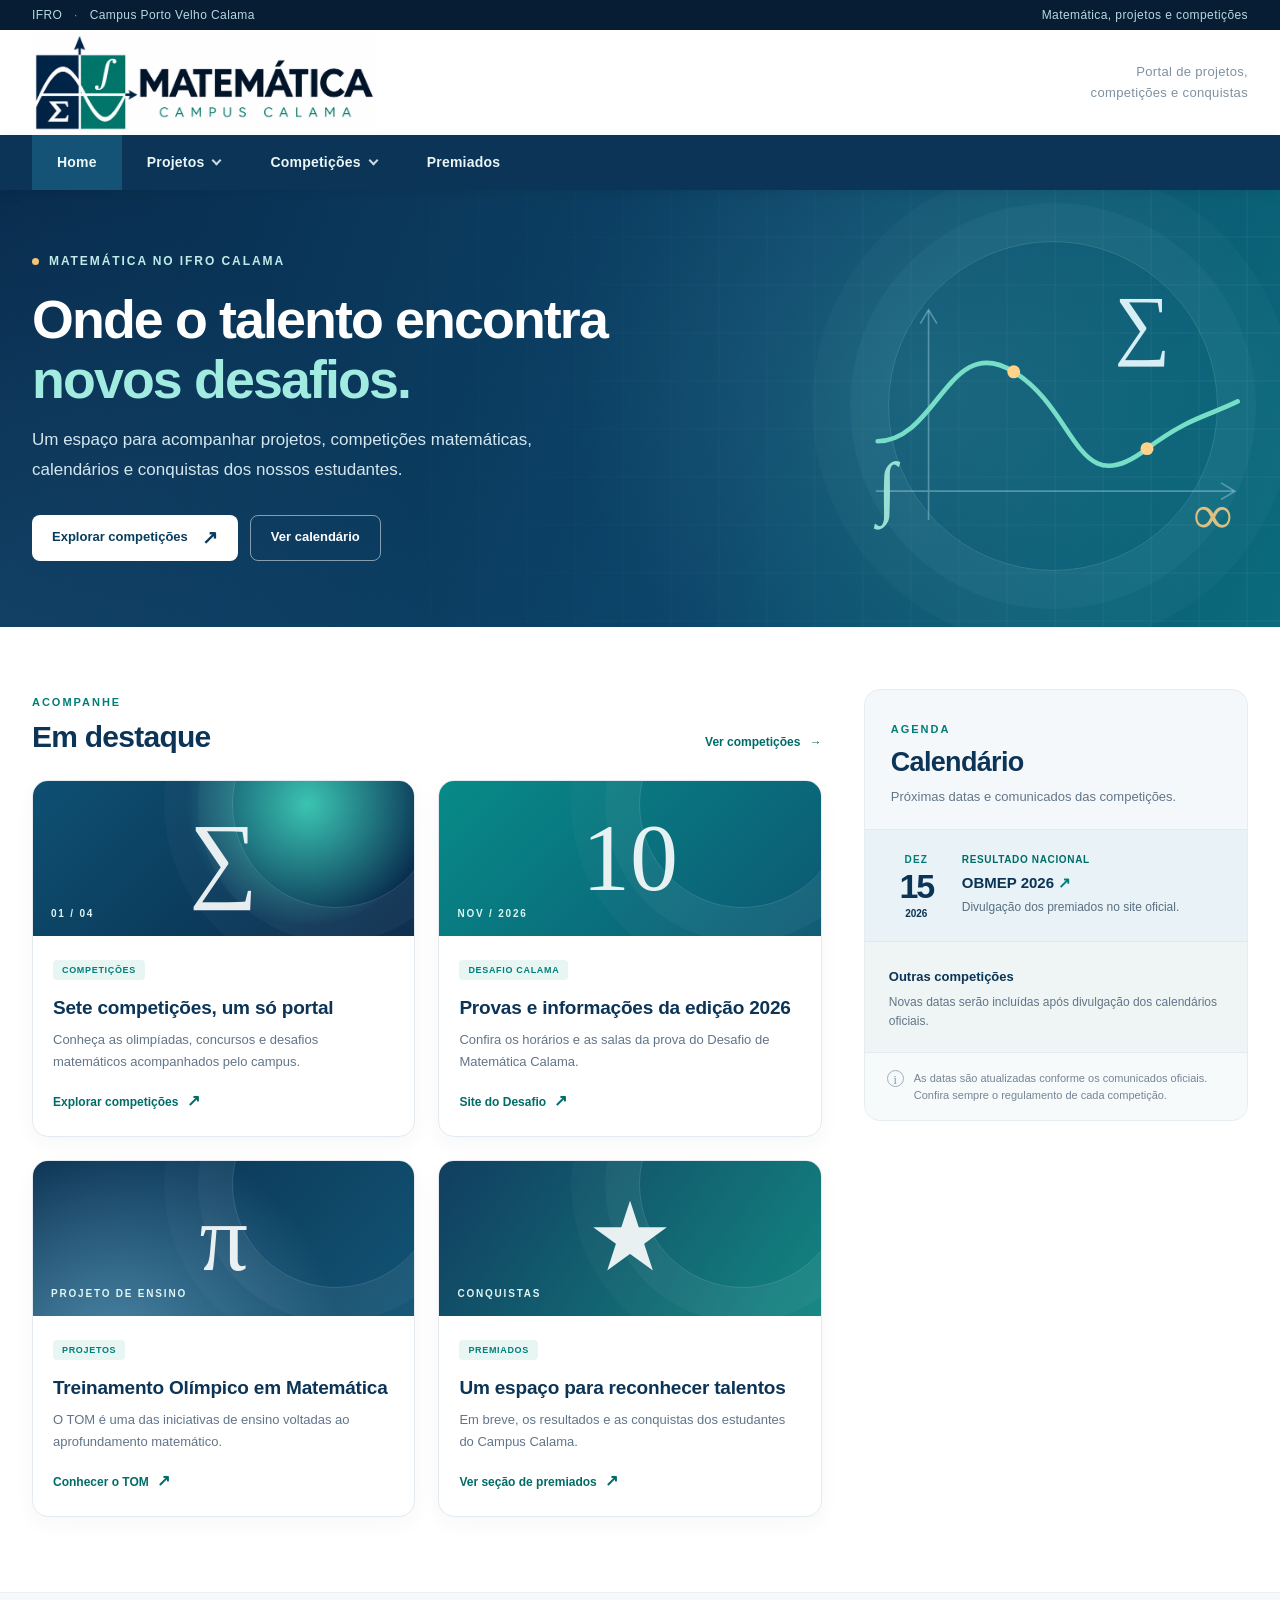
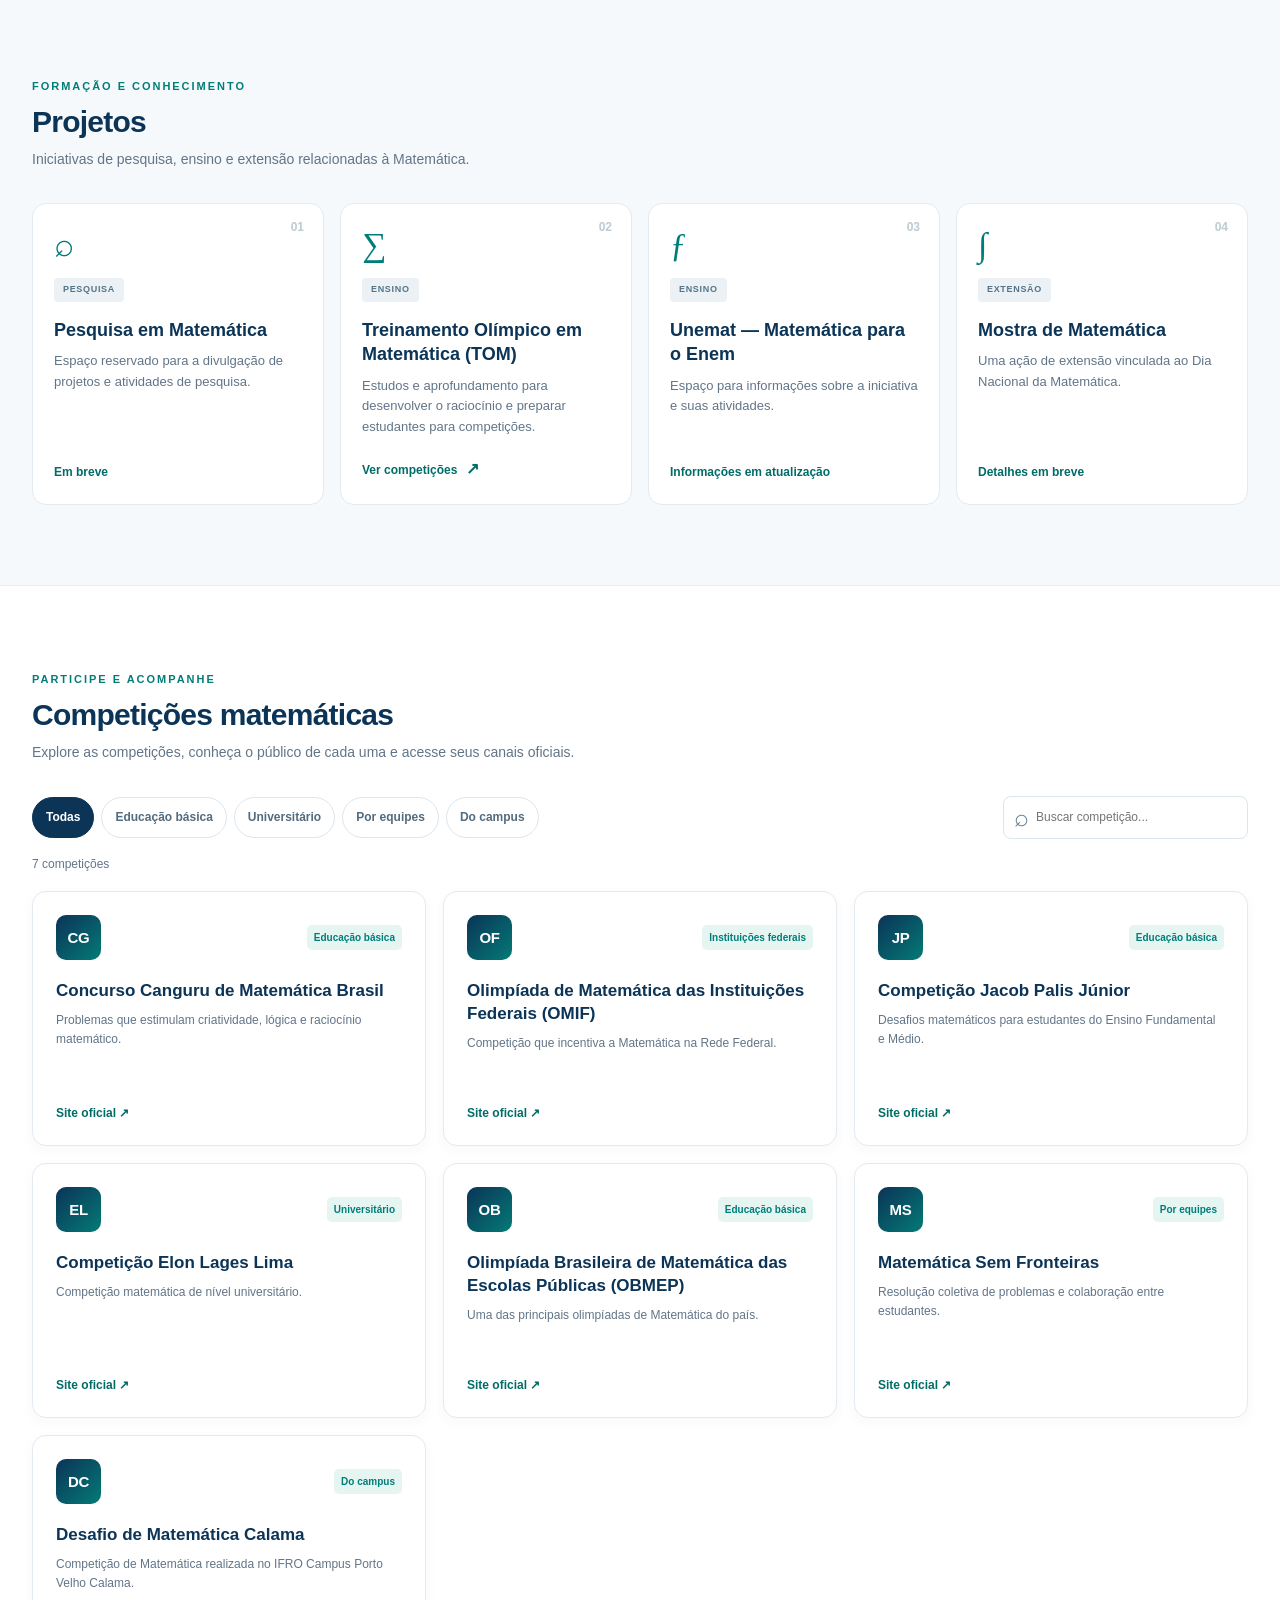
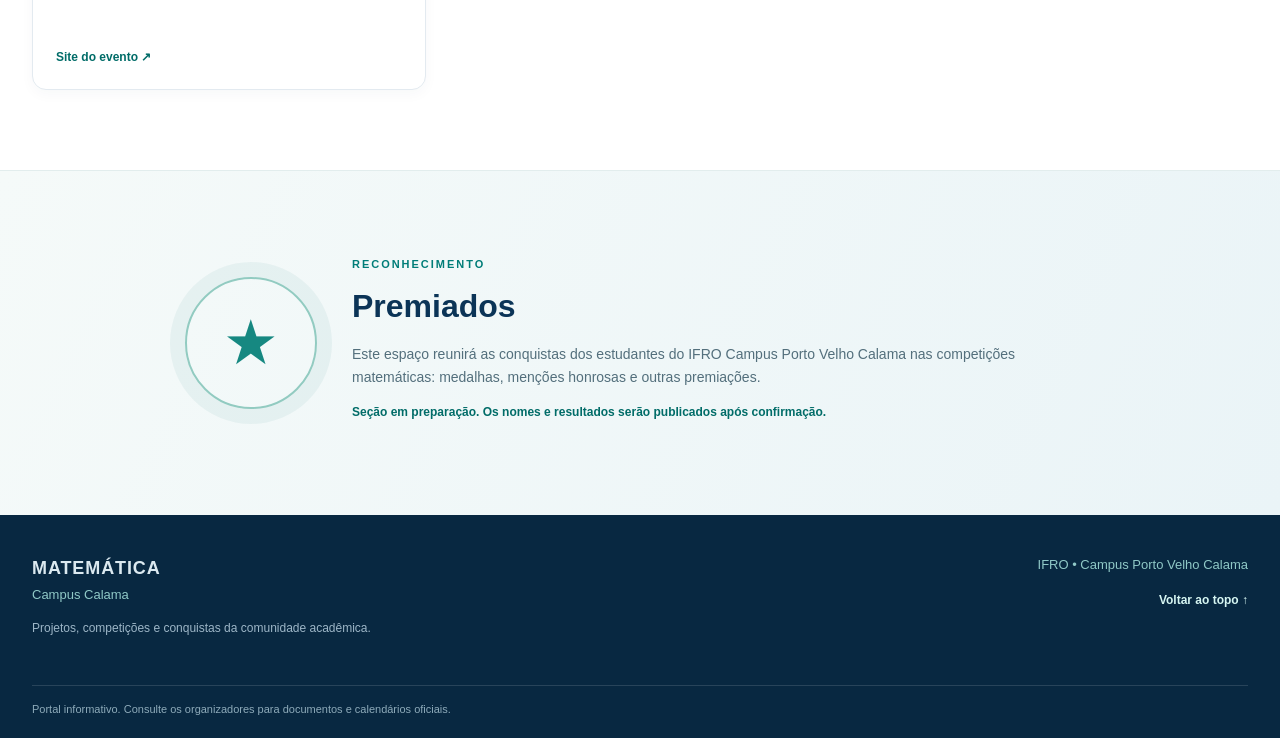
==== index.html @ 05fb0ebd "Versao inicial do site Matematica Campus Calama" ====
<!DOCTYPE html>
<html lang="pt-BR">
<head>
  <meta charset="UTF-8">
  <meta name="viewport" content="width=device-width, initial-scale=1">
  <meta name="theme-color" content="#0b3457">
  <meta name="description" content="Matemática Campus Calama: competições, projetos, calendário e premiados do IFRO Campus Porto Velho Calama.">
  <title>Matemática Campus Calama | IFRO</title>
  <link rel="stylesheet" href="style.css">
</head>
<body>
  <a href="#conteudo" class="skip-link">Pular para o conteúdo</a>
  <div class="top-strip">
    <div class="container top-strip-inner">
      <span>IFRO <span aria-hidden="true">·</span> Campus Porto Velho Calama</span>
      <span>Matemática, projetos e competições</span>
    </div>
  </div>

  <header class="site-header" id="inicio">
    <div class="container header-main">
      <a class="brand" href="#inicio" aria-label="Matemática Campus Calama — página inicial">
        <img src="[data-uri]" alt="Matemática Campus Calama" width="420" height="120">
      </a>
      <p class="header-tagline">Portal de projetos,<br>competições e conquistas</p>
      <button class="mobile-toggle" type="button" aria-label="Abrir menu" aria-expanded="false" aria-controls="site-nav">
        <span></span><span></span><span></span>
      </button>
    </div>
    <nav class="site-nav" id="site-nav" aria-label="Navegação principal">
      <div class="container">
        <ul class="nav-list">
          <li class="nav-item"><a class="nav-link nav-home" href="#inicio" aria-current="page">Home</a></li>
          <li class="nav-item has-dropdown">
            <button class="nav-link nav-trigger" type="button" aria-expanded="false" aria-controls="menu-projetos" data-menu-toggle>Projetos <span class="chevron" aria-hidden="true"></span></button>
            <div class="dropdown-panel projects-menu" id="menu-projetos">
              <a class="dropdown-heading" href="#projetos">Conheça todos os projetos <span aria-hidden="true">↗</span></a>
              <details class="dropdown-group"><summary>Pesquisa</summary><a href="#pesquisa">Em breve</a></details>
              <details class="dropdown-group"><summary>Ensino</summary><a href="#tom">Treinamento Olímpico em Matemática (TOM)</a><a href="#unemat">Unemat — Matemática para o Enem</a></details>
              <details class="dropdown-group"><summary>Extensão</summary><a href="#mostra">Mostra de Matemática (Dia Nacional da Matemática)</a></details>
            </div>
          </li>
          <li class="nav-item has-dropdown">
            <button class="nav-link nav-trigger" type="button" aria-expanded="false" aria-controls="menu-competicoes" data-menu-toggle>Competições <span class="chevron" aria-hidden="true"></span></button>
            <div class="dropdown-panel competitions-menu" id="menu-competicoes">
              <a class="dropdown-heading" href="#competicoes">Todas as competições <span aria-hidden="true">↗</span></a>
              <a href="#canguru">Concurso Canguru de Matemática Brasil</a>
              <a href="#omif">Olimpíada de Matemática das Instituições Federais (OMIF)</a>
              <a href="#jacob">Competição Jacob Palis Júnior</a>
              <a href="#elon">Competição Elon Lages Lima (Universitário)</a>
              <a href="#obmep">Olimpíada Brasileira de Matemática das Escolas Públicas (OBMEP)</a>
              <a href="#msf">Matemática Sem Fronteiras (por equipes)</a>
              <a href="#desafio">Desafio de Matemática Calama</a>
            </div>
          </li>
          <li class="nav-item"><a class="nav-link" href="#premiados">Premiados</a></li>
        </ul>
      </div>
    </nav>
  </header>

  <main id="conteudo">
    <section class="hero" aria-labelledby="hero-title">
      <div class="hero-grid" aria-hidden="true"></div>
      <div class="container hero-inner">
        <div class="hero-copy">
          <div class="eyebrow"><span class="eyebrow-dot"></span> MATEMÁTICA NO IFRO CALAMA</div>
          <h1 id="hero-title">Onde o talento encontra <em>novos desafios.</em></h1>
          <p>Um espaço para acompanhar projetos, competições matemáticas, calendários e conquistas dos nossos estudantes.</p>
          <div class="hero-actions">
            <a href="#competicoes" class="btn btn-primary">Explorar competições <span aria-hidden="true">↗</span></a>
            <a href="#calendario" class="btn btn-outline">Ver calendário</a>
          </div>
        </div>
        <div class="hero-art" aria-hidden="true">
          <div class="math-halo"></div>
          <span class="math-symbol sym-sigma">∑</span>
          <span class="math-symbol sym-integral">∫</span>
          <span class="math-symbol sym-infty">∞</span>
          <svg class="function-art" viewBox="0 0 430 260" fill="none" xmlns="http://www.w3.org/2000/svg">
            <path d="M24 212H411M81 243V17" stroke="#a8d8e6" stroke-opacity=".42" stroke-width="1.8"/>
            <path d="M26 158 C91 157 103 39 173 83 C243 126 240 226 317 166 C363 132 380 132 415 115" stroke="#77dfc7" stroke-width="5" stroke-linecap="round"/>
            <circle cx="173" cy="83" r="7" fill="#ffd38a"/>
            <circle cx="317" cy="166" r="7" fill="#ffd38a"/>
            <path d="M397 203L412 212L397 221M72 31L81 16L90 31" stroke="#a8d8e6" stroke-opacity=".42" stroke-width="1.8"/>
          </svg>
        </div>
      </div>
    </section>

    <div class="container content-layout">
      <section class="highlights" aria-labelledby="highlights-title">
        <div class="section-heading">
          <div><span class="section-kicker">ACOMPANHE</span><h2 id="highlights-title">Em destaque</h2></div>
          <a class="text-link" href="#competicoes">Ver competições <span aria-hidden="true">→</span></a>
        </div>
        <div class="highlight-grid">
          <article class="highlight-card">
            <div class="highlight-visual visual-competitions"><span class="visual-glyph">∑</span><span class="visual-outline">01 / 04</span></div>
            <div class="highlight-body"><span class="pill">COMPETIÇÕES</span><h3>Sete competições, um só portal</h3><p>Conheça as olimpíadas, concursos e desafios matemáticos acompanhados pelo campus.</p><a href="#competicoes" class="card-link">Explorar competições <span aria-hidden="true">↗</span></a></div>
          </article>
          <article class="highlight-card">
            <div class="highlight-visual visual-calendar"><span class="visual-glyph">10</span><span class="visual-outline">NOV / 2026</span></div>
            <div class="highlight-body"><span class="pill">DESAFIO CALAMA</span><h3>Provas e informações da edição 2026</h3><p>Confira os horários e as salas da prova do Desafio de Matemática Calama.</p><a href="https://desafiomatematicacalama.netlify.app/" target="_blank" rel="noopener noreferrer" class="card-link">Site do Desafio <span aria-hidden="true">↗</span></a></div>
          </article>
          <article class="highlight-card">
            <div class="highlight-visual visual-tom"><span class="visual-glyph">π</span><span class="visual-outline">PROJETO DE ENSINO</span></div>
            <div class="highlight-body"><span class="pill">PROJETOS</span><h3>Treinamento Olímpico em Matemática</h3><p>O TOM é uma das iniciativas de ensino voltadas ao aprofundamento matemático.</p><a href="#tom" class="card-link">Conhecer o TOM <span aria-hidden="true">↗</span></a></div>
          </article>
          <article class="highlight-card">
            <div class="highlight-visual visual-awards"><span class="visual-glyph">★</span><span class="visual-outline">CONQUISTAS</span></div>
            <div class="highlight-body"><span class="pill">PREMIADOS</span><h3>Um espaço para reconhecer talentos</h3><p>Em breve, os resultados e as conquistas dos estudantes do Campus Calama.</p><a href="#premiados" class="card-link">Ver seção de premiados <span aria-hidden="true">↗</span></a></div>
          </article>
        </div>
      </section>

      <aside class="calendar" id="calendario" aria-labelledby="calendar-title">
        <div class="calendar-heading"><span class="section-kicker">AGENDA</span><h2 id="calendar-title">Calendário</h2><p>Próximas datas e comunicados das competições.</p></div>
        <div class="calendar-list" id="calendar-list" aria-live="polite"></div>
        <div class="calendar-note"><span class="info-icon" aria-hidden="true">i</span><p>As datas são atualizadas conforme os comunicados oficiais. Confira sempre o regulamento de cada competição.</p></div>
      </aside>
    </div>

    <section class="section-block projects-section" id="projetos" aria-labelledby="projects-title">
      <div class="container">
        <div class="section-heading wide-heading"><div><span class="section-kicker">FORMAÇÃO E CONHECIMENTO</span><h2 id="projects-title">Projetos</h2><p>Iniciativas de pesquisa, ensino e extensão relacionadas à Matemática.</p></div></div>
        <div class="projects-grid">
          <article class="project-card" id="pesquisa"><span class="project-no">01</span><span class="project-icon" aria-hidden="true">⌕</span><span class="pill muted-pill">PESQUISA</span><h3>Pesquisa em Matemática</h3><p>Espaço reservado para a divulgação de projetos e atividades de pesquisa.</p><span class="project-soon">Em breve</span></article>
          <article class="project-card" id="tom"><span class="project-no">02</span><span class="project-icon" aria-hidden="true">∑</span><span class="pill muted-pill">ENSINO</span><h3>Treinamento Olímpico em Matemática (TOM)</h3><p>Estudos e aprofundamento para desenvolver o raciocínio e preparar estudantes para competições.</p><a href="#competicoes" class="card-link">Ver competições <span aria-hidden="true">↗</span></a></article>
          <article class="project-card" id="unemat"><span class="project-no">03</span><span class="project-icon" aria-hidden="true">ƒ</span><span class="pill muted-pill">ENSINO</span><h3>Unemat — Matemática para o Enem</h3><p>Espaço para informações sobre a iniciativa e suas atividades.</p><span class="project-soon">Informações em atualização</span></article>
          <article class="project-card" id="mostra"><span class="project-no">04</span><span class="project-icon" aria-hidden="true">∫</span><span class="pill muted-pill">EXTENSÃO</span><h3>Mostra de Matemática</h3><p>Uma ação de extensão vinculada ao Dia Nacional da Matemática.</p><span class="project-soon">Detalhes em breve</span></article>
        </div>
      </div>
    </section>

    <section class="section-block competitions-section" id="competicoes" aria-labelledby="competitions-title">
      <div class="container">
        <div class="section-heading wide-heading"><div><span class="section-kicker">PARTICIPE E ACOMPANHE</span><h2 id="competitions-title">Competições matemáticas</h2><p>Explore as competições, conheça o público de cada uma e acesse seus canais oficiais.</p></div></div>
        <div class="competition-tools">
          <div class="filter-buttons" role="group" aria-label="Filtrar competições">
            <button class="filter-button active" type="button" data-filter="todas" aria-pressed="true">Todas</button>
            <button class="filter-button" type="button" data-filter="basica" aria-pressed="false">Educação básica</button>
            <button class="filter-button" type="button" data-filter="superior" aria-pressed="false">Universitário</button>
            <button class="filter-button" type="button" data-filter="equipe" aria-pressed="false">Por equipes</button>
            <button class="filter-button" type="button" data-filter="campus" aria-pressed="false">Do campus</button>
          </div>
          <label class="search-box"><span aria-hidden="true">⌕</span><span class="sr-only">Buscar competição</span><input type="search" id="competition-search" placeholder="Buscar competição..." autocomplete="off"></label>
        </div>
        <p class="result-count" id="competition-result-count" aria-live="polite">7 competições</p>
        <div class="competition-grid" id="competition-grid">
          <article class="competition-card" id="canguru" data-category="basica" data-search="concurso canguru de matematica brasil">
            <div class="competition-top"><span class="competition-initial">CG</span><span class="competition-category">Educação básica</span></div><h3>Concurso Canguru de Matemática Brasil</h3><p>Problemas que estimulam criatividade, lógica e raciocínio matemático.</p><a href="https://www.cangurudematematicabrasil.com.br/" target="_blank" rel="noopener noreferrer">Site oficial <span aria-hidden="true">↗</span></a>
          </article>
          <article class="competition-card" id="omif" data-category="basica" data-search="olimpiada matematica instituicoes federais omif">
            <div class="competition-top"><span class="competition-initial">OF</span><span class="competition-category">Instituições federais</span></div><h3>Olimpíada de Matemática das Instituições Federais (OMIF)</h3><p>Competição que incentiva a Matemática na Rede Federal.</p><a href="https://omif.com.br/" target="_blank" rel="noopener noreferrer">Site oficial <span aria-hidden="true">↗</span></a>
          </article>
          <article class="competition-card" id="jacob" data-category="basica" data-search="competicao jacob palis junior">
            <div class="competition-top"><span class="competition-initial">JP</span><span class="competition-category">Educação básica</span></div><h3>Competição Jacob Palis Júnior</h3><p>Desafios matemáticos para estudantes do Ensino Fundamental e Médio.</p><a href="https://www.obm.org.br/competicao-jacob-palis-junior-de-matematica/" target="_blank" rel="noopener noreferrer">Site oficial <span aria-hidden="true">↗</span></a>
          </article>
          <article class="competition-card" id="elon" data-category="superior" data-search="competicao elon lages lima universitario">
            <div class="competition-top"><span class="competition-initial">EL</span><span class="competition-category">Universitário</span></div><h3>Competição Elon Lages Lima</h3><p>Competição matemática de nível universitário.</p><a href="https://www.obm.org.br/competicao-elon-lages-lima-de-matematica/" target="_blank" rel="noopener noreferrer">Site oficial <span aria-hidden="true">↗</span></a>
          </article>
          <article class="competition-card" id="obmep" data-category="basica" data-search="olimpiada brasileira matematica escolas publicas obmep">
            <div class="competition-top"><span class="competition-initial">OB</span><span class="competition-category">Educação básica</span></div><h3>Olimpíada Brasileira de Matemática das Escolas Públicas (OBMEP)</h3><p>Uma das principais olimpíadas de Matemática do país.</p><a href="https://www.obmep.org.br/" target="_blank" rel="noopener noreferrer">Site oficial <span aria-hidden="true">↗</span></a>
          </article>
          <article class="competition-card" id="msf" data-category="equipe" data-search="matematica sem fronteiras equipes grupo">
            <div class="competition-top"><span class="competition-initial">MS</span><span class="competition-category">Por equipes</span></div><h3>Matemática Sem Fronteiras</h3><p>Resolução coletiva de problemas e colaboração entre estudantes.</p><a href="https://matematicasemfronteiras.org/" target="_blank" rel="noopener noreferrer">Site oficial <span aria-hidden="true">↗</span></a>
          </article>
          <article class="competition-card" id="desafio" data-category="campus" data-search="desafio matematica calama">
            <div class="competition-top"><span class="competition-initial">DC</span><span class="competition-category">Do campus</span></div><h3>Desafio de Matemática Calama</h3><p>Competição de Matemática realizada no IFRO Campus Porto Velho Calama.</p><a href="https://desafiomatematicacalama.netlify.app/" target="_blank" rel="noopener noreferrer">Site do evento <span aria-hidden="true">↗</span></a>
          </article>
        </div>
        <div class="empty-results" id="empty-results" hidden>Nenhuma competição encontrada. Tente outro termo ou filtro.</div>
      </div>
    </section>

    <section class="section-block awarded-section" id="premiados" aria-labelledby="awarded-title">
      <div class="container awarded-inner">
        <div class="awarded-icon" aria-hidden="true">★</div>
        <div class="awarded-copy"><span class="section-kicker">RECONHECIMENTO</span><h2 id="awarded-title">Premiados</h2><p>Este espaço reunirá as conquistas dos estudantes do IFRO Campus Porto Velho Calama nas competições matemáticas: medalhas, menções honrosas e outras premiações.</p><p class="awarded-note">Seção em preparação. Os nomes e resultados serão publicados após confirmação.</p></div>
      </div>
    </section>
  </main>

  <footer class="footer"><div class="container footer-inner"><div><strong>MATEMÁTICA</strong><span>Campus Calama</span><p>Projetos, competições e conquistas da comunidade acadêmica.</p></div><div class="footer-right"><span>IFRO • Campus Porto Velho Calama</span><a href="#inicio">Voltar ao topo ↑</a></div></div><div class="container footer-bottom">Portal informativo. Consulte os organizadores para documentos e calendários oficiais.</div></footer>

  <script>
    // Todo o JavaScript está neste arquivo, como solicitado.
    const mobileToggle = document.querySelector('.mobile-toggle');
    const nav = document.getElementById('site-nav');
    const dropdownButtons = [...document.querySelectorAll('[data-menu-toggle]')];

    function closeDropdowns(except = null) {
      dropdownButtons.forEach(button => {
        if (button !== except) {
          button.setAttribute('aria-expanded', 'false');
          button.closest('.has-dropdown').classList.remove('is-open');
        }
      });
    }

    mobileToggle.addEventListener('click', () => {
      const willOpen = mobileToggle.getAttribute('aria-expanded') !== 'true';
      mobileToggle.setAttribute('aria-expanded', String(willOpen));
      mobileToggle.setAttribute('aria-label', willOpen ? 'Fechar menu' : 'Abrir menu');
      nav.classList.toggle('nav-open', willOpen);
      if (!willOpen) closeDropdowns();
    });

    dropdownButtons.forEach(button => {
      button.addEventListener('click', () => {
        const open = button.getAttribute('aria-expanded') === 'true';
        closeDropdowns(button);
        button.setAttribute('aria-expanded', String(!open));
        button.closest('.has-dropdown').classList.toggle('is-open', !open);
      });
    });

    document.addEventListener('click', event => {
      if (!event.target.closest('.site-nav')) closeDropdowns();
    });
    document.addEventListener('keydown', event => {
      if (event.key === 'Escape') {
        closeDropdowns();
        if (nav.classList.contains('nav-open')) mobileToggle.click();
      }
    });
    nav.querySelectorAll('a').forEach(link => {
      link.addEventListener('click', () => {
        closeDropdowns();
        if (nav.classList.contains('nav-open')) mobileToggle.click();
      });
    });

    // Altere ou acrescente eventos nesta lista ao atualizar o calendário.
    // Não são inseridas datas não confirmadas.
    const eventos = [
      { dia: '10', mes: 'NOV', ano: '2026', titulo: 'Desafio de Matemática Calama', detalhe: 'Provas: 8h (sala 17), 14h30 (sala 10) e 19h (sala 03).', categoria: 'Evento do campus', url: 'https://desafiomatematicacalama.netlify.app/', data: '2026-11-10' },
      { dia: '15', mes: 'DEZ', ano: '2026', titulo: 'OBMEP 2026', detalhe: 'Divulgação dos premiados no site oficial.', categoria: 'Resultado nacional', url: 'https://www.obmep.org.br/', data: '2026-12-15' }
    ];

    const calendarList = document.getElementById('calendar-list');
    const hoje = new Date(); hoje.setHours(0, 0, 0, 0);
    const futuros = eventos.filter(e => new Date(`${e.data}T00:00:00`) >= hoje).sort((a,b) => a.data.localeCompare(b.data));
    const mostrados = futuros.length ? futuros : eventos.slice().sort((a,b) => b.data.localeCompare(a.data));
    calendarList.innerHTML = mostrados.map(evento => `
      <article class="calendar-event">
        <div class="calendar-date"><span>${evento.mes}</span><strong>${evento.dia}</strong><small>${evento.ano}</small></div>
        <div class="calendar-info"><span class="calendar-type">${evento.categoria}</span><h3><a href="${evento.url}" target="_blank" rel="noopener noreferrer">${evento.titulo} <span aria-hidden="true">↗</span></a></h3><p>${evento.detalhe}</p></div>
      </article>`).join('');
    if (!futuros.length) {
      calendarList.insertAdjacentHTML('afterbegin', '<p class="calendar-past-label">Sem novas datas confirmadas. Últimos registros:</p>');
    }
    calendarList.insertAdjacentHTML('beforeend', '<div class="calendar-pending"><strong>Outras competições</strong><p>Novas datas serão incluídas após divulgação dos calendários oficiais.</p></div>');

    const filters = [...document.querySelectorAll('[data-filter]')];
    const searchInput = document.getElementById('competition-search');
    const competitionCards = [...document.querySelectorAll('.competition-card')];
    let selectedFilter = 'todas';
    const normalize = text => text.toLowerCase().normalize('NFD').replace(/[\u0300-\u036f]/g, '');
    function applyCompetitionFilters() {
      const query = normalize(searchInput.value.trim());
      let visible = 0;
      competitionCards.forEach(card => {
        const matchFilter = selectedFilter === 'todas' || card.dataset.category === selectedFilter;
        const matchText = normalize(card.textContent + ' ' + card.dataset.search).includes(query);
        const show = matchFilter && matchText;
        card.hidden = !show;
        if (show) visible++;
      });
      document.getElementById('competition-result-count').textContent = `${visible} ${visible === 1 ? 'competição' : 'competições'}`;
      document.getElementById('empty-results').hidden = visible !== 0;
    }
    filters.forEach(button => button.addEventListener('click', () => {
      selectedFilter = button.dataset.filter;
      filters.forEach(b => { b.classList.toggle('active', b === button); b.setAttribute('aria-pressed', String(b === button)); });
      applyCompetitionFilters();
    }));
    searchInput.addEventListener('input', applyCompetitionFilters);

    // Ao abrir um link do menu para uma competição oculta por filtros, mostre-a.
    document.querySelectorAll('a[href^="#"]').forEach(a => a.addEventListener('click', () => {
      const id = a.getAttribute('href').slice(1);
      const target = document.getElementById(id);
      if (target?.classList.contains('competition-card') && target.hidden) {
        selectedFilter = 'todas'; searchInput.value = '';
        filters.forEach(b => { const active = b.dataset.filter === 'todas'; b.classList.toggle('active',active); b.setAttribute('aria-pressed',String(active)); });
        applyCompetitionFilters();
      }
    }));
  </script>
</body>
</html>
---- style.css ----
/* ============================================================
   MATEMÁTICA CAMPUS CALAMA — Estilos principais
   Arquivos necessários: index.html + style.css
   Paleta: azul-marinho #0b3457 | verde #007d78
   ============================================================ */
:root {
  --navy: #0b3457;
  --navy-dark: #072743;
  --navy-deep: #061d33;
  --teal: #007d78;
  --teal-dark: #006c68;
  --teal-light: #d8f1ec;
  --ink: #153249;
  --muted: #627588;
  --paper: #ffffff;
  --cream: #f6f9fb;
  --line: #e3eaf0;
  --gold: #f2c675;
  --shadow: 0 18px 48px rgba(12,45,73,.08);
  --radius: 16px;
}
* { box-sizing: border-box; }
html { scroll-behavior: smooth; scroll-padding-top: 100px; }
body { margin: 0; font-family: 'Segoe UI', Arial, Helvetica, sans-serif; color: var(--ink); background: #fff; line-height: 1.55; }
body, button, input { font-size: 16px; }
a { color: inherit; text-decoration: none; }
button, input { font: inherit; }
button { cursor: pointer; }
a:focus-visible, button:focus-visible, input:focus-visible, summary:focus-visible { outline: 3px solid #fbcc64; outline-offset: 3px; }
img { max-width: 100%; }
.container { max-width: 1216px; width: min(calc(100% - 48px), 1216px); margin: 0 auto; }
.sr-only { position:absolute!important; width:1px; height:1px; padding:0; margin:-1px; overflow:hidden; clip:rect(0,0,0,0); white-space:nowrap; border:0; }
.skip-link { position:absolute; z-index:100; top:-100px; left:20px; background:#fff; padding:12px 18px; border:2px solid var(--teal); border-radius:8px; }
.skip-link:focus { top:14px; }
[hidden] { display:none!important; }

.top-strip { background: var(--navy-deep); color:#b8d8df; font-size: 12px; letter-spacing:.035em; }
.top-strip-inner { display:flex; justify-content:space-between; align-items:center; min-height:30px; gap:12px; }
.top-strip-inner span span { padding:0 8px; color:#60a4a9; }
.site-header { position:relative; z-index:20; background:#fff; }
.header-main { min-height:105px; display:flex; align-items:center; justify-content:space-between; gap:20px; }
.brand { display:inline-flex; align-items:center; min-width:0; }
.brand img { width:345px; height:auto; display:block; }
.header-tagline { margin:0; color:#7f91a0; text-align:right; font-size:13px; letter-spacing:.025em; line-height:1.6; }
.mobile-toggle { display:none; width:45px; height:43px; align-items:center; justify-content:center; flex-direction:column; gap:5px; border:1px solid var(--line); background:#fff; border-radius:9px; padding:9px; }
.mobile-toggle span { display:block; width:20px; height:2px; background:var(--navy); border-radius:8px; }
.site-nav { background:var(--navy); color:white; box-shadow:0 3px 12px rgba(0,0,0,.08); }
.nav-list { display:flex; gap:0; padding:0; margin:0; list-style:none; }
.nav-item { position:relative; }
.nav-link { border:0; background:transparent; font-weight:650; color:#eaf6f7; min-height:55px; display:inline-flex; align-items:center; gap:9px; padding:0 25px; font-size:14px; letter-spacing:.015em; transition:background .2s; }
.nav-link:hover, .nav-link:focus-visible, .nav-item.is-open>.nav-link { background:#145376; color:#fff; }
.nav-home { background:#145376; }
.chevron { width:7px; height:7px; border-right:2px solid currentColor; border-bottom:2px solid currentColor; transform:translateY(-2px) rotate(45deg); opacity:.85; }
.dropdown-panel { position:absolute; top:calc(100% + 1px); left:0; min-width:340px; max-width:min(420px, 90vw); max-height:72vh; overflow-y:auto; padding:9px; color:var(--ink); border:1px solid var(--line); border-radius:0 0 12px 12px; box-shadow:0 15px 35px rgba(2,33,54,.19); background:white; opacity:0; visibility:hidden; transform:translateY(-6px); pointer-events:none; transition:opacity .16s,transform .16s,visibility .16s; }
.has-dropdown:hover>.dropdown-panel, .has-dropdown:focus-within>.dropdown-panel, .has-dropdown.is-open>.dropdown-panel { opacity:1; visibility:visible; transform:translateY(0); pointer-events:auto; }
.dropdown-panel>a, .dropdown-group>a, .dropdown-group>summary { display:block; padding:10px 12px; font-size:13px; line-height:1.4; border-radius:7px; color:#314e64; }
.dropdown-panel>a:hover, .dropdown-group>a:hover, .dropdown-group>summary:hover { color:var(--teal-dark); background:#eef7f6; }
.dropdown-panel .dropdown-heading { font-weight:700; color:var(--navy); border-bottom:1px solid var(--line); border-radius:0; padding:11px 12px 14px; margin-bottom:7px; }
.dropdown-heading span { float:right; }
.dropdown-group { border-bottom:1px solid #edf1f4; }
.dropdown-group:last-child { border:0; }
.dropdown-group>summary { list-style:none; font-weight:700; cursor:pointer; display:flex; justify-content:space-between; align-items:center; }
.dropdown-group>summary::-webkit-details-marker { display:none; }
.dropdown-group>summary:after { content:'+'; font-size:18px; font-weight:400; }
.dropdown-group[open]>summary:after { content:'−'; }
.dropdown-group>a { margin-left:9px; border-left:2px solid var(--teal-light); padding-left:17px; }
.competitions-menu { min-width:390px; }

.hero { overflow:hidden; background:linear-gradient(110deg, #082b4c 0%, #0c456a 58%, #097c84 118%); position:relative; color:#fff; }
.hero:before { content:''; position:absolute; inset:0; background:radial-gradient(circle at 72% 44%,rgba(109,219,209,.16),transparent 37%),radial-gradient(circle at -7% 115%,rgba(64,146,201,.2),transparent 37%); pointer-events:none; }
.hero-grid { position:absolute; inset:0; opacity:.18; background-image:linear-gradient(90deg,transparent 95%,rgba(255,255,255,.16) 96%),linear-gradient(transparent 95%,rgba(255,255,255,.16) 96%); background-size:48px 48px; mask-image:linear-gradient(90deg,transparent 20%,#000 100%); }
.hero-inner { display:flex; align-items:center; justify-content:space-between; gap:60px; min-height:386px; padding:62px 0 66px; position:relative; }
.hero-copy { max-width:650px; z-index:1; }
.eyebrow { color:#c2eae8; font-weight:700; font-size:12px; letter-spacing:.16em; display:flex; gap:10px; align-items:center; }
.eyebrow-dot { display:inline-block; border-radius:50%; width:7px; height:7px; background:var(--gold); }
.hero h1 { font-size:clamp(36px,4.2vw,57px); line-height:1.12; letter-spacing:-.035em; margin:18px 0 16px; font-weight:800; }
.hero h1 em { color:#a1ebe1; font-style:normal; }
.hero-copy>p { color:#d4e7ed; margin:0; font-size:17px; max-width:535px; line-height:1.75; }
.hero-actions { display:flex; align-items:center; flex-wrap:wrap; gap:12px; margin-top:30px; }
.btn { display:inline-flex; align-items:center; justify-content:center; border-radius:8px; min-height:46px; padding:0 20px; font-size:13px; font-weight:700; transition:transform .2s,background .2s; }
.btn:hover { transform:translateY(-2px); }
.btn-primary { background:#fff; color:#093d5d; }
.btn-primary:hover { background:#dff8f2; }
.btn-outline { color:#fff; border:1px solid rgba(255,255,255,.5); }
.btn-outline:hover { background:rgba(255,255,255,.1); }
.btn span { margin-left:14px; font-size:19px; }
.hero-art { position:relative; align-self:stretch; flex:0 0 390px; max-width:40%; }
.math-halo { position:absolute; height:330px; width:330px; border:1px solid rgba(204,244,238,.17); border-radius:50%; top:50%; left:50%; transform:translate(-50%,-50%); box-shadow:0 0 0 38px rgba(204,244,238,.035),0 0 0 76px rgba(204,244,238,.025); }
.function-art { position:absolute; inset:14% -4% 8%; width:108%; height:78%; }
.math-symbol { position:absolute; font-family:Georgia,serif; color:#e8faff; opacity:.92; }
.sym-sigma { font-size:78px; top:4%; right:20%; }
.sym-integral { font-size:70px; left:5%; bottom:6%; color:#a4eadb; }
.sym-infty { font-size:55px; right:4%; bottom:1%; color:#eec782; }

.content-layout { display:grid; grid-template-columns:minmax(0,1.85fr) minmax(290px,.9fr); align-items:start; gap:42px; padding-top:62px; padding-bottom:75px; }
.section-heading { display:flex; align-items:end; justify-content:space-between; gap:18px; margin-bottom:25px; }
.section-heading h2, .calendar-heading h2 { font-size:30px; line-height:1.15; margin:7px 0 0; color:var(--navy); letter-spacing:-.025em; }
.section-kicker { color:var(--teal); font-size:11px; font-weight:800; letter-spacing:.18em; }
.text-link { color:var(--teal-dark); font-size:12px; white-space:nowrap; font-weight:750; padding-bottom:3px; }
.text-link:hover { text-decoration:underline; }
.text-link span { margin-left:6px; }
.highlight-grid { display:grid; grid-template-columns:1fr 1fr; gap:23px; }
.highlight-card { background:#fff; border:1px solid var(--line); box-shadow:0 7px 20px rgba(11,52,87,.04); border-radius:var(--radius); overflow:hidden; transition:transform .2s,box-shadow .2s; min-width:0; }
.highlight-card:hover { transform:translateY(-3px); box-shadow:var(--shadow); }
.highlight-visual { height:155px; position:relative; overflow:hidden; display:flex; align-items:center; justify-content:center; }
.visual-competitions { background:radial-gradient(circle at 72% 15%,#3bc4b1 0%,transparent 40%),linear-gradient(135deg,#0e5072,#092a4b); }
.visual-calendar { background:linear-gradient(135deg,#078b88,#0c5873); }
.visual-tom { background:radial-gradient(circle at 20% 130%,#4f89a9,transparent 64%),linear-gradient(130deg,#092d4d,#125475); }
.visual-awards { background:linear-gradient(125deg,#113e60,#138581); }
.visual-competitions:after,.visual-calendar:after,.visual-tom:after,.visual-awards:after { content:''; position:absolute; border:1px solid rgba(255,255,255,.15); width:205px; height:205px; border-radius:50%; right:-25px; top:-80px; box-shadow:0 0 0 34px rgba(255,255,255,.035),0 0 0 68px rgba(255,255,255,.025); }
.visual-glyph { color:white; font-family:Georgia,serif; font-size:96px; line-height:1; opacity:.9; z-index:1; font-weight:400; }
.visual-outline { position:absolute; font-size:10px; letter-spacing:.18em; font-weight:750; color:#dff4f3; bottom:14px; left:18px; }
.highlight-body { padding:20px 20px 22px; }
.pill { color:#007f7c; background:#e8f6f3; padding:5px 9px; border-radius:4px; letter-spacing:.075em; font-weight:800; font-size:9px; white-space:nowrap; }
.highlight-body h3 { font-size:19px; line-height:1.35; color:var(--navy); letter-spacing:-.01em; margin:14px 0 9px; }
.highlight-body p { font-size:13px; line-height:1.65; color:var(--muted); margin:0 0 17px; }
.card-link { font-size:12px; font-weight:800; color:var(--teal-dark); }
.card-link:hover { text-decoration:underline; }
.card-link span { margin-left:5px; font-size:16px; }

.calendar { background:#f5f8fa; border:1px solid #e6edf0; border-radius:var(--radius); overflow:hidden; scroll-margin-top:85px; }
.calendar-heading { padding:26px 26px 22px; }
.calendar-heading h2 { font-size:27px; }
.calendar-heading p { margin:9px 0 0; color:var(--muted); font-size:13px; }
.calendar-event { display:grid; grid-template-columns:63px 1fr; border-top:1px solid #dfebee; padding:22px 22px 22px 20px; gap:14px; background:#fff; transition:background .2s; }
.calendar-event:nth-of-type(odd) { background:#e8f2f7; }
.calendar-event:hover { background:#d9ecf2; }
.calendar-date { display:flex; flex-direction:column; align-items:center; color:var(--navy); padding-top:2px; line-height:1.1; }
.calendar-date>span { font-size:10px; font-weight:850; color:var(--teal); letter-spacing:.12em; }
.calendar-date strong { font-size:34px; line-height:1; letter-spacing:-.06em; margin:4px 0 5px; }
.calendar-date small { font-size:10px; font-weight:600; }
.calendar-type { display:block; color:var(--teal-dark); font-size:10px; letter-spacing:.065em; font-weight:800; text-transform:uppercase; }
.calendar-info h3 { font-size:15px; line-height:1.35; margin:5px 0; color:var(--navy); }
.calendar-info h3 a:hover { color:var(--teal); text-decoration:underline; }
.calendar-info h3 span { color:var(--teal); }
.calendar-info p { font-size:12px; color:#596f80; margin:0; line-height:1.55; }
.calendar-pending { padding:22px 24px; background:#eff5f5; border-top:1px solid #deebec; }
.calendar-pending strong { color:var(--navy); font-size:13px; }
.calendar-pending p { color:var(--muted); font-size:12px; margin:4px 0 0; }
.calendar-past-label { color:var(--muted); padding:13px 20px; margin:0; font-size:12px; }
.calendar-note { display:flex; align-items:start; padding:17px 22px; gap:10px; background:#f7fafb; border-top:1px solid var(--line); }
.calendar-note p { margin:0; color:#758596; font-size:11px; line-height:1.5; }
.info-icon { flex:0 0 17px; width:17px; height:17px; display:grid; place-items:center; border-radius:50%; border:1px solid #9cb0bd; font-size:12px; color:#8194a3; font-family:Georgia,serif; }

.section-block { padding:80px 0; scroll-margin-top:70px; }
.wide-heading { margin-bottom:32px; }
.wide-heading p { font-size:14px; color:var(--muted); margin:10px 0 0; }
.projects-section { background:var(--cream); border-top:1px solid #edf0f4; border-bottom:1px solid #e8edf2; }
.projects-grid { display:grid; grid-template-columns:repeat(4,1fr); gap:16px; }
.project-card { padding:24px 21px 22px; min-width:0; border-radius:14px; background:#fff; border:1px solid var(--line); position:relative; display:flex; align-items:start; flex-direction:column; min-height:302px; scroll-margin-top:85px; }
.project-card:hover { border-color:#a6ceca; box-shadow:var(--shadow); }
.project-no { position:absolute; right:19px; top:14px; font-size:12px; color:#bdcbd2; font-weight:750; }
.project-icon { font-family:Georgia,serif; font-size:34px; color:var(--teal); margin-bottom:16px; line-height:1; }
.muted-pill { background:#ecf1f5; color:#537489; }
.project-card h3 { margin:16px 0 9px; color:var(--navy); font-size:18px; line-height:1.35; }
.project-card p { font-size:13px; color:var(--muted); line-height:1.6; margin:0 0 16px; }
.project-card>.card-link, .project-soon { margin-top:auto; }
.project-soon { font-size:12px; font-weight:700; color:var(--teal-dark); }

.competitions-section { background:white; }
.competition-tools { display:flex; gap:16px; align-items:center; justify-content:space-between; margin-bottom:16px; }
.filter-buttons { display:flex; gap:7px; flex-wrap:wrap; }
.filter-button { border:1px solid #dce6eb; border-radius:100px; background:white; color:#526b7f; padding:10px 13px; font-size:12px; font-weight:650; transition:background .16s,color .16s; }
.filter-button:hover { border-color:#8abdb9; }
.filter-button.active { background:var(--navy); border-color:var(--navy); color:#fff; }
.search-box { display:flex; align-items:center; min-width:230px; width:245px; border:1px solid #dce6eb; border-radius:8px; background:#fff; color:#6a8192; padding:0 10px; }
.search-box span { font-size:25px; margin-right:5px; line-height:1; }
.search-box input { width:100%; padding:11px 2px; border:0; outline:none; background:transparent; font-size:12px; }
.search-box:focus-within { outline:2px solid #80b5b4; outline-offset:2px; }
.result-count { font-size:12px; color:var(--muted); margin:0 0 18px; }
.competition-grid { display:grid; grid-template-columns:repeat(3,minmax(0,1fr)); gap:17px; }
.competition-card { background:#fff; border:1px solid var(--line); border-radius:14px; padding:23px; min-height:255px; display:flex; flex-direction:column; box-shadow:0 4px 14px rgba(10,51,81,.035); scroll-margin-top:90px; transition:transform .2s,border-color .2s; }
.competition-card:hover { transform:translateY(-3px); border-color:#7fbab9; }
.competition-top { display:flex; justify-content:space-between; align-items:center; gap:8px; }
.competition-initial { display:grid; place-items:center; width:45px; height:45px; background:linear-gradient(135deg,#0b3457,#047a76); color:#fff; font-weight:800; border-radius:10px; font-size:15px; letter-spacing:-.02em; }
.competition-category { text-align:right; font-size:10px; color:var(--teal); background:#e5f6f2; padding:5px 7px; border-radius:5px; font-weight:750; }
.competition-card h3 { font-size:17px; line-height:1.35; margin:20px 0 8px; color:var(--navy); }
.competition-card p { font-size:12px; color:var(--muted); line-height:1.6; margin:0 0 22px; }
.competition-card>a { color:var(--teal-dark); margin-top:auto; font-size:12px; font-weight:800; }
.competition-card>a:hover { text-decoration:underline; }
.empty-results { border:1px dashed #adc7ce; padding:27px; text-align:center; color:var(--muted); border-radius:12px; }

.awarded-section { background:linear-gradient(115deg,#f5faf9,#eaf4f7); border-top:1px solid #e2eded; }
.awarded-inner { display:flex; gap:35px; align-items:center; max-width:910px; }
.awarded-icon { width:132px; height:132px; flex:0 0 132px; display:grid; place-items:center; border:2px solid #92cbc1; border-radius:50%; font-size:62px; color:#168881; box-shadow:0 0 0 15px rgba(0,125,120,.06); }
.awarded-copy h2 { font-size:32px; color:var(--navy); margin:6px 0 11px; }
.awarded-copy p { color:#536f7c; margin:0 0 12px; font-size:14px; line-height:1.7; }
.awarded-note { font-weight:700; color:var(--teal-dark)!important; font-size:12px!important; }
.footer { background:#082841; color:#dbe9f0; padding:40px 0 20px; }
.footer-inner { display:flex; justify-content:space-between; align-items:start; gap:25px; }
.footer strong { display:block; font-size:18px; letter-spacing:.05em; }
.footer-inner span { color:#90c9c7; font-size:13px; }
.footer-inner p { color:#9db6c7; font-size:12px; max-width:340px; }
.footer-right { display:flex; flex-direction:column; text-align:right; gap:16px; }
.footer-right a { color:#d6f6f2; font-weight:700; font-size:12px; }
.footer-right a:hover { text-decoration:underline; }
.footer-bottom { margin-top:35px; padding-top:15px; border-top:1px solid rgba(255,255,255,.13); color:#8eabba; font-size:11px; }

@media (max-width: 1030px) {
  .content-layout { grid-template-columns:minmax(0,1.5fr) minmax(270px,1fr); gap:23px; }
  .projects-grid { grid-template-columns:repeat(2,minmax(0,1fr)); }
  .competition-grid { grid-template-columns:repeat(2,minmax(0,1fr)); }
  .hero-art { flex-basis:310px; }
  .nav-link { padding:0 20px; }
}
@media (max-width: 760px) {
  html { scroll-padding-top:65px; }
  .container { width:min(calc(100% - 32px),1216px); }
  .top-strip-inner { font-size:10px; }
  .top-strip-inner>span:last-child { display:none; }
  .header-main { min-height:81px; }
  .brand img { width:240px; }
  .header-tagline { display:none; }
  .mobile-toggle { display:flex; }
  .site-nav { display:none; }
  .site-nav.nav-open { display:block; }
  .site-nav .container { width:100%; }
  .nav-list { flex-direction:column; padding:8px 14px 13px; }
  .nav-item, .nav-link { width:100%; }
  .nav-link { justify-content:space-between; min-height:48px; padding:0 14px; }
  .dropdown-panel { position:static; display:none; min-width:0; max-width:none; width:100%; max-height:none; box-shadow:none; padding:5px; border-radius:8px; transform:none; margin:1px 0 9px; opacity:1; visibility:visible; pointer-events:auto; }
  .has-dropdown:hover>.dropdown-panel, .has-dropdown:focus-within>.dropdown-panel { display:none; }
  .has-dropdown.is-open>.dropdown-panel { display:block; }
  .hero-inner { min-height:0; padding:54px 0 57px; }
  .hero-copy { max-width:560px; }
  .hero-art { display:none; }
  .hero h1 { font-size:clamp(32px,7.3vw,46px); }
  .hero-copy>p { font-size:15px; }
  .content-layout { grid-template-columns:1fr; padding-top:46px; padding-bottom:58px; }
  .calendar { margin-top:10px; }
  .calendar-heading { padding:23px; }
  .section-block { padding:58px 0; }
  .competition-tools { flex-wrap:wrap; }
  .search-box { width:100%; }
}
@media (max-width: 520px) {
  .brand img { width:210px; }
  .hero h1 { font-size:34px; }
  .highlight-grid, .competition-grid, .projects-grid { grid-template-columns:1fr; }
  .highlight-visual { height:150px; }
  .section-heading h2 { font-size:26px; }
  .section-heading { align-items:start; }
  .section-heading .text-link { margin-top:12px; }
  .calendar-event { grid-template-columns:58px 1fr; }
  .awarded-inner { flex-direction:column; align-items:start; gap:28px; }
  .awarded-icon { width:93px; height:93px; flex-basis:93px; font-size:43px; }
  .footer-inner { flex-direction:column; }
  .footer-right { text-align:left; }
}
@media (prefers-reduced-motion: reduce) {
  html { scroll-behavior:auto; }
  *,*::before,*::after { transition:none!important; animation:none!important; }
}
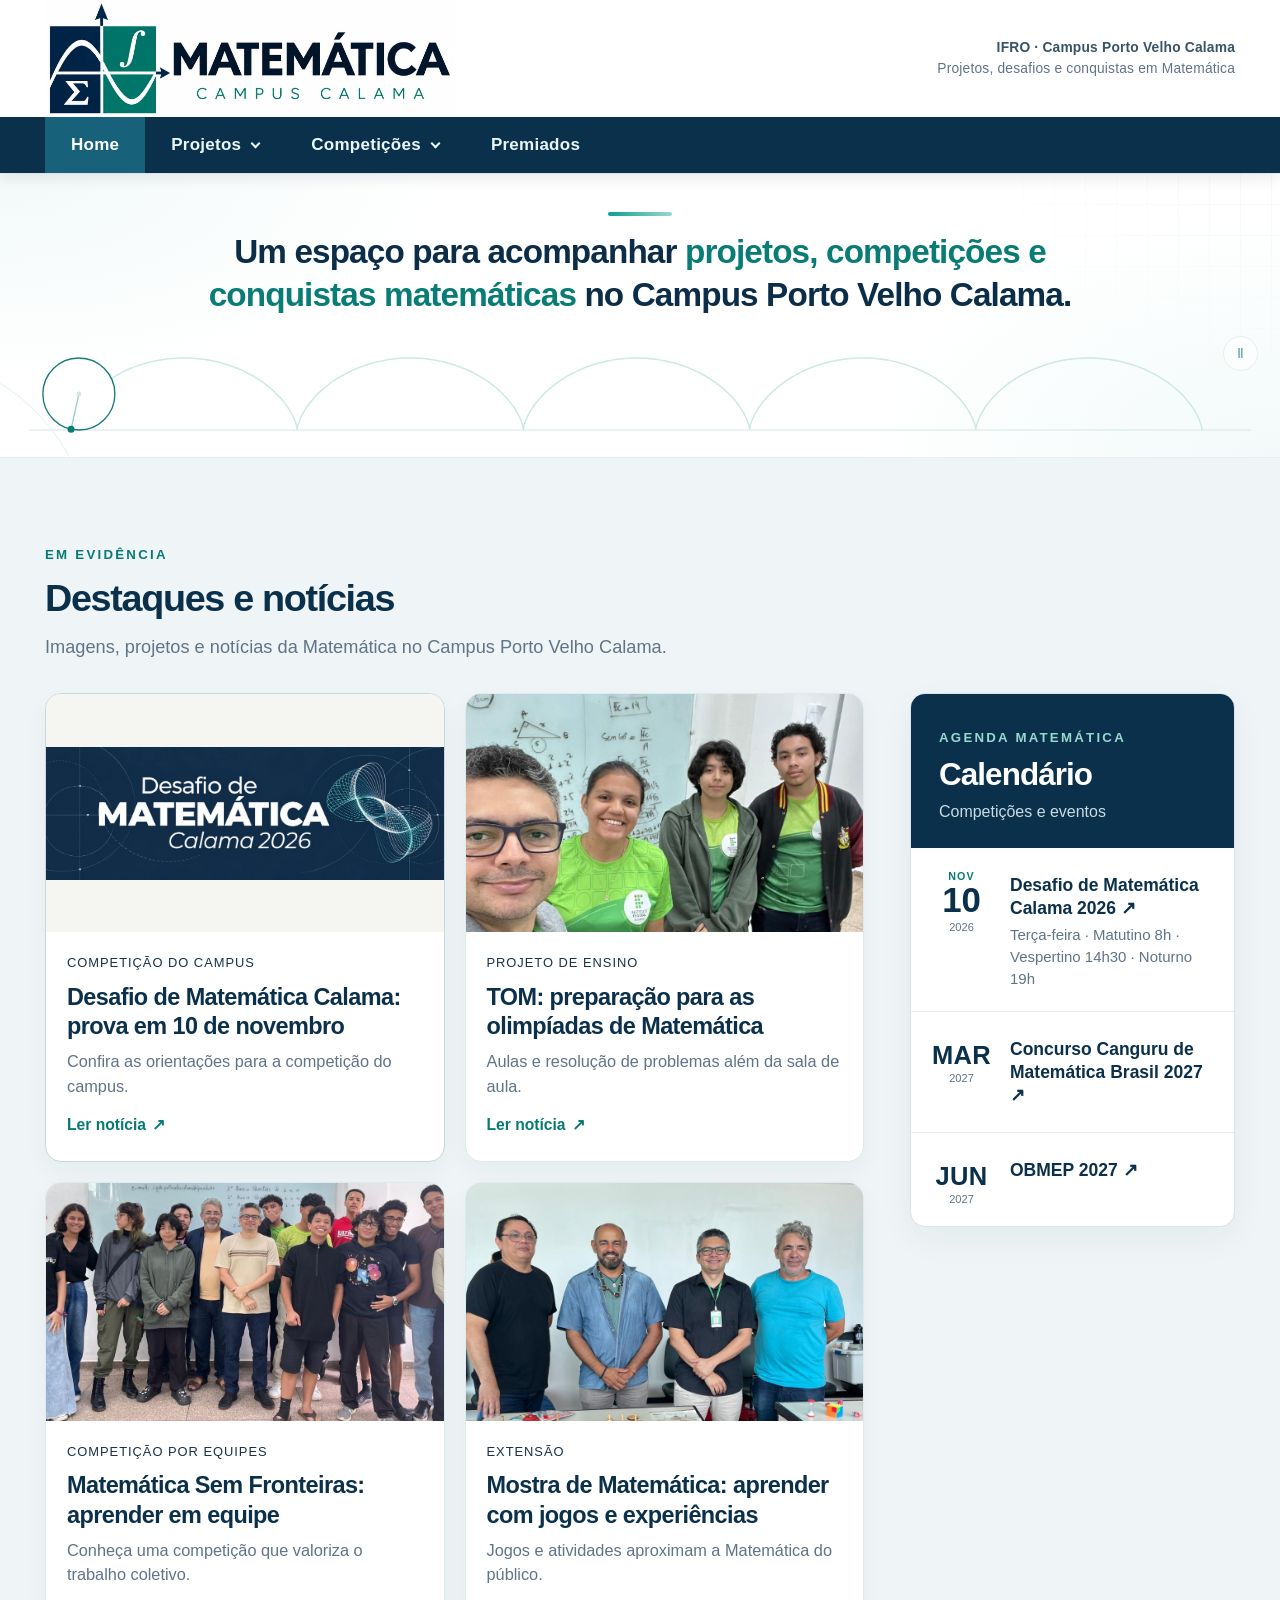
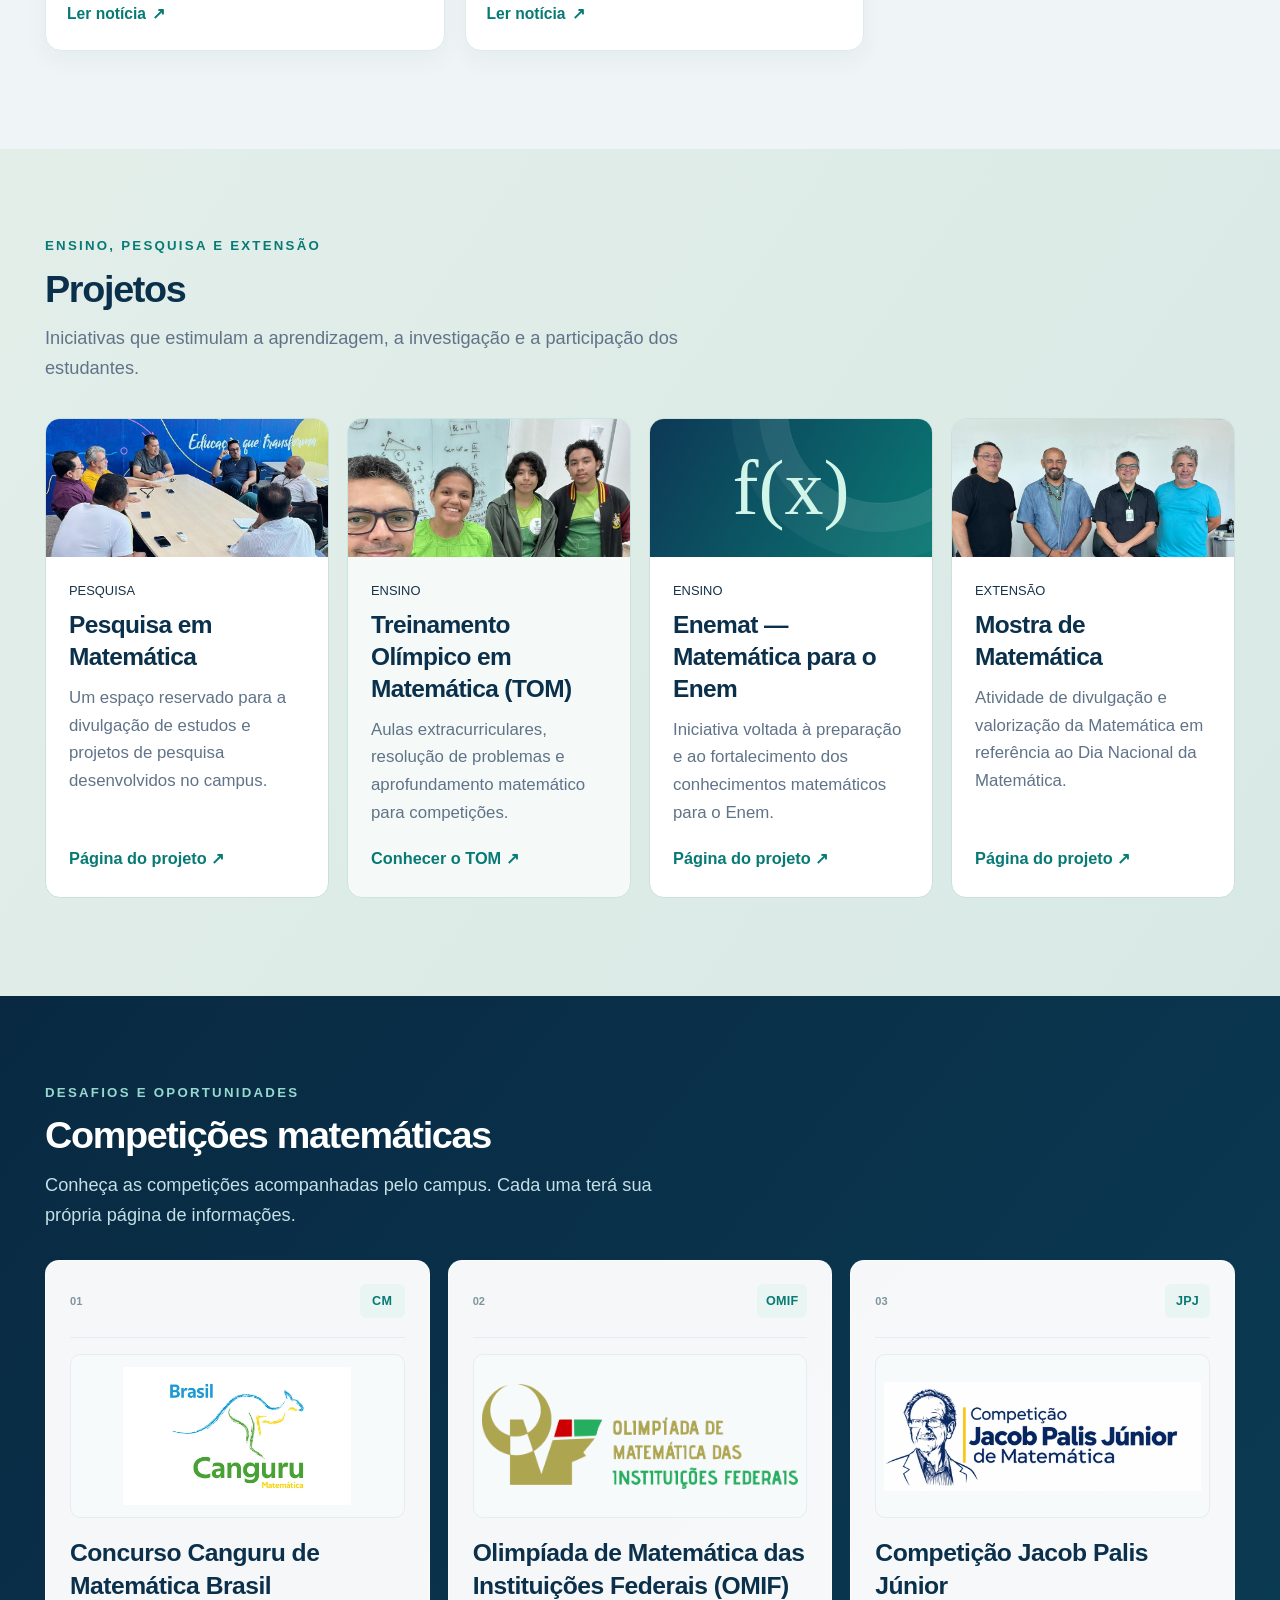
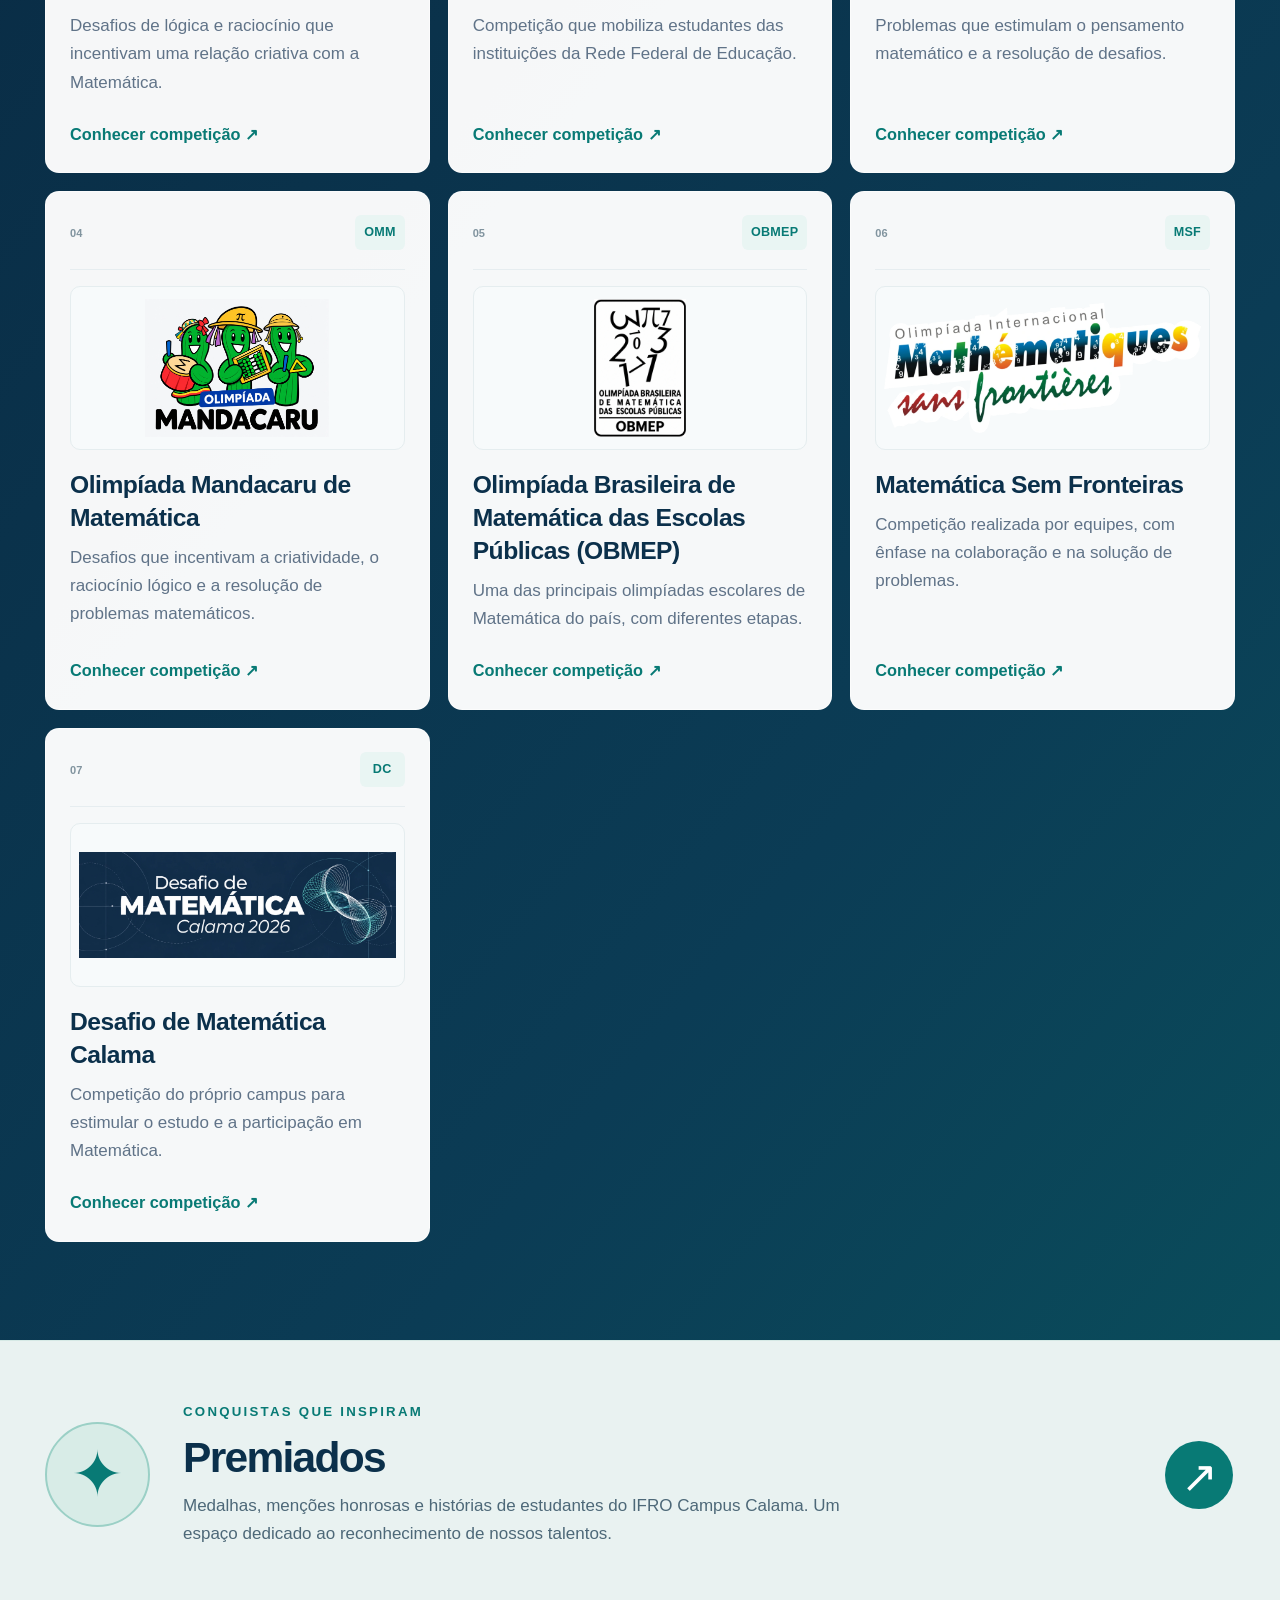
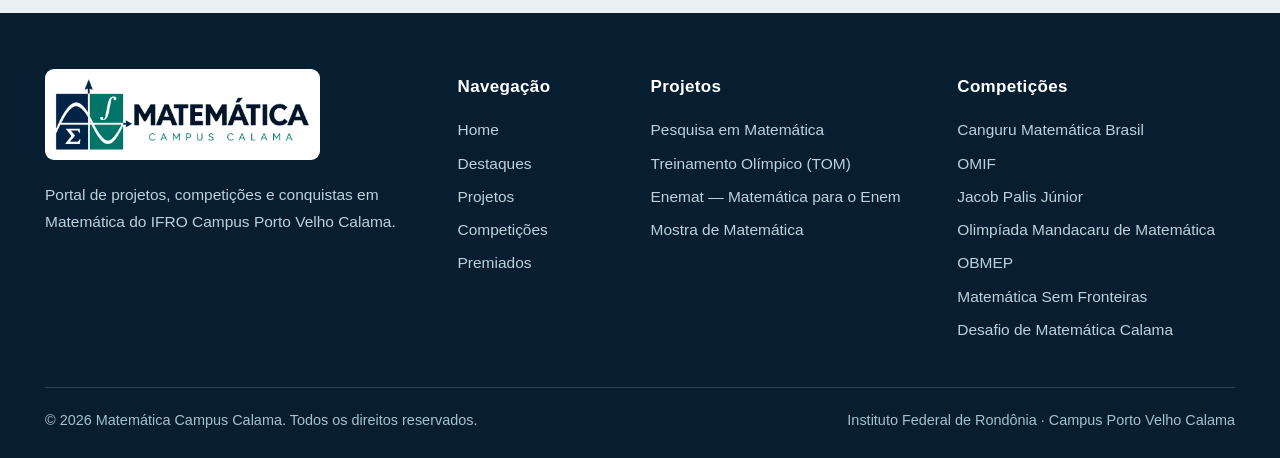
==== commit 4b0369ba: "Versão Inicial" ====
--- a/index.html
+++ b/index.html
@@ -1,293 +1,432 @@
 <!DOCTYPE html>
+
 <html lang="pt-BR">
 <head>
-  <meta charset="UTF-8">
-  <meta name="viewport" content="width=device-width, initial-scale=1">
-  <meta name="theme-color" content="#0b3457">
-  <meta name="description" content="Matemática Campus Calama: competições, projetos, calendário e premiados do IFRO Campus Porto Velho Calama.">
-  <title>Matemática Campus Calama | IFRO</title>
-  <link rel="stylesheet" href="style.css">
-</head>
+<meta charset="utf-8"/>
+<meta content="width=device-width, initial-scale=1" name="viewport"/>
+<meta content="#0a2941" name="theme-color"/>
+<meta content="Projetos, competições e notícias da Matemática no IFRO Campus Porto Velho Calama. Conheça o TOM, as olimpíadas e o Desafio Calama." name="description"/>
+<title>Matemática Campus Calama | IFRO</title>
+<link href="style.css?v=9" rel="stylesheet"/>
+<link as="image" href="imagens/logo-matematica-calama.webp" rel="preload"/></head>
 <body>
-  <a href="#conteudo" class="skip-link">Pular para o conteúdo</a>
-  <div class="top-strip">
-    <div class="container top-strip-inner">
-      <span>IFRO <span aria-hidden="true">·</span> Campus Porto Velho Calama</span>
-      <span>Matemática, projetos e competições</span>
-    </div>
+<a class="skip-link" href="#conteudo">Pular para o conteúdo</a>
+<!-- Cabeçalho sem a antiga barra superior -->
+<header class="site-header" id="inicio">
+<div class="container header-body">
+<a aria-label="Matemática Campus Calama — início" class="brand" href="index.html">
+<img alt="Matemática Campus Calama" height="458" src="imagens/logo-matematica-calama.webp" width="1600"/>
+</a>
+<div class="header-caption">
+<strong>IFRO · Campus Porto Velho Calama</strong>
+<span>Projetos, desafios e conquistas em Matemática</span>
+</div>
+<button aria-controls="main-navigation" aria-expanded="false" aria-label="Abrir menu" class="mobile-toggle" type="button">
+<span></span><span></span><span></span>
+</button>
+</div>
+<nav aria-label="Navegação principal" class="site-nav" id="main-navigation">
+<div class="container">
+<ul class="nav-list">
+<li class="nav-item"><a aria-current="page" class="nav-link active" href="index.html">Home</a></li>
+<li class="nav-item has-dropdown">
+<button aria-controls="menu-projetos" aria-expanded="false" class="nav-link nav-button" data-menu-toggle="" type="button">Projetos <span aria-hidden="true" class="chevron"></span></button>
+<div class="dropdown-panel" id="menu-projetos">
+<div class="menu-group"><strong>Pesquisa</strong><a data-pending-page="Pesquisa em Matemática" href="pesquisa.html">Em breve</a></div>
+<div class="menu-group"><strong>Ensino</strong><a href="tom.html">Treinamento Olímpico em Matemática (TOM)</a><a data-pending-page="Enemat — Matemática para o Enem" href="enemat-matematica-enem.html">Enemat — Matemática para o Enem</a></div>
+<div class="menu-group"><strong>Extensão</strong><a data-pending-page="Mostra de Matemática" href="mostra-matematica.html">Mostra de Matemática (Dia Nacional da Matemática)</a></div>
+</div>
+</li>
+<li class="nav-item has-dropdown">
+<button aria-controls="menu-competicoes" aria-expanded="false" class="nav-link nav-button" data-menu-toggle="" type="button">Competições <span aria-hidden="true" class="chevron"></span></button>
+<div class="dropdown-panel competition-dropdown" id="menu-competicoes">
+<a data-pending-page="Concurso Canguru de Matemática Brasil" href="canguru.html">Concurso Canguru de Matemática Brasil</a>
+<a data-pending-page="Olimpíada de Matemática das Instituições Federais (OMIF)" href="omif.html">Olimpíada de Matemática das Instituições Federais (OMIF)</a>
+<a data-pending-page="Competição Jacob Palis Júnior" href="jacob-palis-junior.html">Competição Jacob Palis Júnior</a>
+<a data-pending-page="Olimpíada Mandacaru de Matemática" href="olimpiada-mandacaru.html">Olimpíada Mandacaru de Matemática</a>
+<a data-pending-page="OBMEP" href="obmep.html">Olimpíada Brasileira de Matemática das Escolas Públicas (OBMEP)</a>
+<a data-pending-page="Matemática Sem Fronteiras" href="matematica-sem-fronteiras.html">Matemática Sem Fronteiras</a>
+<a data-alt-url="https://desafiomatematicacalama.netlify.app/" data-pending-page="Desafio de Matemática Calama" href="desafio-calama.html">Desafio de Matemática Calama</a>
+</div>
+</li>
+<li class="nav-item"><a class="nav-link" data-pending-page="Premiados" href="premiados.html">Premiados</a></li>
+</ul>
+</div>
+</nav>
+</header>
+<main id="conteudo">
+<!-- Banner institucional: cicloide vetorial animada; texto e fundo estáticos. -->
+<section class="banner-matematica" aria-labelledby="hero-title">
+  <div class="banner-conteudo">
+    <span class="detalhe-superior" aria-hidden="true"></span>
+    <h1 class="banner-texto" id="hero-title">Um espaço para acompanhar <span class="destaque">projetos, competições e conquistas matemáticas</span> no Campus Porto Velho Calama.</h1>
   </div>
-
-  <header class="site-header" id="inicio">
-    <div class="container header-main">
-      <a class="brand" href="#inicio" aria-label="Matemática Campus Calama — página inicial">
-        <img src="[data-uri]" alt="Matemática Campus Calama" width="420" height="120">
-      </a>
-      <p class="header-tagline">Portal de projetos,<br>competições e conquistas</p>
-      <button class="mobile-toggle" type="button" aria-label="Abrir menu" aria-expanded="false" aria-controls="site-nav">
-        <span></span><span></span><span></span>
-      </button>
-    </div>
-    <nav class="site-nav" id="site-nav" aria-label="Navegação principal">
-      <div class="container">
-        <ul class="nav-list">
-          <li class="nav-item"><a class="nav-link nav-home" href="#inicio" aria-current="page">Home</a></li>
-          <li class="nav-item has-dropdown">
-            <button class="nav-link nav-trigger" type="button" aria-expanded="false" aria-controls="menu-projetos" data-menu-toggle>Projetos <span class="chevron" aria-hidden="true"></span></button>
-            <div class="dropdown-panel projects-menu" id="menu-projetos">
-              <a class="dropdown-heading" href="#projetos">Conheça todos os projetos <span aria-hidden="true">↗</span></a>
-              <details class="dropdown-group"><summary>Pesquisa</summary><a href="#pesquisa">Em breve</a></details>
-              <details class="dropdown-group"><summary>Ensino</summary><a href="#tom">Treinamento Olímpico em Matemática (TOM)</a><a href="#unemat">Unemat — Matemática para o Enem</a></details>
-              <details class="dropdown-group"><summary>Extensão</summary><a href="#mostra">Mostra de Matemática (Dia Nacional da Matemática)</a></details>
-            </div>
-          </li>
-          <li class="nav-item has-dropdown">
-            <button class="nav-link nav-trigger" type="button" aria-expanded="false" aria-controls="menu-competicoes" data-menu-toggle>Competições <span class="chevron" aria-hidden="true"></span></button>
-            <div class="dropdown-panel competitions-menu" id="menu-competicoes">
-              <a class="dropdown-heading" href="#competicoes">Todas as competições <span aria-hidden="true">↗</span></a>
-              <a href="#canguru">Concurso Canguru de Matemática Brasil</a>
-              <a href="#omif">Olimpíada de Matemática das Instituições Federais (OMIF)</a>
-              <a href="#jacob">Competição Jacob Palis Júnior</a>
-              <a href="#elon">Competição Elon Lages Lima (Universitário)</a>
-              <a href="#obmep">Olimpíada Brasileira de Matemática das Escolas Públicas (OBMEP)</a>
-              <a href="#msf">Matemática Sem Fronteiras (por equipes)</a>
-              <a href="#desafio">Desafio de Matemática Calama</a>
-            </div>
-          </li>
-          <li class="nav-item"><a class="nav-link" href="#premiados">Premiados</a></li>
-        </ul>
-      </div>
-    </nav>
-  </header>
-
-  <main id="conteudo">
-    <section class="hero" aria-labelledby="hero-title">
-      <div class="hero-grid" aria-hidden="true"></div>
-      <div class="container hero-inner">
-        <div class="hero-copy">
-          <div class="eyebrow"><span class="eyebrow-dot"></span> MATEMÁTICA NO IFRO CALAMA</div>
-          <h1 id="hero-title">Onde o talento encontra <em>novos desafios.</em></h1>
-          <p>Um espaço para acompanhar projetos, competições matemáticas, calendários e conquistas dos nossos estudantes.</p>
-          <div class="hero-actions">
-            <a href="#competicoes" class="btn btn-primary">Explorar competições <span aria-hidden="true">↗</span></a>
-            <a href="#calendario" class="btn btn-outline">Ver calendário</a>
-          </div>
-        </div>
-        <div class="hero-art" aria-hidden="true">
-          <div class="math-halo"></div>
-          <span class="math-symbol sym-sigma">∑</span>
-          <span class="math-symbol sym-integral">∫</span>
-          <span class="math-symbol sym-infty">∞</span>
-          <svg class="function-art" viewBox="0 0 430 260" fill="none" xmlns="http://www.w3.org/2000/svg">
-            <path d="M24 212H411M81 243V17" stroke="#a8d8e6" stroke-opacity=".42" stroke-width="1.8"/>
-            <path d="M26 158 C91 157 103 39 173 83 C243 126 240 226 317 166 C363 132 380 132 415 115" stroke="#77dfc7" stroke-width="5" stroke-linecap="round"/>
-            <circle cx="173" cy="83" r="7" fill="#ffd38a"/>
-            <circle cx="317" cy="166" r="7" fill="#ffd38a"/>
-            <path d="M397 203L412 212L397 221M72 31L81 16L90 31" stroke="#a8d8e6" stroke-opacity=".42" stroke-width="1.8"/>
-          </svg>
-        </div>
-      </div>
-    </section>
-
-    <div class="container content-layout">
-      <section class="highlights" aria-labelledby="highlights-title">
-        <div class="section-heading">
-          <div><span class="section-kicker">ACOMPANHE</span><h2 id="highlights-title">Em destaque</h2></div>
-          <a class="text-link" href="#competicoes">Ver competições <span aria-hidden="true">→</span></a>
-        </div>
-        <div class="highlight-grid">
-          <article class="highlight-card">
-            <div class="highlight-visual visual-competitions"><span class="visual-glyph">∑</span><span class="visual-outline">01 / 04</span></div>
-            <div class="highlight-body"><span class="pill">COMPETIÇÕES</span><h3>Sete competições, um só portal</h3><p>Conheça as olimpíadas, concursos e desafios matemáticos acompanhados pelo campus.</p><a href="#competicoes" class="card-link">Explorar competições <span aria-hidden="true">↗</span></a></div>
-          </article>
-          <article class="highlight-card">
-            <div class="highlight-visual visual-calendar"><span class="visual-glyph">10</span><span class="visual-outline">NOV / 2026</span></div>
-            <div class="highlight-body"><span class="pill">DESAFIO CALAMA</span><h3>Provas e informações da edição 2026</h3><p>Confira os horários e as salas da prova do Desafio de Matemática Calama.</p><a href="https://desafiomatematicacalama.netlify.app/" target="_blank" rel="noopener noreferrer" class="card-link">Site do Desafio <span aria-hidden="true">↗</span></a></div>
-          </article>
-          <article class="highlight-card">
-            <div class="highlight-visual visual-tom"><span class="visual-glyph">π</span><span class="visual-outline">PROJETO DE ENSINO</span></div>
-            <div class="highlight-body"><span class="pill">PROJETOS</span><h3>Treinamento Olímpico em Matemática</h3><p>O TOM é uma das iniciativas de ensino voltadas ao aprofundamento matemático.</p><a href="#tom" class="card-link">Conhecer o TOM <span aria-hidden="true">↗</span></a></div>
-          </article>
-          <article class="highlight-card">
-            <div class="highlight-visual visual-awards"><span class="visual-glyph">★</span><span class="visual-outline">CONQUISTAS</span></div>
-            <div class="highlight-body"><span class="pill">PREMIADOS</span><h3>Um espaço para reconhecer talentos</h3><p>Em breve, os resultados e as conquistas dos estudantes do Campus Calama.</p><a href="#premiados" class="card-link">Ver seção de premiados <span aria-hidden="true">↗</span></a></div>
-          </article>
-        </div>
-      </section>
-
-      <aside class="calendar" id="calendario" aria-labelledby="calendar-title">
-        <div class="calendar-heading"><span class="section-kicker">AGENDA</span><h2 id="calendar-title">Calendário</h2><p>Próximas datas e comunicados das competições.</p></div>
-        <div class="calendar-list" id="calendar-list" aria-live="polite"></div>
-        <div class="calendar-note"><span class="info-icon" aria-hidden="true">i</span><p>As datas são atualizadas conforme os comunicados oficiais. Confira sempre o regulamento de cada competição.</p></div>
-      </aside>
-    </div>
-
-    <section class="section-block projects-section" id="projetos" aria-labelledby="projects-title">
-      <div class="container">
-        <div class="section-heading wide-heading"><div><span class="section-kicker">FORMAÇÃO E CONHECIMENTO</span><h2 id="projects-title">Projetos</h2><p>Iniciativas de pesquisa, ensino e extensão relacionadas à Matemática.</p></div></div>
-        <div class="projects-grid">
-          <article class="project-card" id="pesquisa"><span class="project-no">01</span><span class="project-icon" aria-hidden="true">⌕</span><span class="pill muted-pill">PESQUISA</span><h3>Pesquisa em Matemática</h3><p>Espaço reservado para a divulgação de projetos e atividades de pesquisa.</p><span class="project-soon">Em breve</span></article>
-          <article class="project-card" id="tom"><span class="project-no">02</span><span class="project-icon" aria-hidden="true">∑</span><span class="pill muted-pill">ENSINO</span><h3>Treinamento Olímpico em Matemática (TOM)</h3><p>Estudos e aprofundamento para desenvolver o raciocínio e preparar estudantes para competições.</p><a href="#competicoes" class="card-link">Ver competições <span aria-hidden="true">↗</span></a></article>
-          <article class="project-card" id="unemat"><span class="project-no">03</span><span class="project-icon" aria-hidden="true">ƒ</span><span class="pill muted-pill">ENSINO</span><h3>Unemat — Matemática para o Enem</h3><p>Espaço para informações sobre a iniciativa e suas atividades.</p><span class="project-soon">Informações em atualização</span></article>
-          <article class="project-card" id="mostra"><span class="project-no">04</span><span class="project-icon" aria-hidden="true">∫</span><span class="pill muted-pill">EXTENSÃO</span><h3>Mostra de Matemática</h3><p>Uma ação de extensão vinculada ao Dia Nacional da Matemática.</p><span class="project-soon">Detalhes em breve</span></article>
-        </div>
-      </div>
-    </section>
-
-    <section class="section-block competitions-section" id="competicoes" aria-labelledby="competitions-title">
-      <div class="container">
-        <div class="section-heading wide-heading"><div><span class="section-kicker">PARTICIPE E ACOMPANHE</span><h2 id="competitions-title">Competições matemáticas</h2><p>Explore as competições, conheça o público de cada uma e acesse seus canais oficiais.</p></div></div>
-        <div class="competition-tools">
-          <div class="filter-buttons" role="group" aria-label="Filtrar competições">
-            <button class="filter-button active" type="button" data-filter="todas" aria-pressed="true">Todas</button>
-            <button class="filter-button" type="button" data-filter="basica" aria-pressed="false">Educação básica</button>
-            <button class="filter-button" type="button" data-filter="superior" aria-pressed="false">Universitário</button>
-            <button class="filter-button" type="button" data-filter="equipe" aria-pressed="false">Por equipes</button>
-            <button class="filter-button" type="button" data-filter="campus" aria-pressed="false">Do campus</button>
-          </div>
-          <label class="search-box"><span aria-hidden="true">⌕</span><span class="sr-only">Buscar competição</span><input type="search" id="competition-search" placeholder="Buscar competição..." autocomplete="off"></label>
-        </div>
-        <p class="result-count" id="competition-result-count" aria-live="polite">7 competições</p>
-        <div class="competition-grid" id="competition-grid">
-          <article class="competition-card" id="canguru" data-category="basica" data-search="concurso canguru de matematica brasil">
-            <div class="competition-top"><span class="competition-initial">CG</span><span class="competition-category">Educação básica</span></div><h3>Concurso Canguru de Matemática Brasil</h3><p>Problemas que estimulam criatividade, lógica e raciocínio matemático.</p><a href="https://www.cangurudematematicabrasil.com.br/" target="_blank" rel="noopener noreferrer">Site oficial <span aria-hidden="true">↗</span></a>
-          </article>
-          <article class="competition-card" id="omif" data-category="basica" data-search="olimpiada matematica instituicoes federais omif">
-            <div class="competition-top"><span class="competition-initial">OF</span><span class="competition-category">Instituições federais</span></div><h3>Olimpíada de Matemática das Instituições Federais (OMIF)</h3><p>Competição que incentiva a Matemática na Rede Federal.</p><a href="https://omif.com.br/" target="_blank" rel="noopener noreferrer">Site oficial <span aria-hidden="true">↗</span></a>
-          </article>
-          <article class="competition-card" id="jacob" data-category="basica" data-search="competicao jacob palis junior">
-            <div class="competition-top"><span class="competition-initial">JP</span><span class="competition-category">Educação básica</span></div><h3>Competição Jacob Palis Júnior</h3><p>Desafios matemáticos para estudantes do Ensino Fundamental e Médio.</p><a href="https://www.obm.org.br/competicao-jacob-palis-junior-de-matematica/" target="_blank" rel="noopener noreferrer">Site oficial <span aria-hidden="true">↗</span></a>
-          </article>
-          <article class="competition-card" id="elon" data-category="superior" data-search="competicao elon lages lima universitario">
-            <div class="competition-top"><span class="competition-initial">EL</span><span class="competition-category">Universitário</span></div><h3>Competição Elon Lages Lima</h3><p>Competição matemática de nível universitário.</p><a href="https://www.obm.org.br/competicao-elon-lages-lima-de-matematica/" target="_blank" rel="noopener noreferrer">Site oficial <span aria-hidden="true">↗</span></a>
-          </article>
-          <article class="competition-card" id="obmep" data-category="basica" data-search="olimpiada brasileira matematica escolas publicas obmep">
-            <div class="competition-top"><span class="competition-initial">OB</span><span class="competition-category">Educação básica</span></div><h3>Olimpíada Brasileira de Matemática das Escolas Públicas (OBMEP)</h3><p>Uma das principais olimpíadas de Matemática do país.</p><a href="https://www.obmep.org.br/" target="_blank" rel="noopener noreferrer">Site oficial <span aria-hidden="true">↗</span></a>
-          </article>
-          <article class="competition-card" id="msf" data-category="equipe" data-search="matematica sem fronteiras equipes grupo">
-            <div class="competition-top"><span class="competition-initial">MS</span><span class="competition-category">Por equipes</span></div><h3>Matemática Sem Fronteiras</h3><p>Resolução coletiva de problemas e colaboração entre estudantes.</p><a href="https://matematicasemfronteiras.org/" target="_blank" rel="noopener noreferrer">Site oficial <span aria-hidden="true">↗</span></a>
-          </article>
-          <article class="competition-card" id="desafio" data-category="campus" data-search="desafio matematica calama">
-            <div class="competition-top"><span class="competition-initial">DC</span><span class="competition-category">Do campus</span></div><h3>Desafio de Matemática Calama</h3><p>Competição de Matemática realizada no IFRO Campus Porto Velho Calama.</p><a href="https://desafiomatematicacalama.netlify.app/" target="_blank" rel="noopener noreferrer">Site do evento <span aria-hidden="true">↗</span></a>
-          </article>
-        </div>
-        <div class="empty-results" id="empty-results" hidden>Nenhuma competição encontrada. Tente outro termo ou filtro.</div>
-      </div>
-    </section>
-
-    <section class="section-block awarded-section" id="premiados" aria-labelledby="awarded-title">
-      <div class="container awarded-inner">
-        <div class="awarded-icon" aria-hidden="true">★</div>
-        <div class="awarded-copy"><span class="section-kicker">RECONHECIMENTO</span><h2 id="awarded-title">Premiados</h2><p>Este espaço reunirá as conquistas dos estudantes do IFRO Campus Porto Velho Calama nas competições matemáticas: medalhas, menções honrosas e outras premiações.</p><p class="awarded-note">Seção em preparação. Os nomes e resultados serão publicados após confirmação.</p></div>
-      </div>
-    </section>
-  </main>
-
-  <footer class="footer"><div class="container footer-inner"><div><strong>MATEMÁTICA</strong><span>Campus Calama</span><p>Projetos, competições e conquistas da comunidade acadêmica.</p></div><div class="footer-right"><span>IFRO • Campus Porto Velho Calama</span><a href="#inicio">Voltar ao topo ↑</a></div></div><div class="container footer-bottom">Portal informativo. Consulte os organizadores para documentos e calendários oficiais.</div></footer>
-
-  <script>
-    // Todo o JavaScript está neste arquivo, como solicitado.
-    const mobileToggle = document.querySelector('.mobile-toggle');
-    const nav = document.getElementById('site-nav');
-    const dropdownButtons = [...document.querySelectorAll('[data-menu-toggle]')];
-
-    function closeDropdowns(except = null) {
-      dropdownButtons.forEach(button => {
+  <div class="faixa-cicloide">
+    <svg id="svg-cicloide" xmlns="http://www.w3.org/2000/svg" aria-hidden="true" focusable="false" preserveAspectRatio="none">
+      <line id="cicloide-base"></line>
+      <path id="cicloide-guia"></path>
+      <path id="cicloide-rastro"></path>
+      <circle id="cicloide-roda"></circle>
+      <line id="cicloide-raio"></line>
+      <circle id="cicloide-eixo"></circle>
+      <circle id="cicloide-ponto"></circle>
+    </svg>
+    <button class="cicloide-controle" type="button" aria-label="Pausar animação da cicloide" aria-pressed="false" title="Pausar animação"><span aria-hidden="true">Ⅱ</span></button>
+  </div>
+</section>
+<!-- Destaques e calendário -->
+<section aria-labelledby="destaques-title" class="spotlights section-space" id="destaques">
+<div class="container"><header class="section-title">
+<p class="eyebrow">EM EVIDÊNCIA</p>
+<h2 id="destaques-title">Destaques e notícias</h2>
+<p>Imagens, projetos e notícias da Matemática no Campus Porto Velho Calama.</p>
+</header>
+<div class="spotlights-layout"><div class="spotlights-primary">
+<div class="spotlights-mosaic"><article class="mosaic-card mosaic-featured">
+<a aria-label="Ler notícia: Desafio de Matemática Calama: prova em 10 de novembro" class="mosaic-card-link" href="noticia.html?slug=desafio-2026">
+<div class="mosaic-visual mosaic-visual-photo mosaic-visual-local">
+<img alt="Identidade visual do Desafio de Matemática Calama 2026" decoding="async" loading="eager" src="imagens/desafio-calama-banner.webp"/>
+</div>
+<div class="mosaic-body">
+<span class="label">COMPETIÇÃO DO CAMPUS</span>
+<h3>Desafio de Matemática Calama: prova em 10 de novembro</h3>
+<p>Confira as orientações para a competição do campus.</p>
+<span class="mosaic-link">Ler notícia <span aria-hidden="true">↗</span></span>
+</div>
+</a>
+</article><article class="mosaic-card">
+<a aria-label="Ler notícia: TOM: preparação para as olimpíadas de Matemática" class="mosaic-card-link" href="noticia.html?slug=tom">
+<div class="mosaic-visual mosaic-visual-photo mosaic-visual-local">
+<img alt="Estudantes e professores participantes de atividades de Matemática no campus" decoding="async" loading="lazy" src="imagens/tom.jpeg"/>
+</div>
+<div class="mosaic-body">
+<span class="label">PROJETO DE ENSINO</span>
+<h3>TOM: preparação para as olimpíadas de Matemática</h3>
+<p>Aulas e resolução de problemas além da sala de aula.</p>
+<span class="mosaic-link">Ler notícia <span aria-hidden="true">↗</span></span>
+</div>
+</a>
+</article><article class="mosaic-card">
+<a aria-label="Ler notícia: Matemática Sem Fronteiras: aprender em equipe" class="mosaic-card-link" href="noticia.html?slug=msf">
+<div class="mosaic-visual mosaic-visual-photo mosaic-visual-local">
+<img alt="Estudantes e professores reunidos em atividade acadêmica" decoding="async" loading="lazy" src="imagens/msf.jpeg"/>
+</div>
+<div class="mosaic-body">
+<span class="label">COMPETIÇÃO POR EQUIPES</span>
+<h3>Matemática Sem Fronteiras: aprender em equipe</h3>
+<p>Conheça uma competição que valoriza o trabalho coletivo.</p>
+<span class="mosaic-link">Ler notícia <span aria-hidden="true">↗</span></span>
+</div>
+</a>
+</article><article class="mosaic-card">
+<a aria-label="Ler notícia: Mostra de Matemática: aprender com jogos e experiências" class="mosaic-card-link" href="noticia.html?slug=mostra">
+<div class="mosaic-visual mosaic-visual-photo mosaic-visual-local">
+<img alt="Professores apresentam jogos e materiais na Mostra de Matemática" decoding="async" loading="lazy" src="imagens/mostra_matematica.jpeg"/>
+</div>
+<div class="mosaic-body">
+<span class="label">EXTENSÃO</span>
+<h3>Mostra de Matemática: aprender com jogos e experiências</h3>
+<p>Jogos e atividades aproximam a Matemática do público.</p>
+<span class="mosaic-link">Ler notícia <span aria-hidden="true">↗</span></span>
+</div>
+</a>
+</article></div>
+</div><aside aria-labelledby="calendar-title" class="calendar">
+<div class="calendar-head"><span class="eyebrow">AGENDA MATEMÁTICA</span><h2 id="calendar-title">Calendário</h2><p>Competições e eventos</p></div>
+<div aria-live="polite" id="calendar-events"></div>
+</aside></div></div>
+</section>
+<!-- Projetos com páginas individuais -->
+<section aria-labelledby="projetos-title" class="projects section-space" id="projetos">
+<div class="container">
+<header class="section-title section-title-narrow"><p class="eyebrow">ENSINO, PESQUISA E EXTENSÃO</p><h2 id="projetos-title">Projetos</h2><p>Iniciativas que estimulam a aprendizagem, a investigação e a participação dos estudantes.</p></header>
+<div class="projects-grid">
+<article class="project-card"><div class="project-media project-media-photo"><img alt="Professores reunidos em atividade acadêmica no campus" decoding="async" loading="lazy" src="imagens/professores.jpeg"/></div><div class="project-card-content"><span class="label">PESQUISA</span><h3>Pesquisa em Matemática</h3><p>Um espaço reservado para a divulgação de estudos e projetos de pesquisa desenvolvidos no campus.</p><a class="text-arrow" data-pending-page="Pesquisa em Matemática" href="pesquisa.html">Página do projeto <span aria-hidden="true">↗</span></a></div></article>
+<article class="project-card project-card-featured"><div class="project-media project-media-photo"><img alt="Equipe e estudantes ligados às atividades de Matemática" decoding="async" loading="lazy" src="imagens/tom.jpeg"/></div><div class="project-card-content"><span class="label">ENSINO</span><h3>Treinamento Olímpico em Matemática (TOM)</h3><p>Aulas extracurriculares, resolução de problemas e aprofundamento matemático para competições.</p><a class="text-arrow" href="tom.html">Conhecer o TOM <span aria-hidden="true">↗</span></a></div></article>
+<article class="project-card"><div class="project-media project-media-abstract"><span aria-hidden="true">f(x)</span></div><div class="project-card-content"><span class="label">ENSINO</span><h3>Enemat — Matemática para o Enem</h3><p>Iniciativa voltada à preparação e ao fortalecimento dos conhecimentos matemáticos para o Enem.</p><a class="text-arrow" data-pending-page="Enemat — Matemática para o Enem" href="enemat-matematica-enem.html">Página do projeto <span aria-hidden="true">↗</span></a></div></article>
+<article class="project-card"><div class="project-media project-media-photo"><img alt="Professores com jogos e materiais matemáticos em uma mostra" decoding="async" loading="lazy" src="imagens/mostra_matematica.jpeg"/></div><div class="project-card-content"><span class="label">EXTENSÃO</span><h3>Mostra de Matemática</h3><p>Atividade de divulgação e valorização da Matemática em referência ao Dia Nacional da Matemática.</p><a class="text-arrow" data-pending-page="Mostra de Matemática" href="mostra-matematica.html">Página do projeto <span aria-hidden="true">↗</span></a></div></article>
+</div>
+</div>
+</section>
+<!-- Competições: sem filtros, busca ou barra secundária -->
+<section aria-labelledby="competicoes-title" class="competitions section-space" id="competicoes">
+<div class="container">
+<header class="section-title section-title-light"><p class="eyebrow light">DESAFIOS E OPORTUNIDADES</p><h2 id="competicoes-title">Competições matemáticas</h2><p>Conheça as competições acompanhadas pelo campus. Cada uma terá sua própria página de informações.</p></header>
+<div class="competitions-grid">
+<article class="competition-card"><span class="competition-mark">01 <i>CM</i></span><div class="competition-logo competition-logo--canguru"><img alt="Logomarca do Concurso Canguru de Matemática Brasil" decoding="async" loading="lazy" src="imagens/canguru-matematica.webp"/></div><h3>Concurso Canguru de Matemática Brasil</h3><p>Desafios de lógica e raciocínio que incentivam uma relação criativa com a Matemática.</p><a data-pending-page="Concurso Canguru de Matemática Brasil" href="canguru.html">Conhecer competição <span aria-hidden="true">↗</span></a></article>
+<article class="competition-card"><span class="competition-mark">02 <i>OMIF</i></span><div class="competition-logo competition-logo--omif"><img alt="Logomarca da Olimpíada de Matemática das Instituições Federais" decoding="async" loading="lazy" src="imagens/omif.webp"/></div><h3>Olimpíada de Matemática das Instituições Federais (OMIF)</h3><p>Competição que mobiliza estudantes das instituições da Rede Federal de Educação.</p><a data-pending-page="Olimpíada de Matemática das Instituições Federais (OMIF)" href="omif.html">Conhecer competição <span aria-hidden="true">↗</span></a></article>
+<article class="competition-card"><span class="competition-mark">03 <i>JPJ</i></span><div class="competition-logo competition-logo--jacob"><img alt="Logomarca da Competição Jacob Palis Júnior de Matemática" decoding="async" loading="lazy" src="imagens/jacob-palis-junior.webp"/></div><h3>Competição Jacob Palis Júnior</h3><p>Problemas que estimulam o pensamento matemático e a resolução de desafios.</p><a data-pending-page="Competição Jacob Palis Júnior" href="jacob-palis-junior.html">Conhecer competição <span aria-hidden="true">↗</span></a></article>
+<article class="competition-card"><span class="competition-mark">04 <i>OMM</i></span><div class="competition-logo competition-logo--mandacaru"><img alt="Logomarca da Olimpíada Mandacaru de Matemática" decoding="async" loading="lazy" src="imagens/olimpiada-mandacaru.webp"/></div><h3>Olimpíada Mandacaru de Matemática</h3><p>Desafios que incentivam a criatividade, o raciocínio lógico e a resolução de problemas matemáticos.</p><a data-pending-page="Olimpíada Mandacaru de Matemática" href="olimpiada-mandacaru.html">Conhecer competição <span aria-hidden="true">↗</span></a></article>
+<article class="competition-card"><span class="competition-mark">05 <i>OBMEP</i></span><div class="competition-logo competition-logo--obmep"><img alt="Logomarca da Olimpíada Brasileira de Matemática das Escolas Públicas" decoding="async" loading="lazy" src="imagens/obmep.webp"/></div><h3>Olimpíada Brasileira de Matemática das Escolas Públicas (OBMEP)</h3><p>Uma das principais olimpíadas escolares de Matemática do país, com diferentes etapas.</p><a data-pending-page="OBMEP" href="obmep.html">Conhecer competição <span aria-hidden="true">↗</span></a></article>
+<article class="competition-card"><span class="competition-mark">06 <i>MSF</i></span><div class="competition-logo competition-logo--msf"><img alt="Logomarca da Olimpíada Internacional Matemática Sem Fronteiras" decoding="async" loading="lazy" src="imagens/msf.webp"/></div><h3>Matemática Sem Fronteiras</h3><p>Competição realizada por equipes, com ênfase na colaboração e na solução de problemas.</p><a data-pending-page="Matemática Sem Fronteiras" href="matematica-sem-fronteiras.html">Conhecer competição <span aria-hidden="true">↗</span></a></article>
+<article class="competition-card"><span class="competition-mark">07 <i>DC</i></span><div class="competition-logo competition-logo--desafio"><img alt="Identidade visual do Desafio de Matemática Calama 2026" decoding="async" loading="lazy" src="imagens/desafio-calama-banner.webp"/></div><h3>Desafio de Matemática Calama</h3><p>Competição do próprio campus para estimular o estudo e a participação em Matemática.</p><a data-alt-url="https://desafiomatematicacalama.netlify.app/" data-pending-page="Desafio de Matemática Calama" href="desafio-calama.html">Conhecer competição <span aria-hidden="true">↗</span></a></article>
+</div>
+</div>
+</section>
+<!-- Seção inteira clicável para futura página -->
+<section aria-label="Estudantes premiados" class="awards" id="premiados">
+<a class="awards-link" data-pending-page="Premiados" href="premiados.html">
+<div class="container awards-layout">
+<span aria-hidden="true" class="awards-icon">✦</span>
+<div><p class="eyebrow">CONQUISTAS QUE INSPIRAM</p><h2>Premiados</h2><p>Medalhas, menções honrosas e histórias de estudantes do IFRO Campus Calama. Um espaço dedicado ao reconhecimento de nossos talentos.</p></div>
+<span aria-hidden="true" class="awards-go">↗</span>
+</div>
+</a>
+</section>
+</main>
+<footer class="footer">
+<div class="container footer-layout">
+<div class="footer-brand">
+
+<img alt="Matemática Campus Calama" height="458" src="imagens/logo-matematica-calama.webp" width="1600"/>
+<p>Portal de projetos, competições e conquistas em Matemática do IFRO Campus Porto Velho Calama.</p>
+</div>
+<div class="footer-col">
+<h2>Navegação</h2>
+<a href="index.html">Home</a>
+<a href="#destaques">Destaques</a>
+<a href="#projetos">Projetos</a>
+<a href="#competicoes">Competições</a>
+<a data-pending-page="Premiados" href="premiados.html">Premiados</a>
+</div>
+<div class="footer-col">
+<h2>Projetos</h2>
+<a data-pending-page="Pesquisa em Matemática" href="pesquisa.html">Pesquisa em Matemática</a>
+<a href="tom.html">Treinamento Olímpico (TOM)</a>
+<a data-pending-page="Enemat — Matemática para o Enem" href="enemat-matematica-enem.html">Enemat — Matemática para o Enem</a>
+<a data-pending-page="Mostra de Matemática" href="mostra-matematica.html">Mostra de Matemática</a>
+</div>
+<div class="footer-col footer-competitions">
+<h2>Competições</h2>
+<a data-pending-page="Concurso Canguru de Matemática Brasil" href="canguru.html">Canguru Matemática Brasil</a>
+<a data-pending-page="Olimpíada de Matemática das Instituições Federais (OMIF)" href="omif.html">OMIF</a>
+<a data-pending-page="Competição Jacob Palis Júnior" href="jacob-palis-junior.html">Jacob Palis Júnior</a>
+<a data-pending-page="Olimpíada Mandacaru de Matemática" href="olimpiada-mandacaru.html">Olimpíada Mandacaru de Matemática</a>
+<a data-pending-page="OBMEP" href="obmep.html">OBMEP</a>
+<a data-pending-page="Matemática Sem Fronteiras" href="matematica-sem-fronteiras.html">Matemática Sem Fronteiras</a>
+<a data-alt-url="https://desafiomatematicacalama.netlify.app/" data-pending-page="Desafio de Matemática Calama" href="desafio-calama.html">Desafio de Matemática Calama</a>
+</div>
+</div>
+<div class="container footer-bottom">
+<span>© <span id="copyright-year">2026</span> Matemática Campus Calama. Todos os direitos reservados.</span>
+<span>Instituto Federal de Rondônia · Campus Porto Velho Calama</span>
+</div>
+</footer>
+<!-- Para páginas ainda não criadas: mantém os links planejados sem apresentar erro 404. -->
+<dialog aria-labelledby="pending-title" class="pending-dialog" id="pending-dialog">
+<button aria-label="Fechar aviso" class="dialog-close" data-close-dialog="" type="button">×</button>
+<div aria-hidden="true" class="dialog-symbol">∑</div>
+<p class="eyebrow">MATEMÁTICA CAMPUS CALAMA</p>
+<h2 id="pending-title">Página em preparação</h2>
+<p>Estamos preparando a página <strong id="pending-name"></strong> para reunir informações, orientações e links úteis.</p>
+<div class="dialog-actions"><a class="button button-navy" hidden="" href="#" id="pending-alt" rel="noopener noreferrer" target="_blank">Visitar site do evento ↗</a><button class="button button-light" data-close-dialog="" type="button">Voltar à página</button></div>
+</dialog>
+<script>
+    // Menus: navegação responsiva, acessível por teclado e clique.
+    const menuButton = document.querySelector('.mobile-toggle');
+    const siteNav = document.querySelector('.site-nav');
+    const submenuButtons = [...document.querySelectorAll('[data-menu-toggle]')];
+    function closeSubmenus(except = null) {
+      submenuButtons.forEach(button => {
         if (button !== except) {
           button.setAttribute('aria-expanded', 'false');
           button.closest('.has-dropdown').classList.remove('is-open');
         }
       });
     }
-
-    mobileToggle.addEventListener('click', () => {
-      const willOpen = mobileToggle.getAttribute('aria-expanded') !== 'true';
-      mobileToggle.setAttribute('aria-expanded', String(willOpen));
-      mobileToggle.setAttribute('aria-label', willOpen ? 'Fechar menu' : 'Abrir menu');
-      nav.classList.toggle('nav-open', willOpen);
-      if (!willOpen) closeDropdowns();
-    });
-
-    dropdownButtons.forEach(button => {
-      button.addEventListener('click', () => {
-        const open = button.getAttribute('aria-expanded') === 'true';
-        closeDropdowns(button);
-        button.setAttribute('aria-expanded', String(!open));
-        button.closest('.has-dropdown').classList.toggle('is-open', !open);
-      });
-    });
-
+    menuButton.addEventListener('click', () => {
+      const open = menuButton.getAttribute('aria-expanded') !== 'true';
+      menuButton.setAttribute('aria-expanded', String(open));
+      menuButton.setAttribute('aria-label', open ? 'Fechar menu' : 'Abrir menu');
+      siteNav.classList.toggle('nav-open', open);
+      if (!open) closeSubmenus();
+    });
+    submenuButtons.forEach(button => button.addEventListener('click', () => {
+      const open = button.getAttribute('aria-expanded') === 'true';
+      closeSubmenus(button);
+      button.setAttribute('aria-expanded', String(!open));
+      button.closest('.has-dropdown').classList.toggle('is-open', !open);
+    }));
     document.addEventListener('click', event => {
-      if (!event.target.closest('.site-nav')) closeDropdowns();
+      if (!event.target.closest('.site-nav')) closeSubmenus();
     });
     document.addEventListener('keydown', event => {
       if (event.key === 'Escape') {
-        closeDropdowns();
-        if (nav.classList.contains('nav-open')) mobileToggle.click();
-      }
-    });
-    nav.querySelectorAll('a').forEach(link => {
-      link.addEventListener('click', () => {
-        closeDropdowns();
-        if (nav.classList.contains('nav-open')) mobileToggle.click();
+        closeSubmenus();
+        if (siteNav.classList.contains('nav-open')) menuButton.click();
+      }
+    });
+    siteNav.querySelectorAll('a').forEach(link => link.addEventListener('click', () => {
+      closeSubmenus();
+      if (siteNav.classList.contains('nav-open')) menuButton.click();
+    }));
+
+    // Calendário editável: preencha o dia em data (AAAA-MM-DD) quando divulgado.
+    // Até lá, informe ano e mês (AAAA-MM) sem exibir etiquetas provisórias.
+    const eventos = [
+      {
+        data: '2026-11-10', mesApenas: false,
+        nome: 'Desafio de Matemática Calama 2026',
+        detalhe: 'Terça-feira · Matutino 8h · Vespertino 14h30 · Noturno 19h',
+        url: 'https://desafiomatematicacalama.netlify.app/'
+      },
+      
+      {
+        data: '2027-03', mesApenas: true,
+        nome: 'Concurso Canguru de Matemática Brasil 2027',
+        url: 'canguru.html', paginaPendente: 'Canguru de Matemática'
+      },
+      {
+        data: '2027-06', mesApenas: true,
+        nome: 'OBMEP 2027',
+        url: 'obmep.html', paginaPendente: 'OBMEP'
+      }
+    ];
+    const meses = ['JAN','FEV','MAR','ABR','MAI','JUN','JUL','AGO','SET','OUT','NOV','DEZ'];
+    const calendar = document.getElementById('calendar-events');
+    // Exibe a programação informada, incluindo registros de eventos anteriores.
+    eventos.sort((a,b) => a.data.localeCompare(b.data)).forEach(evento => {
+      const [ano,mes,dia] = evento.data.split('-');
+      const item = document.createElement('article'); item.className = 'calendar-event';
+      const when = document.createElement('div'); when.className = 'calendar-date';
+      if (evento.mesApenas) {
+        when.classList.add('calendar-date-month');
+        when.innerHTML = `<strong>${meses[Number(mes)-1]}</strong><small>${ano}</small>`;
+      } else {
+        when.innerHTML = `<span>${meses[Number(mes)-1]}</span><strong>${Number(dia)}</strong><small>${ano}</small>`;
+      }
+      const info = document.createElement('div'); info.className = 'calendar-info';
+      const titulo = document.createElement('h3');
+      const link = document.createElement('a');
+      link.href = evento.url; link.textContent = evento.nome + ' ↗';
+      if (evento.paginaPendente) link.dataset.pendingPage = evento.paginaPendente;
+      else { link.target = '_blank'; link.rel = 'noopener noreferrer'; }
+      titulo.append(link);
+      info.append(titulo);
+      if (evento.detalhe) {
+        const detalhe = document.createElement('p');
+        detalhe.textContent = evento.detalhe;
+        info.append(detalhe);
+      }
+      item.append(when,info); calendar.append(item);
+    });
+
+    // Links das páginas ainda em desenvolvimento: não levam a um erro 404.
+    // Ao criar uma página, basta remover data-pending-page de seus links.
+    const dialog = document.getElementById('pending-dialog');
+    const dialogName = document.getElementById('pending-name');
+    const altLink = document.getElementById('pending-alt');
+    document.querySelectorAll('[data-pending-page]').forEach(link => {
+      link.addEventListener('click', e => {
+        e.preventDefault();
+        dialogName.textContent = link.dataset.pendingPage;
+        const alt = link.dataset.altUrl;
+        altLink.hidden = !alt;
+        if (alt) altLink.href = alt;
+        if (typeof dialog.showModal === 'function') dialog.showModal();
+        else dialog.setAttribute('open','');
       });
     });
-
-    // Altere ou acrescente eventos nesta lista ao atualizar o calendário.
-    // Não são inseridas datas não confirmadas.
-    const eventos = [
-      { dia: '10', mes: 'NOV', ano: '2026', titulo: 'Desafio de Matemática Calama', detalhe: 'Provas: 8h (sala 17), 14h30 (sala 10) e 19h (sala 03).', categoria: 'Evento do campus', url: 'https://desafiomatematicacalama.netlify.app/', data: '2026-11-10' },
-      { dia: '15', mes: 'DEZ', ano: '2026', titulo: 'OBMEP 2026', detalhe: 'Divulgação dos premiados no site oficial.', categoria: 'Resultado nacional', url: 'https://www.obmep.org.br/', data: '2026-12-15' }
-    ];
-
-    const calendarList = document.getElementById('calendar-list');
-    const hoje = new Date(); hoje.setHours(0, 0, 0, 0);
-    const futuros = eventos.filter(e => new Date(`${e.data}T00:00:00`) >= hoje).sort((a,b) => a.data.localeCompare(b.data));
-    const mostrados = futuros.length ? futuros : eventos.slice().sort((a,b) => b.data.localeCompare(a.data));
-    calendarList.innerHTML = mostrados.map(evento => `
-      <article class="calendar-event">
-        <div class="calendar-date"><span>${evento.mes}</span><strong>${evento.dia}</strong><small>${evento.ano}</small></div>
-        <div class="calendar-info"><span class="calendar-type">${evento.categoria}</span><h3><a href="${evento.url}" target="_blank" rel="noopener noreferrer">${evento.titulo} <span aria-hidden="true">↗</span></a></h3><p>${evento.detalhe}</p></div>
-      </article>`).join('');
-    if (!futuros.length) {
-      calendarList.insertAdjacentHTML('afterbegin', '<p class="calendar-past-label">Sem novas datas confirmadas. Últimos registros:</p>');
-    }
-    calendarList.insertAdjacentHTML('beforeend', '<div class="calendar-pending"><strong>Outras competições</strong><p>Novas datas serão incluídas após divulgação dos calendários oficiais.</p></div>');
-
-    const filters = [...document.querySelectorAll('[data-filter]')];
-    const searchInput = document.getElementById('competition-search');
-    const competitionCards = [...document.querySelectorAll('.competition-card')];
-    let selectedFilter = 'todas';
-    const normalize = text => text.toLowerCase().normalize('NFD').replace(/[\u0300-\u036f]/g, '');
-    function applyCompetitionFilters() {
-      const query = normalize(searchInput.value.trim());
-      let visible = 0;
-      competitionCards.forEach(card => {
-        const matchFilter = selectedFilter === 'todas' || card.dataset.category === selectedFilter;
-        const matchText = normalize(card.textContent + ' ' + card.dataset.search).includes(query);
-        const show = matchFilter && matchText;
-        card.hidden = !show;
-        if (show) visible++;
-      });
-      document.getElementById('competition-result-count').textContent = `${visible} ${visible === 1 ? 'competição' : 'competições'}`;
-      document.getElementById('empty-results').hidden = visible !== 0;
-    }
-    filters.forEach(button => button.addEventListener('click', () => {
-      selectedFilter = button.dataset.filter;
-      filters.forEach(b => { b.classList.toggle('active', b === button); b.setAttribute('aria-pressed', String(b === button)); });
-      applyCompetitionFilters();
-    }));
-    searchInput.addEventListener('input', applyCompetitionFilters);
-
-    // Ao abrir um link do menu para uma competição oculta por filtros, mostre-a.
-    document.querySelectorAll('a[href^="#"]').forEach(a => a.addEventListener('click', () => {
-      const id = a.getAttribute('href').slice(1);
-      const target = document.getElementById(id);
-      if (target?.classList.contains('competition-card') && target.hidden) {
-        selectedFilter = 'todas'; searchInput.value = '';
-        filters.forEach(b => { const active = b.dataset.filter === 'todas'; b.classList.toggle('active',active); b.setAttribute('aria-pressed',String(active)); });
-        applyCompetitionFilters();
-      }
-    }));
+    document.querySelectorAll('[data-close-dialog]').forEach(b => b.addEventListener('click', () => dialog.close()));
+    dialog.addEventListener('click', e => { if (e.target === dialog) dialog.close(); });
+    document.getElementById('copyright-year').textContent = new Date().getFullYear();
+  </script>
+
+  <!-- Movimento vetorial da cicloide: roda + ponto gerador + curva (sem mover textos). -->
+  <script>
+  (() => {
+    const section = document.querySelector('.banner-matematica');
+    const svg = section && section.querySelector('#svg-cicloide');
+    if (!svg) return;
+    const element = id => svg.querySelector('#' + id);
+    const base = element('cicloide-base');
+    const guia = element('cicloide-guia');
+    const rastro = element('cicloide-rastro');
+    const roda = element('cicloide-roda');
+    const raio = element('cicloide-raio');
+    const eixo = element('cicloide-eixo');
+    const ponto = element('cicloide-ponto');
+    const botao = section.querySelector('.cicloide-controle');
+    let width = 0, height = 0, radius = 0, baseline = 0, xStart = 0, maxTheta = 0;
+    let elapsed = 0, lastFrame = performance.now(), running = true;
+    let cycleMs = 36000;
+
+    function position(t) {
+      // True cycloid, traced by a point on a circle rolling without slipping.
+      return [xStart + radius * (t - Math.sin(t)), baseline - radius * (1 - Math.cos(t))];
+    }
+    function pathUntil(t) {
+      const segments = Math.max(1, Math.ceil(t / 0.065));
+      let d = '';
+      for (let i = 0; i <= segments; i++) {
+        const xy = position(t * i / segments);
+        d += (i === 0 ? 'M' : 'L') + xy[0].toFixed(2) + ' ' + xy[1].toFixed(2) + ' ';
+      }
+      return d;
+    }
+    function recalculate() {
+      const rect = svg.getBoundingClientRect();
+      if (rect.width <= 0 || rect.height <= 0) return;
+      width = rect.width;
+      height = rect.height;
+      svg.setAttribute('viewBox', `0 0 ${width} ${height}`);
+      radius = Math.min(Math.max(width / 34, 22), 46, (height - 26) / 2);
+      baseline = height - 13;
+      xStart = radius + 7;
+      maxTheta = Math.max(0, (width - xStart - radius - 7) / radius);
+      // Slow rolling: about 41 CSS pixels per second, regardless of screen size.
+      cycleMs = Math.max(16000, width / 41 * 1000);
+      base.setAttribute('x1', '1');
+      base.setAttribute('y1', baseline);
+      base.setAttribute('x2', width - 1);
+      base.setAttribute('y2', baseline);
+      guia.setAttribute('d', pathUntil(maxTheta));
+      roda.setAttribute('r', radius);
+      eixo.setAttribute('r', 2.4);
+      ponto.setAttribute('r', 3.5);
+    }
+    function render(t) {
+      const cx = xStart + radius * t;
+      const cy = baseline - radius;
+      const [px, py] = position(t);
+      roda.setAttribute('cx', cx);
+      roda.setAttribute('cy', cy);
+      eixo.setAttribute('cx', cx);
+      eixo.setAttribute('cy', cy);
+      raio.setAttribute('x1', cx);
+      raio.setAttribute('y1', cy);
+      raio.setAttribute('x2', px);
+      raio.setAttribute('y2', py);
+      ponto.setAttribute('cx', px);
+      ponto.setAttribute('cy', py);
+      rastro.setAttribute('d', pathUntil(t));
+    }
+    function frame(now) {
+      const dt = Math.max(0, Math.min(90, now - lastFrame));
+      lastFrame = now;
+      if (running && !document.hidden) elapsed += dt;
+      if (!width) recalculate();
+      if (width) {
+        const phase = (elapsed % (cycleMs + 900)) / cycleMs;
+        render(maxTheta * Math.min(1, phase));
+      }
+      requestAnimationFrame(frame);
+    }
+    botao.addEventListener('click', () => {
+      running = !running;
+      botao.setAttribute('aria-pressed', String(!running));
+      botao.setAttribute('aria-label', running ? 'Pausar animação da cicloide' : 'Reproduzir animação da cicloide');
+      botao.title = running ? 'Pausar animação' : 'Reproduzir animação';
+      botao.querySelector('span').textContent = running ? 'Ⅱ' : '▶';
+    });
+    window.addEventListener('resize', () => {
+      recalculate();
+      elapsed = 0;
+      lastFrame = performance.now();
+    }, { passive: true });
+    recalculate();
+    requestAnimationFrame(frame);
+  })();
   </script>
 </body>
 </html>
--- a/style.css
+++ b/style.css
@@ -1,253 +1,548 @@
-/* ============================================================
-   MATEMÁTICA CAMPUS CALAMA — Estilos principais
-   Arquivos necessários: index.html + style.css
-   Paleta: azul-marinho #0b3457 | verde #007d78
-   ============================================================ */
+/* MATEMÁTICA CAMPUS CALAMA | Home 2026
+   Identidade: azul-marinho, verde-petróleo, areia e dourado discreto. */
 :root {
-  --navy: #0b3457;
-  --navy-dark: #072743;
-  --navy-deep: #061d33;
-  --teal: #007d78;
-  --teal-dark: #006c68;
-  --teal-light: #d8f1ec;
-  --ink: #153249;
-  --muted: #627588;
+  --navy: #0b304b;
+  --deep: #081e31;
+  --ocean: #124a63;
+  --teal: #087a75;
+  --teal-light: #cce8e4;
+  --gold: #d7b66f;
+  --ink: #173248;
+  --muted: #607388;
+  --cream: #fbf7ef;
+  --mist: #eff5f6;
+  --line: #dce6e9;
   --paper: #ffffff;
-  --cream: #f6f9fb;
-  --line: #e3eaf0;
-  --gold: #f2c675;
-  --shadow: 0 18px 48px rgba(12,45,73,.08);
-  --radius: 16px;
+  --radius: 17px;
+  --shadow: 0 18px 50px rgba(7,35,57,.09);
 }
 * { box-sizing: border-box; }
-html { scroll-behavior: smooth; scroll-padding-top: 100px; }
-body { margin: 0; font-family: 'Segoe UI', Arial, Helvetica, sans-serif; color: var(--ink); background: #fff; line-height: 1.55; }
-body, button, input { font-size: 16px; }
-a { color: inherit; text-decoration: none; }
-button, input { font: inherit; }
-button { cursor: pointer; }
-a:focus-visible, button:focus-visible, input:focus-visible, summary:focus-visible { outline: 3px solid #fbcc64; outline-offset: 3px; }
-img { max-width: 100%; }
-.container { max-width: 1216px; width: min(calc(100% - 48px), 1216px); margin: 0 auto; }
-.sr-only { position:absolute!important; width:1px; height:1px; padding:0; margin:-1px; overflow:hidden; clip:rect(0,0,0,0); white-space:nowrap; border:0; }
-.skip-link { position:absolute; z-index:100; top:-100px; left:20px; background:#fff; padding:12px 18px; border:2px solid var(--teal); border-radius:8px; }
-.skip-link:focus { top:14px; }
-[hidden] { display:none!important; }
+html { scroll-behavior: smooth; scroll-padding-top: 85px; }
+body { margin:0; font-family: 'Segoe UI', 'Helvetica Neue', Arial, sans-serif; color:var(--ink); background:#fff; font-size:16px; line-height:1.6; }
+img { display:block; max-width:100%; }
+a { color:inherit; text-decoration:none; }
+button { font:inherit; cursor:pointer; }
+a:focus-visible, button:focus-visible { outline:3px solid #dfae56; outline-offset:3px; }
+[hidden] {display:none!important;}
+.container { width:min(1190px, calc(100% - 56px)); margin-inline:auto; }
+.skip-link {position:fixed; top:-100px; left:16px; z-index:200; background:#fff; color:var(--ink); padding:12px 18px; border-radius:8px;}
+.skip-link:focus {top:12px;}
+.section-space {padding:86px 0 98px;}
+.eyebrow {font-size:.73rem; font-weight:800; color:var(--teal); letter-spacing:.17em; text-transform:uppercase; margin:0 0 10px;}
+.eyebrow.light { color:#a4ddd2; }
+/* HEADER: sem a antiga tarja azul superior */
+.site-header { position:relative; z-index:30; background:#fff; }
+.header-body { min-height:116px; display:flex; align-items:center; gap:24px; justify-content:space-between; }
+.brand {display:inline-flex; flex:0 1 410px; align-items:center;}
+.brand img {width:100%; height:auto; max-width:410px;}
+.header-caption {display:flex; flex-direction:column; align-items:flex-end; gap:1px; color:var(--muted); font-size:.81rem; line-height:1.45; text-align:right; letter-spacing:.015em;}
+.header-caption strong {color:#365369; font-weight:650;}
+.mobile-toggle {display:none; width:44px; height:42px; align-items:center; flex-direction:column; justify-content:center; gap:5px; border:1px solid #d7e4e8; border-radius:9px; background:#fff;}
+.mobile-toggle span {width:19px; height:2px; border-radius:4px; background:var(--navy);}
+.site-nav {background:var(--navy); box-shadow:0 7px 12px rgba(6,25,40,.075);}
+.nav-list {margin:0; padding:0; display:flex; list-style:none; align-items:stretch;}
+.nav-item {position:relative;}
+.nav-link {background:transparent; color:#e9f6f7; border:0; min-height:56px; padding:0 26px; display:inline-flex; align-items:center; gap:11px; font-size:.88rem; font-weight:650; letter-spacing:.015em;}
+.nav-link:hover, .nav-link.active, .nav-item.is-open>.nav-link, .nav-link:focus-visible {background:#17617a; color:#fff;}
+.nav-button {white-space:nowrap;}
+.chevron {display:inline-block; width:7px; height:7px; border-right:2px solid currentColor; border-bottom:2px solid currentColor; transform:translateY(-2px) rotate(45deg); transition:transform .2s;}
+.nav-item.is-open .chevron {transform:translateY(1px) rotate(225deg);}
+.dropdown-panel {position:absolute; top:100%; left:0; background:#fff; color:var(--ink); min-width:342px; max-width:min(470px,95vw); max-height:71vh; overflow-y:auto; box-shadow:0 20px 45px rgba(9,37,57,.2); padding:12px; border:1px solid var(--line); border-radius:0 0 13px 13px; visibility:hidden; opacity:0; transform:translateY(-7px); pointer-events:none; transition:opacity .15s,transform .15s;}
+.nav-item.is-open>.dropdown-panel, .nav-item:hover>.dropdown-panel, .nav-item:focus-within>.dropdown-panel {opacity:1; visibility:visible; transform:translateY(0); pointer-events:auto;}
+.menu-group {display:grid; gap:3px; padding:6px 5px 13px; border-bottom:1px solid #e8eef0;}
+.menu-group:last-child {border:0; padding-bottom:5px;}
+.menu-group strong {font-size:.69rem; color:var(--teal); letter-spacing:.12em; text-transform:uppercase; padding:5px 9px 3px;}
+.dropdown-panel a {display:block; color:#2a485b; padding:8px 10px; font-size:.86rem; line-height:1.4; border-radius:7px;}
+.dropdown-panel a:hover, .dropdown-panel a:focus-visible {background:#ecf5f4; color:#006c69;}
+.competition-dropdown {min-width:450px;}
+/* HERO: sua própria composição, sem CTAs nem botões de calendário */
+.hero {position:relative; overflow:hidden; background:linear-gradient(115deg,#081f35 3%,#0e3b57 63%,#0a5964 130%); color:#fff; isolation:isolate;}
+.hero:before {content:""; position:absolute; inset:0; background:radial-gradient(circle at 80% 12%,rgba(96,180,175,.14),transparent 35%),radial-gradient(circle at -15% 95%,rgba(37,108,144,.19),transparent 40%); pointer-events:none;}
+.hero-content {position:relative; z-index:1; min-height:370px; display:flex; flex-direction:column; align-items:flex-start; justify-content:center; padding:65px 0 68px;}
+.hero h1 {font-size:clamp(2.35rem,4vw,4.25rem); line-height:1.08; letter-spacing:-.038em; font-weight:760; margin:4px 0 21px; max-width:780px;}
+.hero h1 em {font-style:normal; color:#a9e2d6;}
+.hero-content>p:not(.eyebrow) {font-size:clamp(.99rem,1.22vw,1.14rem); line-height:1.75; color:#d4e6eb; max-width:610px; margin:0;}
+.hero-ornament {position:absolute; right:-25px; top:-45px; height:116%; width:min(44%,560px); opacity:.65; pointer-events:none; z-index:0;}
+.hero-ornament svg {width:100%; height:100%;}
+/* SECTION HEADINGS */
+.section-title {margin:0 0 30px;}
+.section-title h2 {font-size:clamp(1.88rem,2.75vw,2.75rem); font-weight:760; line-height:1.17; margin:0 0 12px; color:var(--navy); letter-spacing:-.035em;}
+.section-title>p:last-child {color:var(--muted); max-width:665px; margin:0; font-size:1rem;}
+.section-title-narrow {margin-bottom:35px;}
+.section-title-light h2 {color:white;}
+.section-title-light>p:last-child {color:#c4dfe6;}
+/* DESTAQUES: mosaico com quatro espaços, ao lado do calendário */
+.spotlights {background:var(--mist);}
+.spotlights-layout {display:grid; grid-template-columns:minmax(0,1.74fr) minmax(290px,.82fr); align-items:start; gap:34px;}
+.spotlights-primary {min-width:0;}
+.spotlights-mosaic {display:grid; grid-template-columns:repeat(2,minmax(0,1fr)); gap:16px;}
+.mosaic-card {background:#fff; border:1px solid #deeaec; overflow:hidden; border-radius:15px; box-shadow:0 10px 25px rgba(7,35,57,.045); display:flex; flex-direction:column; min-width:0; transition:transform .2s,box-shadow .2s;}
+.mosaic-card:hover {transform:translateY(-3px); box-shadow:0 18px 38px rgba(9,40,60,.11);}
+.mosaic-visual {height:150px; position:relative; overflow:hidden; display:grid; place-items:center; isolation:isolate;}
+.mosaic-visual:after {content:""; position:absolute; width:190px; height:190px; border-radius:50%; right:-32px; top:-78px; border:1px solid rgba(255,255,255,.23); box-shadow:0 0 0 25px rgba(255,255,255,.045),0 0 0 51px rgba(255,255,255,.035); z-index:0;}
+.mosaic-visual-photo {background:#fafafa;}
+.mosaic-visual-photo img {display:block; width:100%; height:100%; object-fit:cover; object-position:center;}
+.mosaic-visual-photo:after {display:none;}
+.mosaic-visual-news {background:linear-gradient(125deg,#0e4260,#087d7b); color:#d2f3ee;}
+.mosaic-visual-tom {background:linear-gradient(125deg,#102e48,#244b65); color:#fff;}
+.mosaic-visual-awards {background:linear-gradient(125deg,#e6d3a8,#bca069); color:#16364e;}
+.mosaic-visual-awards:after {border-color:rgba(255,255,255,.43); box-shadow:0 0 0 27px rgba(255,255,255,.11),0 0 0 50px rgba(255,255,255,.085);}
+.mosaic-glyph {font-family:Georgia,serif; font-weight:500; font-size:5.6rem; line-height:1; letter-spacing:-.08em; text-shadow:0 8px 30px rgba(0,0,0,.08); z-index:1;}
+.mosaic-tom-text {font-size:4.6rem; letter-spacing:.06em; font-weight:600;}
+.mosaic-visual-tag {position:absolute; bottom:12px; left:16px; font-size:.58rem; font-weight:800; letter-spacing:.15em; z-index:2;}
+.mosaic-body {padding:21px 23px 24px; flex:1; display:flex; flex-direction:column; align-items:flex-start;}
+.mosaic-body h3 {font-size:1.32rem; line-height:1.22; letter-spacing:-.025em; margin:9px 0 10px; font-weight:750; color:var(--navy);}
+.mosaic-body p {font-size:.86rem; color:var(--muted); line-height:1.62; margin:0 0 19px;}
+.mosaic-link {margin-top:auto; font-size:.83rem; font-weight:790; color:var(--teal); display:inline-flex; align-items:center; gap:6px;}
+.mosaic-link:hover {text-decoration:underline;}
+.mosaic-featured {border-color:#c6d9da;}
+.mosaic-featured .mosaic-body h3 {font-size:1.43rem;}
+/* CALENDÁRIO */
+.calendar {border:1px solid #d7e4e9; border-radius:15px; overflow:hidden; background:white; box-shadow:0 12px 34px rgba(16,43,64,.05);}
+.calendar-head {padding:29px 28px 22px; background:var(--navy); color:#fff;}
+.calendar-head .eyebrow {color:#97d9cf;}
+.calendar-head h2 {font-size:1.68rem; line-height:1.2; letter-spacing:-.03em; margin:5px 0;}
+.calendar-head p {font-size:.83rem; color:#c7dce4; margin:0;}
+.calendar-event {display:grid; grid-template-columns:59px minmax(0,1fr); gap:15px; padding:24px 22px; border-bottom:1px solid #e6edef;}
+.calendar-date {text-align:center; align-self:start; color:var(--teal); display:flex; flex-direction:column; line-height:1.02; margin-top:2px;}
+.calendar-date span {letter-spacing:.1em; font-size:.63rem; font-weight:750;}
+.calendar-date strong {font-size:2.05rem; margin:1px 0 4px; font-weight:770; color:var(--navy);}
+.calendar-date small {color:var(--muted); font-size:.65rem;}
+.calendar-info small {font-size:.62rem; color:var(--teal); letter-spacing:.06em; font-weight:780; text-transform:uppercase;}
+.calendar-info h3 {font-size:.9rem; color:var(--navy); margin:5px 0 4px; line-height:1.34;}
+.calendar-info h3 a:hover {color:var(--teal); text-decoration:underline;}
+.calendar-info p {margin:0; color:var(--muted); font-size:.79rem; line-height:1.47;}
+.calendar-no-upcoming {margin:0; background:#f7fafb; padding:18px 24px; font-size:.82rem; color:var(--muted);}
+/* PROJETOS: verde-acinzentado elegante, alternando com a seção anterior */
+.projects {background:linear-gradient(125deg,#e3eee9 0%,#d8e9e5 100%);}
+.projects-grid {display:grid; grid-template-columns:repeat(4,minmax(0,1fr)); gap:18px;}
+.project-card {border:1px solid #ccdfda; border-radius:15px; background:#fff; display:flex; flex-direction:column; align-items:flex-start; padding:28px 24px 24px; min-height:320px; transition:transform .2s,box-shadow .2s;}
+.project-card:hover {transform:translateY(-4px); box-shadow:0 16px 35px rgba(27,39,41,.08);}
+.project-icon {height:53px; min-width:53px; padding:0 8px; display:inline-grid; place-items:center; border-radius:13px; color:var(--teal); background:#ebf6f3; font-family:Georgia,serif; font-size:1.7rem; margin-bottom:19px;}
+.project-card-featured {background:#f5faf9; border-color:#c9e5df;}
+.project-card h3 {color:var(--navy); font-size:1.29rem; letter-spacing:-.025em; line-height:1.3; margin:8px 0 11px;}
+.project-card p {color:var(--muted); font-size:.88rem; line-height:1.65; margin:0 0 20px;}
+.text-arrow {color:var(--teal); font-size:.84rem; font-weight:760; margin-top:auto;}
+.text-arrow:hover {text-decoration:underline;}
+/* COMPETIÇÕES: seção escura diferenciada */
+.competitions {background:linear-gradient(130deg,#092942,#0b3c55 70%,#0a4c5b); color:white;}
+.competitions .eyebrow {color:#95d9cf;}
+.competitions-grid {display:grid; grid-template-columns:repeat(3,minmax(0,1fr)); gap:18px;}
+.competition-card {background:rgba(255,255,255,.965); border:1px solid rgba(255,255,255,.55); color:var(--ink); border-radius:14px; padding:23px 24px 25px; min-height:265px; display:flex; flex-direction:column; align-items:flex-start; transition:transform .2s, box-shadow .2s;}
+.competition-card:hover {transform:translateY(-4px); box-shadow:0 19px 35px rgba(0,0,0,.16);}
+.competition-mark {width:100%; display:flex; justify-content:space-between; align-items:center; font-size:.65rem; font-weight:800; color:#81949f; padding-bottom:19px; border-bottom:1px solid #e6edf0;}
+.competition-mark i {font-style:normal; display:grid; place-items:center; min-width:45px; padding:7px 9px; border-radius:6px; background:#e9f5f3; color:var(--teal); font-weight:800; letter-spacing:.02em; font-size:.74rem;}
+.competition-card h3 {font-size:1.3rem; color:var(--navy); line-height:1.34; letter-spacing:-.02em; margin:18px 0 10px;}
+.competition-card p {color:var(--muted); margin:0 0 24px; font-size:.86rem;}
+.competition-card a {font-size:.85rem; font-weight:780; color:var(--teal); margin-top:auto;}
+.competition-card a:hover {text-decoration:underline;}
+/* PREMIADOS: área inteira é um link */
+.awards {background:#e9f2f1; border-top:1px solid #d5e9e5;}
+.awards-link {display:block; padding:60px 0 65px; transition:background .2s;}
+.awards-link:hover {background:#e0eeeb;}
+.awards-layout {display:grid; grid-template-columns:110px minmax(0,1fr) 70px; align-items:center; gap:28px;}
+.awards-icon {display:grid; place-items:center; width:105px; height:105px; border-radius:50%; background:#d8ece7; border:2px solid #9bd0c6; color:var(--teal); font-size:3.7rem; line-height:1;}
+.awards h2 {font-size:2.5rem; color:var(--navy); margin:0 0 10px; line-height:1.16; letter-spacing:-.04em;}
+.awards p:not(.eyebrow) {max-width:690px; margin:0; color:#4d6878;}
+.awards-go {font-size:2.6rem; display:grid; place-items:center; width:68px; height:68px; border-radius:50%; color:#fff; background:var(--teal); transition:transform .2s;}
+.awards-link:hover .awards-go {transform:translate(3px,-3px);}
+/* FOOTER: navegação completa para páginas atuais e futuras */
+.footer {background:#071e31; color:#dceaf0; padding-top:56px;}
+.footer-layout {display:grid; grid-template-columns:minmax(0,1.45fr) minmax(100px,.62fr) minmax(190px,1.05fr) minmax(195px,1.05fr); gap:29px; padding-bottom:46px;}
+.footer-brand img {width:275px; max-width:100%; height:auto; padding:8px; background:#fff; border-radius:9px; margin-bottom:21px;}
+.footer-brand p {font-size:.87rem; color:#bed1dc; max-width:390px; line-height:1.75; margin:0;}
+.footer-col {display:flex; flex-direction:column; gap:10px;}
+.footer-col h2 {color:#fff; margin:4px 0 7px; font-size:.91rem; letter-spacing:.02em;}
+.footer-col a {font-size:.8rem; color:#bed1dc; line-height:1.5;}
+.footer-col a:hover {color:#fff; text-decoration:underline;}
+.footer-bottom {display:flex; justify-content:space-between; flex-wrap:wrap; gap:12px; padding:21px 0 25px; border-top:1px solid rgba(255,255,255,.16); color:#a5c0cf; font-size:.77rem;}
+/* PÁGINAS EM PREPARAÇÃO */
+.pending-dialog {max-width:min(465px,calc(100vw - 30px)); width:100%; border:0; padding:34px; border-radius:17px; color:var(--ink); background:#fff; box-shadow:0 25px 90px #06172755;}
+.pending-dialog::backdrop {background:rgba(3,21,35,.67);}
+.pending-dialog .eyebrow {margin-bottom:6px;}
+.pending-dialog h2 {font-size:1.7rem; color:var(--navy); margin:4px 0 13px;}
+.pending-dialog p:not(.eyebrow) {margin:0; color:var(--muted);}
+.dialog-close {position:absolute; top:12px; right:14px; border:0; background:transparent; font-size:1.9rem; color:#62798b;}
+.dialog-symbol {width:53px; height:53px; background:#e5f4f0; color:var(--teal); display:grid; place-items:center; border-radius:12px; font-size:2rem; margin-bottom:18px;}
+.dialog-actions {display:flex; gap:10px; flex-wrap:wrap; margin-top:26px;}
+/* RESPONSIVIDADE */
+@media (max-width:1100px) {
+  .spotlights-layout {grid-template-columns:minmax(0,1.6fr) minmax(265px,.9fr); gap:20px;}
+  .footer-layout {grid-template-columns:repeat(2,minmax(0,1fr)); gap:28px;}
+  .footer-brand {grid-column:1/-1;}
+  .projects-grid {grid-template-columns:repeat(2,minmax(0,1fr));}
+  .project-card {min-height:282px;}
+  .hero-ornament {width:48%; right:-75px;}
+}
+@media (max-width:850px) {
+  .container {width:min(100% - 36px,1190px);}
+  .header-body {min-height:100px; gap:12px;}
+  .brand {flex-basis:325px;}
+  .header-caption {font-size:.74rem;}
+  .spotlights-layout {grid-template-columns:1fr;}
+  .calendar {display:block;}
+  .competitions-grid {grid-template-columns:repeat(2,minmax(0,1fr));}
+  .hero-ornament {width:52%; opacity:.3;}
+  .footer-layout {gap:26px;}
+}
+@media (max-width:680px) {
+  html {scroll-padding-top:70px;}
+  .section-space {padding:58px 0 70px;}
+  .container {width:calc(100% - 32px);}
+  .header-body {min-height:79px;}
+  .brand {flex:0 1 265px;}
+  .brand img {max-width:245px;}
+  .header-caption {display:none;}
+  .mobile-toggle {display:flex; flex-shrink:0;}
+  .site-nav {display:none; position:absolute; top:100%; width:100%; box-shadow:0 20px 40px #041c2d2d;}
+  .site-nav.nav-open {display:block;}
+  .nav-list {display:flex; flex-direction:column; padding:10px 0 15px;}
+  .nav-link {display:flex; width:100%; justify-content:space-between; padding:0 16px; min-height:47px;}
+  .dropdown-panel {position:static; max-width:none; min-width:0; max-height:none; padding:0; box-shadow:none; border-radius:8px; border:0; transform:none; opacity:1; visibility:visible; pointer-events:auto; display:none; margin:0 9px 7px;}
+  .nav-item.is-open>.dropdown-panel {display:block;}
+  .nav-item:not(.is-open):hover>.dropdown-panel, .nav-item:not(.is-open):focus-within>.dropdown-panel {display:none;}
+  .competition-dropdown {min-width:0;}
+  .hero-content {min-height:314px; padding:45px 0 51px;}
+  .hero h1 {font-size:clamp(2.12rem,9vw,3.5rem); margin-bottom:17px;}
+  .hero-content>p:not(.eyebrow) {font-size:.98rem;}
+  .hero-ornament {width:73%; opacity:.15; right:-130px;}
+  .spotlights-mosaic {grid-template-columns:1fr; gap:14px;}
+  .mosaic-visual {height:165px;}
+  .mosaic-body {padding:22px;}
+  .calendar-event {padding:21px;}
+  .projects-grid, .competitions-grid {grid-template-columns:1fr; gap:13px;}
+  .project-card, .competition-card {min-height:0; padding:23px;}
+  .project-card h3, .competition-card h3 {font-size:1.28rem;}
+  .project-icon {margin-bottom:13px;}
+  .awards-link {padding:42px 0;}
+  .awards-layout {grid-template-columns:64px minmax(0,1fr); gap:18px;}
+  .awards-icon {width:64px; height:64px; font-size:2.2rem;}
+  .awards h2 {font-size:2rem;}
+  .awards-go {display:none;}
+  .footer-layout {grid-template-columns:repeat(2,minmax(0,1fr)); gap:28px; padding-bottom:33px;}
+  .footer-brand {grid-column:1/-1;}
+  .footer-bottom {flex-direction:column;}
+}
+@media (max-width:385px) {
+ .feature-actions {align-items:stretch; flex-direction:column; gap:12px;}
+ .feature-actions .button {width:100%;}
+ .footer-layout {grid-template-columns:1fr;}
+ .footer-brand {grid-column:auto;}
+}
+@media (prefers-reduced-motion: reduce) {
+ html {scroll-behavior:auto;}
+ *, *::before, *::after {transition:none!important;}
+}
+/* HOME V4 — Alinhamento do mosaico, fotos locais e calendário */
+.spotlights > .container > .section-title { margin-bottom: 31px; }
+.spotlights-layout {
+  grid-template-columns: minmax(0, 1fr) 325px;
+  gap: 46px;
+  align-items: start;
+}
+.spotlights-primary { min-width:0; }
+.spotlights .calendar { align-self:start; justify-self:end; width:100%; margin:0; }
+.spotlights-mosaic { align-items:stretch; }
+.mosaic-card { height:100%; }
+.mosaic-visual-local:before {
+  content:""; position:absolute; inset:40% 0 0;
+  background:linear-gradient(to top, rgba(4,26,41,.65),transparent);
+  z-index:1; pointer-events:none;
+}
+.mosaic-visual-local .mosaic-visual-tag { color:white; text-shadow:0 1px 5px #09283a; }
+.mosaic-visual-local img { width:100%; height:100%; object-fit:cover; }
+.mosaic-body { min-height:205px; }
+.calendar-event { grid-template-columns:65px minmax(0,1fr); gap:16px; padding:21px 18px; }
+.calendar-date-month strong { font-size:1.50rem; letter-spacing:.015em; margin:7px 0 5px; }
+.calendar-date-month span { font-size:.52rem; letter-spacing:.035em; }
+.calendar-info h3 { font-size:1.02rem; line-height:1.32; }
+.calendar-info small { display:block; font-size:.60rem; line-height:1.38; }
+.calendar-event:last-child { border-bottom:0; }
+/* Cartões de projetos com imagens (ou textura matemática) em altura uniforme */
+.projects-grid { align-items:stretch; }
+.project-card { padding:0; min-height:380px; align-items:stretch; overflow:hidden; }
+.project-media {height:138px; flex:0 0 138px; overflow:hidden; display:grid; place-items:center; position:relative; background:#dbece8;}
+.project-media-photo img {width:100%; height:100%; object-fit:cover; object-position:center 43%;}
+.project-media-abstract {background:linear-gradient(120deg,#0d3856,#0a7974); color:#d1f5e9;}
+.project-media-abstract:after {content:""; position:absolute; width:185px; height:185px; border:1px solid #ffffff24; border-radius:50%; right:-42px; top:-102px; box-shadow:0 0 0 28px #ffffff10,0 0 0 56px #ffffff0b;}
+.project-media-abstract span {font-family:Georgia,serif; font-size:4.6rem; line-height:1; position:relative; z-index:1;}
+.project-card-content {display:flex; flex-direction:column; flex:1; align-items:flex-start; padding:23px 23px 25px;}
+.project-card-content h3 {margin:8px 0 11px;}
+.project-card-content p {margin:0 0 18px;}
+.competition-photo {width:100%; height:100px; overflow:hidden; border-radius:9px; margin-top:13px;}
+.competition-photo img {width:100%; height:100%; object-fit:cover; object-position:center 52%;}
+@media (max-width:1100px) {
+  .spotlights-layout {grid-template-columns:minmax(0,1fr) 305px; gap:28px;}
+  .project-card {min-height:360px;}
+}
+@media (max-width:850px) {
+  .spotlights-layout {grid-template-columns:1fr; gap:27px;}
+  .spotlights .calendar {justify-self:stretch;}
+  .project-card {min-height:360px;}
+}
+@media (max-width:680px) {
+  .spotlights > .container > .section-title {margin-bottom:24px;}
+  .mosaic-body {min-height:0;}
+  .project-card {min-height:0;}
+  .project-media {height:154px; flex-basis:154px;}
+  .calendar-event {padding:19px 15px;}
+}
+/* Ajustes finos do enquadramento das fotografias */
+.mosaic-card:nth-child(3) .mosaic-visual-local img {object-position:center 75%;}
+.mosaic-card:nth-child(4) .mosaic-visual-local img {object-position:center 65%;}
+.project-card:nth-child(4) .project-media-photo img {object-position:center 30%;}
+/* ===== HOME V5 • Notícias com fotografias amplas, inspiradas na abordagem editorial da OBMEP ===== */
+html {font-size:17px;}
+body {font-size:1rem; line-height:1.65;}
+.nav-link {font-size:1rem; font-weight:700;}
+.dropdown-panel a {font-size:.94rem;}
+.eyebrow {font-size:.78rem;}
+.hero-content>p:not(.eyebrow) {font-size:1.13rem;}
+.section-title h2 {font-size:clamp(2.15rem,2.95vw,3rem);}
+.section-title>p:last-child {font-size:1.07rem;}
+/* Destaques: imagem dominante; título forte; resumo em uma frase. */
+.spotlights-mosaic {gap:20px;}
+.mosaic-card {border-radius:16px; overflow:hidden; height:auto;}
+.mosaic-card-link {display:flex; flex-direction:column; height:100%; text-decoration:none; color:inherit;}
+.mosaic-card-link:focus-visible {outline:3px solid var(--gold); outline-offset:-4px;}
+.mosaic-visual, .mosaic-visual-local {height:238px; flex:0 0 238px; overflow:hidden; background:#e4efed;}
+.mosaic-visual-local:before {display:none;}
+.mosaic-visual-local img {width:100%; height:100%; object-fit:cover; object-position:center; transition:transform .3s ease;}
+.mosaic-card:hover .mosaic-visual-local img {transform:scale(1.035);}
+.mosaic-featured .mosaic-visual {background:#f5f5f2;}
+.mosaic-featured .mosaic-visual img {object-fit:contain;}
+.mosaic-visual-local:after {display:none;}
+.mosaic-body {padding:20px 21px 23px; min-height:0; flex:1;}
+.mosaic-body .label {font-size:.76rem; letter-spacing:.075em;}
+.mosaic-body h3, .mosaic-featured .mosaic-body h3 {font-size:1.38rem; line-height:1.25; letter-spacing:-.025em; margin:9px 0 8px; font-weight:750;}
+.mosaic-body p {font-size:.96rem; margin:0 0 14px; line-height:1.5;}
+.mosaic-link {font-size:.92rem;}
+.mosaic-card-link:hover .mosaic-link {text-decoration:underline;}
+/* Melhorias suaves de leitura em todo o portal. */
+.project-card h3 {font-size:1.44rem;}
+.project-card p {font-size:.99rem;}
+.project-card .text-arrow {font-size:.96rem;}
+.project-card-content .label {font-size:.76rem;}
+.competition-card h3 {font-size:1.45rem;}
+.competition-card p {font-size:1rem;}
+.competition-card a {font-size:.96rem;}
+.calendar-head h2 {font-size:1.85rem;}
+.calendar-head p {font-size:.94rem;}
+.calendar-info h3 {font-size:1.03rem;}
+.calendar-info p {font-size:.88rem;}
+.calendar-info small {font-size:.68rem;}
+.footer-col h2 {font-size:1rem;}
+.footer-col a, .footer-brand p {font-size:.91rem;}
+.footer-bottom {font-size:.85rem;}
+/* Página de notícia com cabeçalho e rodapé do portal. */
+.story-hero {background:linear-gradient(120deg,#0b304b,#0d5360); padding:50px 0 52px; color:white;}
+.story-hero .breadcrumbs {font-size:.86rem; color:#bfe7e2; margin:0 0 16px;}
+.story-hero .breadcrumbs a {text-decoration:underline; text-underline-offset:4px;}
+.story-hero h1 {font-size:clamp(2.2rem,4vw,3.65rem); max-width:850px; line-height:1.14; letter-spacing:-.04em; margin:7px 0 16px;}
+.story-hero .story-lead {font-size:1.18rem; line-height:1.65; color:#d8e9eb; max-width:790px; margin:0;}
+.story-section {background:#eff5f6; padding:50px 0 85px;}
+.story-container {max-width:920px;}
+/* Imagens das notícias: moldura compacta, proporção preservada, sem cortes. */
+.story-image-frame {
+  display: flex;
+  justify-content: center;
+  align-items: center;
+  width: min(100%, 800px);
+  margin: 4px auto 0;
+  padding: 16px;
+  background: #f7fafb;
+  border: 1px solid #dce8ea;
+  border-radius: 15px;
+  box-shadow: 0 9px 26px rgba(7,35,57,.065);
+}
+.story-image {
+  display: block;
+  width: auto;
+  height: auto;
+  max-width: 100%;
+  max-height: 340px;
+  object-fit: contain;
+  border-radius: 9px;
+  background: transparent;
+  box-shadow: none;
+}
+.story-image-wide { max-height: 260px; }
+.story-caption {
+  max-width: 800px;
+  margin: 10px auto 31px;
+  text-align: center;
+  color: #557184;
+  font-size: .8rem;
+}
+.story-article {background:white; border:1px solid #dce8ea; border-radius:15px; padding:30px 36px 35px; font-size:1.08rem; line-height:1.78; color:#304b5d;}
+.story-article p {margin:0 0 18px;}
+.story-article p:last-child {margin-bottom:0;}
+.story-article h2 {font-size:1.5rem; color:var(--navy); margin:25px 0 11px;}
+.story-actions {display:flex;flex-wrap:wrap;gap:12px;margin:25px 0 0;}
+.story-actions a {display:inline-flex;align-items:center;gap:7px;padding:12px 18px;border-radius:8px;background:#e6f2ef;font-weight:750;color:var(--teal);font-size:.94rem;}
+.story-actions a:first-child {color:white;background:var(--teal);}
+.story-actions a:hover {filter:brightness(.95);}
+@media (max-width:1100px){.mosaic-visual,.mosaic-visual-local {height:205px;flex-basis:205px;}.mosaic-body h3,.mosaic-featured .mosaic-body h3 {font-size:1.26rem;}}
+@media (max-width:850px){.mosaic-visual,.mosaic-visual-local {height:250px;flex-basis:250px;}}
+@media (max-width:680px){html{font-size:16px;}.mosaic-visual,.mosaic-visual-local {height:245px;flex-basis:245px;}.mosaic-body h3,.mosaic-featured .mosaic-body h3 {font-size:1.48rem;}.mosaic-body p {font-size:1rem;}.project-card h3,.competition-card h3 {font-size:1.4rem;}.story-hero{padding:36px 0 44px}.story-section {padding:32px 0 65px}.story-article{padding:22px 20px}.story-hero h1{font-size:2rem;}}
+@media (max-width:385px){.mosaic-visual,.mosaic-visual-local {height:200px;flex-basis:200px;}}
+/* ===== HOME V6 — Banner branco com cicloide SVG (substitui somente a apresentação inicial) ===== */
+.banner-matematica {
+      position: relative;
+      isolation: isolate;
+      width: 100%;
+      min-height: 285px;
+      overflow: hidden;
+      border-top: 1px solid #edf3f3;
+      border-bottom: 1px solid #e7efef;
+      background:
+        radial-gradient(ellipse 48% 100% at 0% 0%, rgba(26, 151, 146, .055), transparent 75%),
+        radial-gradient(ellipse 42% 110% at 100% 100%, rgba(70, 185, 173, .07), transparent 80%),
+        #fff;
+    }
+    .banner-matematica::before {
+      content: "";
+      position: absolute;
+      top: -32px;
+      right: -30px;
+      width: min(380px, 42vw);
+      height: 270px;
+      opacity: .32;
+      background-image:
+        linear-gradient(to right, #d7e9e9 1px, transparent 1px),
+        linear-gradient(to bottom, #d7e9e9 1px, transparent 1px);
+      background-size: 31px 31px;
+      mask-image: radial-gradient(ellipse at 100% 0%, #000 0%, transparent 70%);
+      -webkit-mask-image: radial-gradient(ellipse at 100% 0%, #000 0%, transparent 70%);
+      pointer-events: none;
+    }
+    .banner-matematica::after {
+      content: "";
+      position: absolute;
+      width: 380px;
+      height: 380px;
+      left: -290px;
+      bottom: -280px;
+      border: 1px solid rgba(3, 127, 120, .12);
+      border-radius: 50%;
+      pointer-events: none;
+    }
+    .banner-conteudo {
+      position: relative;
+      z-index: 1;
+      width: min(1200px, calc(100% - 60px));
+      margin: 0 auto;
+      text-align: center;
+      padding-top: clamp(27px, 3vw, 38px);
+    }
+    .detalhe-superior {
+      display: block;
+      width: 64px;
+      height: 4px;
+      margin: 0 auto 15px;
+      border-radius: 100px;
+      background: linear-gradient(90deg, #0c9f90 0%, #97d9cc 100%);
+    }
+    .banner-texto {
+      margin: 0 auto;
+      max-width: 1110px;
+      color: #0b2d47;
+      font-size: clamp(23px, 2.6vw, 43px);
+      font-weight: 650;
+      line-height: 1.28;
+      letter-spacing: -.026em;
+      text-wrap: balance;
+    }
+    .banner-texto .destaque { color: #087c75; }
+    .faixa-cicloide {
+      position: relative;
+      z-index: 1;
+      width: min(1800px, 100%);
+      height: 114px;
+      margin: 12px auto 10px;
+      padding: 0 28px;
+    }
+    .faixa-cicloide svg { display: block; width: 100%; height: 100%; overflow: visible; }
+    #cicloide-guia { fill: none; stroke: #cce9e5; stroke-width: 1.5; stroke-linecap: round; }
+    #cicloide-rastro { fill: none; stroke: #087c75; stroke-width: 2; stroke-linecap: round; stroke-linejoin: round; }
+    #cicloide-base { stroke: #d7e5e6; stroke-width: 1.1; }
+    #cicloide-roda { fill: rgba(255,255,255,.94); stroke: #147d76; stroke-width: 1.35; }
+    #cicloide-raio { stroke: #92d2c9; stroke-width: 1.3; }
+    #cicloide-eixo { fill: #d1e9e6; }
+    #cicloide-ponto { fill: #087c75; }
+    @media (max-width: 700px) {
+      .banner-matematica { min-height: 0; }
+      .banner-conteudo { width: calc(100% - 40px); padding-top: 29px; }
+      .detalhe-superior { margin-bottom: 13px; width: 47px; height: 3px; }
+      .banner-texto { font-size: clamp(22px, 5.3vw, 29px); line-height: 1.31; letter-spacing: -.023em; }
+      .faixa-cicloide { height: 100px; margin-top: 10px; margin-bottom: 9px; padding: 0 13px; }
+      .banner-matematica::before { opacity: .18; }
+    }
+    @media (prefers-reduced-motion: reduce) {
+      .faixa-cicloide { transition: none; }
+    }
+/* A animação inicia automaticamente; botão discreto para pausar e reproduzir. */
+.faixa-cicloide .cicloide-controle {
+  position: absolute;
+  right: 22px;
+  top: 7px;
+  z-index: 3;
+  display: grid;
+  place-items: center;
+  width: 35px;
+  height: 35px;
+  border-radius: 50%;
+  border: 1px solid #d6e8e5;
+  background: rgba(255,255,255,.91);
+  color: #0a7770;
+  font-size: 14px;
+  line-height: 1;
+  opacity: .65;
+  transition: opacity .15s, border-color .15s;
+}
+.faixa-cicloide .cicloide-controle:hover,
+.faixa-cicloide .cicloide-controle:focus-visible { opacity: 1; border-color: #087c75; }
+@media (max-width:700px) { .faixa-cicloide .cicloide-controle {right: 12px; top:0;} }
 
-.top-strip { background: var(--navy-deep); color:#b8d8df; font-size: 12px; letter-spacing:.035em; }
-.top-strip-inner { display:flex; justify-content:space-between; align-items:center; min-height:30px; gap:12px; }
-.top-strip-inner span span { padding:0 8px; color:#60a4a9; }
-.site-header { position:relative; z-index:20; background:#fff; }
-.header-main { min-height:105px; display:flex; align-items:center; justify-content:space-between; gap:20px; }
-.brand { display:inline-flex; align-items:center; min-width:0; }
-.brand img { width:345px; height:auto; display:block; }
-.header-tagline { margin:0; color:#7f91a0; text-align:right; font-size:13px; letter-spacing:.025em; line-height:1.6; }
-.mobile-toggle { display:none; width:45px; height:43px; align-items:center; justify-content:center; flex-direction:column; gap:5px; border:1px solid var(--line); background:#fff; border-radius:9px; padding:9px; }
-.mobile-toggle span { display:block; width:20px; height:2px; background:var(--navy); border-radius:8px; }
-.site-nav { background:var(--navy); color:white; box-shadow:0 3px 12px rgba(0,0,0,.08); }
-.nav-list { display:flex; gap:0; padding:0; margin:0; list-style:none; }
-.nav-item { position:relative; }
-.nav-link { border:0; background:transparent; font-weight:650; color:#eaf6f7; min-height:55px; display:inline-flex; align-items:center; gap:9px; padding:0 25px; font-size:14px; letter-spacing:.015em; transition:background .2s; }
-.nav-link:hover, .nav-link:focus-visible, .nav-item.is-open>.nav-link { background:#145376; color:#fff; }
-.nav-home { background:#145376; }
-.chevron { width:7px; height:7px; border-right:2px solid currentColor; border-bottom:2px solid currentColor; transform:translateY(-2px) rotate(45deg); opacity:.85; }
-.dropdown-panel { position:absolute; top:calc(100% + 1px); left:0; min-width:340px; max-width:min(420px, 90vw); max-height:72vh; overflow-y:auto; padding:9px; color:var(--ink); border:1px solid var(--line); border-radius:0 0 12px 12px; box-shadow:0 15px 35px rgba(2,33,54,.19); background:white; opacity:0; visibility:hidden; transform:translateY(-6px); pointer-events:none; transition:opacity .16s,transform .16s,visibility .16s; }
-.has-dropdown:hover>.dropdown-panel, .has-dropdown:focus-within>.dropdown-panel, .has-dropdown.is-open>.dropdown-panel { opacity:1; visibility:visible; transform:translateY(0); pointer-events:auto; }
-.dropdown-panel>a, .dropdown-group>a, .dropdown-group>summary { display:block; padding:10px 12px; font-size:13px; line-height:1.4; border-radius:7px; color:#314e64; }
-.dropdown-panel>a:hover, .dropdown-group>a:hover, .dropdown-group>summary:hover { color:var(--teal-dark); background:#eef7f6; }
-.dropdown-panel .dropdown-heading { font-weight:700; color:var(--navy); border-bottom:1px solid var(--line); border-radius:0; padding:11px 12px 14px; margin-bottom:7px; }
-.dropdown-heading span { float:right; }
-.dropdown-group { border-bottom:1px solid #edf1f4; }
-.dropdown-group:last-child { border:0; }
-.dropdown-group>summary { list-style:none; font-weight:700; cursor:pointer; display:flex; justify-content:space-between; align-items:center; }
-.dropdown-group>summary::-webkit-details-marker { display:none; }
-.dropdown-group>summary:after { content:'+'; font-size:18px; font-weight:400; }
-.dropdown-group[open]>summary:after { content:'−'; }
-.dropdown-group>a { margin-left:9px; border-left:2px solid var(--teal-light); padding-left:17px; }
-.competitions-menu { min-width:390px; }
+/* Ajustes das fotografias em telas pequenas. */
+@media (max-width:640px) {
+  .story-image-frame { padding: 10px; }
+  .story-image { max-height: 255px; }
+  .story-image-wide { max-height: 205px; }
+}
 
-.hero { overflow:hidden; background:linear-gradient(110deg, #082b4c 0%, #0c456a 58%, #097c84 118%); position:relative; color:#fff; }
-.hero:before { content:''; position:absolute; inset:0; background:radial-gradient(circle at 72% 44%,rgba(109,219,209,.16),transparent 37%),radial-gradient(circle at -7% 115%,rgba(64,146,201,.2),transparent 37%); pointer-events:none; }
-.hero-grid { position:absolute; inset:0; opacity:.18; background-image:linear-gradient(90deg,transparent 95%,rgba(255,255,255,.16) 96%),linear-gradient(transparent 95%,rgba(255,255,255,.16) 96%); background-size:48px 48px; mask-image:linear-gradient(90deg,transparent 20%,#000 100%); }
-.hero-inner { display:flex; align-items:center; justify-content:space-between; gap:60px; min-height:386px; padding:62px 0 66px; position:relative; }
-.hero-copy { max-width:650px; z-index:1; }
-.eyebrow { color:#c2eae8; font-weight:700; font-size:12px; letter-spacing:.16em; display:flex; gap:10px; align-items:center; }
-.eyebrow-dot { display:inline-block; border-radius:50%; width:7px; height:7px; background:var(--gold); }
-.hero h1 { font-size:clamp(36px,4.2vw,57px); line-height:1.12; letter-spacing:-.035em; margin:18px 0 16px; font-weight:800; }
-.hero h1 em { color:#a1ebe1; font-style:normal; }
-.hero-copy>p { color:#d4e7ed; margin:0; font-size:17px; max-width:535px; line-height:1.75; }
-.hero-actions { display:flex; align-items:center; flex-wrap:wrap; gap:12px; margin-top:30px; }
-.btn { display:inline-flex; align-items:center; justify-content:center; border-radius:8px; min-height:46px; padding:0 20px; font-size:13px; font-weight:700; transition:transform .2s,background .2s; }
-.btn:hover { transform:translateY(-2px); }
-.btn-primary { background:#fff; color:#093d5d; }
-.btn-primary:hover { background:#dff8f2; }
-.btn-outline { color:#fff; border:1px solid rgba(255,255,255,.5); }
-.btn-outline:hover { background:rgba(255,255,255,.1); }
-.btn span { margin-left:14px; font-size:19px; }
-.hero-art { position:relative; align-self:stretch; flex:0 0 390px; max-width:40%; }
-.math-halo { position:absolute; height:330px; width:330px; border:1px solid rgba(204,244,238,.17); border-radius:50%; top:50%; left:50%; transform:translate(-50%,-50%); box-shadow:0 0 0 38px rgba(204,244,238,.035),0 0 0 76px rgba(204,244,238,.025); }
-.function-art { position:absolute; inset:14% -4% 8%; width:108%; height:78%; }
-.math-symbol { position:absolute; font-family:Georgia,serif; color:#e8faff; opacity:.92; }
-.sym-sigma { font-size:78px; top:4%; right:20%; }
-.sym-integral { font-size:70px; left:5%; bottom:6%; color:#a4eadb; }
-.sym-infty { font-size:55px; right:4%; bottom:1%; color:#eec782; }
 
-.content-layout { display:grid; grid-template-columns:minmax(0,1.85fr) minmax(290px,.9fr); align-items:start; gap:42px; padding-top:62px; padding-bottom:75px; }
-.section-heading { display:flex; align-items:end; justify-content:space-between; gap:18px; margin-bottom:25px; }
-.section-heading h2, .calendar-heading h2 { font-size:30px; line-height:1.15; margin:7px 0 0; color:var(--navy); letter-spacing:-.025em; }
-.section-kicker { color:var(--teal); font-size:11px; font-weight:800; letter-spacing:.18em; }
-.text-link { color:var(--teal-dark); font-size:12px; white-space:nowrap; font-weight:750; padding-bottom:3px; }
-.text-link:hover { text-decoration:underline; }
-.text-link span { margin-left:6px; }
-.highlight-grid { display:grid; grid-template-columns:1fr 1fr; gap:23px; }
-.highlight-card { background:#fff; border:1px solid var(--line); box-shadow:0 7px 20px rgba(11,52,87,.04); border-radius:var(--radius); overflow:hidden; transition:transform .2s,box-shadow .2s; min-width:0; }
-.highlight-card:hover { transform:translateY(-3px); box-shadow:var(--shadow); }
-.highlight-visual { height:155px; position:relative; overflow:hidden; display:flex; align-items:center; justify-content:center; }
-.visual-competitions { background:radial-gradient(circle at 72% 15%,#3bc4b1 0%,transparent 40%),linear-gradient(135deg,#0e5072,#092a4b); }
-.visual-calendar { background:linear-gradient(135deg,#078b88,#0c5873); }
-.visual-tom { background:radial-gradient(circle at 20% 130%,#4f89a9,transparent 64%),linear-gradient(130deg,#092d4d,#125475); }
-.visual-awards { background:linear-gradient(125deg,#113e60,#138581); }
-.visual-competitions:after,.visual-calendar:after,.visual-tom:after,.visual-awards:after { content:''; position:absolute; border:1px solid rgba(255,255,255,.15); width:205px; height:205px; border-radius:50%; right:-25px; top:-80px; box-shadow:0 0 0 34px rgba(255,255,255,.035),0 0 0 68px rgba(255,255,255,.025); }
-.visual-glyph { color:white; font-family:Georgia,serif; font-size:96px; line-height:1; opacity:.9; z-index:1; font-weight:400; }
-.visual-outline { position:absolute; font-size:10px; letter-spacing:.18em; font-weight:750; color:#dff4f3; bottom:14px; left:18px; }
-.highlight-body { padding:20px 20px 22px; }
-.pill { color:#007f7c; background:#e8f6f3; padding:5px 9px; border-radius:4px; letter-spacing:.075em; font-weight:800; font-size:9px; white-space:nowrap; }
-.highlight-body h3 { font-size:19px; line-height:1.35; color:var(--navy); letter-spacing:-.01em; margin:14px 0 9px; }
-.highlight-body p { font-size:13px; line-height:1.65; color:var(--muted); margin:0 0 17px; }
-.card-link { font-size:12px; font-weight:800; color:var(--teal-dark); }
-.card-link:hover { text-decoration:underline; }
-.card-link span { margin-left:5px; font-size:16px; }
-
-.calendar { background:#f5f8fa; border:1px solid #e6edf0; border-radius:var(--radius); overflow:hidden; scroll-margin-top:85px; }
-.calendar-heading { padding:26px 26px 22px; }
-.calendar-heading h2 { font-size:27px; }
-.calendar-heading p { margin:9px 0 0; color:var(--muted); font-size:13px; }
-.calendar-event { display:grid; grid-template-columns:63px 1fr; border-top:1px solid #dfebee; padding:22px 22px 22px 20px; gap:14px; background:#fff; transition:background .2s; }
-.calendar-event:nth-of-type(odd) { background:#e8f2f7; }
-.calendar-event:hover { background:#d9ecf2; }
-.calendar-date { display:flex; flex-direction:column; align-items:center; color:var(--navy); padding-top:2px; line-height:1.1; }
-.calendar-date>span { font-size:10px; font-weight:850; color:var(--teal); letter-spacing:.12em; }
-.calendar-date strong { font-size:34px; line-height:1; letter-spacing:-.06em; margin:4px 0 5px; }
-.calendar-date small { font-size:10px; font-weight:600; }
-.calendar-type { display:block; color:var(--teal-dark); font-size:10px; letter-spacing:.065em; font-weight:800; text-transform:uppercase; }
-.calendar-info h3 { font-size:15px; line-height:1.35; margin:5px 0; color:var(--navy); }
-.calendar-info h3 a:hover { color:var(--teal); text-decoration:underline; }
-.calendar-info h3 span { color:var(--teal); }
-.calendar-info p { font-size:12px; color:#596f80; margin:0; line-height:1.55; }
-.calendar-pending { padding:22px 24px; background:#eff5f5; border-top:1px solid #deebec; }
-.calendar-pending strong { color:var(--navy); font-size:13px; }
-.calendar-pending p { color:var(--muted); font-size:12px; margin:4px 0 0; }
-.calendar-past-label { color:var(--muted); padding:13px 20px; margin:0; font-size:12px; }
-.calendar-note { display:flex; align-items:start; padding:17px 22px; gap:10px; background:#f7fafb; border-top:1px solid var(--line); }
-.calendar-note p { margin:0; color:#758596; font-size:11px; line-height:1.5; }
-.info-icon { flex:0 0 17px; width:17px; height:17px; display:grid; place-items:center; border-radius:50%; border:1px solid #9cb0bd; font-size:12px; color:#8194a3; font-family:Georgia,serif; }
-
-.section-block { padding:80px 0; scroll-margin-top:70px; }
-.wide-heading { margin-bottom:32px; }
-.wide-heading p { font-size:14px; color:var(--muted); margin:10px 0 0; }
-.projects-section { background:var(--cream); border-top:1px solid #edf0f4; border-bottom:1px solid #e8edf2; }
-.projects-grid { display:grid; grid-template-columns:repeat(4,1fr); gap:16px; }
-.project-card { padding:24px 21px 22px; min-width:0; border-radius:14px; background:#fff; border:1px solid var(--line); position:relative; display:flex; align-items:start; flex-direction:column; min-height:302px; scroll-margin-top:85px; }
-.project-card:hover { border-color:#a6ceca; box-shadow:var(--shadow); }
-.project-no { position:absolute; right:19px; top:14px; font-size:12px; color:#bdcbd2; font-weight:750; }
-.project-icon { font-family:Georgia,serif; font-size:34px; color:var(--teal); margin-bottom:16px; line-height:1; }
-.muted-pill { background:#ecf1f5; color:#537489; }
-.project-card h3 { margin:16px 0 9px; color:var(--navy); font-size:18px; line-height:1.35; }
-.project-card p { font-size:13px; color:var(--muted); line-height:1.6; margin:0 0 16px; }
-.project-card>.card-link, .project-soon { margin-top:auto; }
-.project-soon { font-size:12px; font-weight:700; color:var(--teal-dark); }
-
-.competitions-section { background:white; }
-.competition-tools { display:flex; gap:16px; align-items:center; justify-content:space-between; margin-bottom:16px; }
-.filter-buttons { display:flex; gap:7px; flex-wrap:wrap; }
-.filter-button { border:1px solid #dce6eb; border-radius:100px; background:white; color:#526b7f; padding:10px 13px; font-size:12px; font-weight:650; transition:background .16s,color .16s; }
-.filter-button:hover { border-color:#8abdb9; }
-.filter-button.active { background:var(--navy); border-color:var(--navy); color:#fff; }
-.search-box { display:flex; align-items:center; min-width:230px; width:245px; border:1px solid #dce6eb; border-radius:8px; background:#fff; color:#6a8192; padding:0 10px; }
-.search-box span { font-size:25px; margin-right:5px; line-height:1; }
-.search-box input { width:100%; padding:11px 2px; border:0; outline:none; background:transparent; font-size:12px; }
-.search-box:focus-within { outline:2px solid #80b5b4; outline-offset:2px; }
-.result-count { font-size:12px; color:var(--muted); margin:0 0 18px; }
-.competition-grid { display:grid; grid-template-columns:repeat(3,minmax(0,1fr)); gap:17px; }
-.competition-card { background:#fff; border:1px solid var(--line); border-radius:14px; padding:23px; min-height:255px; display:flex; flex-direction:column; box-shadow:0 4px 14px rgba(10,51,81,.035); scroll-margin-top:90px; transition:transform .2s,border-color .2s; }
-.competition-card:hover { transform:translateY(-3px); border-color:#7fbab9; }
-.competition-top { display:flex; justify-content:space-between; align-items:center; gap:8px; }
-.competition-initial { display:grid; place-items:center; width:45px; height:45px; background:linear-gradient(135deg,#0b3457,#047a76); color:#fff; font-weight:800; border-radius:10px; font-size:15px; letter-spacing:-.02em; }
-.competition-category { text-align:right; font-size:10px; color:var(--teal); background:#e5f6f2; padding:5px 7px; border-radius:5px; font-weight:750; }
-.competition-card h3 { font-size:17px; line-height:1.35; margin:20px 0 8px; color:var(--navy); }
-.competition-card p { font-size:12px; color:var(--muted); line-height:1.6; margin:0 0 22px; }
-.competition-card>a { color:var(--teal-dark); margin-top:auto; font-size:12px; font-weight:800; }
-.competition-card>a:hover { text-decoration:underline; }
-.empty-results { border:1px dashed #adc7ce; padding:27px; text-align:center; color:var(--muted); border-radius:12px; }
-
-.awarded-section { background:linear-gradient(115deg,#f5faf9,#eaf4f7); border-top:1px solid #e2eded; }
-.awarded-inner { display:flex; gap:35px; align-items:center; max-width:910px; }
-.awarded-icon { width:132px; height:132px; flex:0 0 132px; display:grid; place-items:center; border:2px solid #92cbc1; border-radius:50%; font-size:62px; color:#168881; box-shadow:0 0 0 15px rgba(0,125,120,.06); }
-.awarded-copy h2 { font-size:32px; color:var(--navy); margin:6px 0 11px; }
-.awarded-copy p { color:#536f7c; margin:0 0 12px; font-size:14px; line-height:1.7; }
-.awarded-note { font-weight:700; color:var(--teal-dark)!important; font-size:12px!important; }
-.footer { background:#082841; color:#dbe9f0; padding:40px 0 20px; }
-.footer-inner { display:flex; justify-content:space-between; align-items:start; gap:25px; }
-.footer strong { display:block; font-size:18px; letter-spacing:.05em; }
-.footer-inner span { color:#90c9c7; font-size:13px; }
-.footer-inner p { color:#9db6c7; font-size:12px; max-width:340px; }
-.footer-right { display:flex; flex-direction:column; text-align:right; gap:16px; }
-.footer-right a { color:#d6f6f2; font-weight:700; font-size:12px; }
-.footer-right a:hover { text-decoration:underline; }
-.footer-bottom { margin-top:35px; padding-top:15px; border-top:1px solid rgba(255,255,255,.13); color:#8eabba; font-size:11px; }
-
-@media (max-width: 1030px) {
-  .content-layout { grid-template-columns:minmax(0,1.5fr) minmax(270px,1fr); gap:23px; }
-  .projects-grid { grid-template-columns:repeat(2,minmax(0,1fr)); }
-  .competition-grid { grid-template-columns:repeat(2,minmax(0,1fr)); }
-  .hero-art { flex-basis:310px; }
-  .nav-link { padding:0 20px; }
-}
-@media (max-width: 760px) {
-  html { scroll-padding-top:65px; }
-  .container { width:min(calc(100% - 32px),1216px); }
-  .top-strip-inner { font-size:10px; }
-  .top-strip-inner>span:last-child { display:none; }
-  .header-main { min-height:81px; }
-  .brand img { width:240px; }
-  .header-tagline { display:none; }
-  .mobile-toggle { display:flex; }
-  .site-nav { display:none; }
-  .site-nav.nav-open { display:block; }
-  .site-nav .container { width:100%; }
-  .nav-list { flex-direction:column; padding:8px 14px 13px; }
-  .nav-item, .nav-link { width:100%; }
-  .nav-link { justify-content:space-between; min-height:48px; padding:0 14px; }
-  .dropdown-panel { position:static; display:none; min-width:0; max-width:none; width:100%; max-height:none; box-shadow:none; padding:5px; border-radius:8px; transform:none; margin:1px 0 9px; opacity:1; visibility:visible; pointer-events:auto; }
-  .has-dropdown:hover>.dropdown-panel, .has-dropdown:focus-within>.dropdown-panel { display:none; }
-  .has-dropdown.is-open>.dropdown-panel { display:block; }
-  .hero-inner { min-height:0; padding:54px 0 57px; }
-  .hero-copy { max-width:560px; }
-  .hero-art { display:none; }
-  .hero h1 { font-size:clamp(32px,7.3vw,46px); }
-  .hero-copy>p { font-size:15px; }
-  .content-layout { grid-template-columns:1fr; padding-top:46px; padding-bottom:58px; }
-  .calendar { margin-top:10px; }
-  .calendar-heading { padding:23px; }
-  .section-block { padding:58px 0; }
-  .competition-tools { flex-wrap:wrap; }
-  .search-box { width:100%; }
-}
-@media (max-width: 520px) {
-  .brand img { width:210px; }
-  .hero h1 { font-size:34px; }
-  .highlight-grid, .competition-grid, .projects-grid { grid-template-columns:1fr; }
-  .highlight-visual { height:150px; }
-  .section-heading h2 { font-size:26px; }
-  .section-heading { align-items:start; }
-  .section-heading .text-link { margin-top:12px; }
-  .calendar-event { grid-template-columns:58px 1fr; }
-  .awarded-inner { flex-direction:column; align-items:start; gap:28px; }
-  .awarded-icon { width:93px; height:93px; flex-basis:93px; font-size:43px; }
-  .footer-inner { flex-direction:column; }
-  .footer-right { text-align:left; }
-}
-@media (prefers-reduced-motion: reduce) {
-  html { scroll-behavior:auto; }
-  *,*::before,*::after { transition:none!important; animation:none!important; }
-}
+/* ===== HOME V7 — Logomarcas das competições ===== */
+/* Área uniforme para formatos horizontais, quadrados e verticais. */
+.competition-logo {
+  width: 100%;
+  height: 164px;
+  margin-top: 16px;
+  padding: 12px 14px;
+  display: flex;
+  align-items: center;
+  justify-content: center;
+  background: #f7fafb;
+  border: 1px solid #e5edef;
+  border-radius: 10px;
+  overflow: hidden;
+  flex-shrink: 0;
+}
+.competition-logo img {
+  display: block;
+  width: 100%;
+  height: 100%;
+  object-fit: contain;
+  object-position: center;
+}
+/* As logomarcas mais verticais mantêm sua altura e legibilidade. */
+.competition-logo--obmep img { max-width: 112px; }
+.competition-logo--mandacaru img { max-width: 190px; }
+/* Logos horizontais podem aproveitar toda a largura disponível. */
+.competition-logo--omif,
+.competition-logo--msf,
+.competition-logo--jacob,
+.competition-logo--desafio { padding-inline: 8px; }
+@media (max-width: 680px) {
+  .competition-logo { height: 172px; }
+}
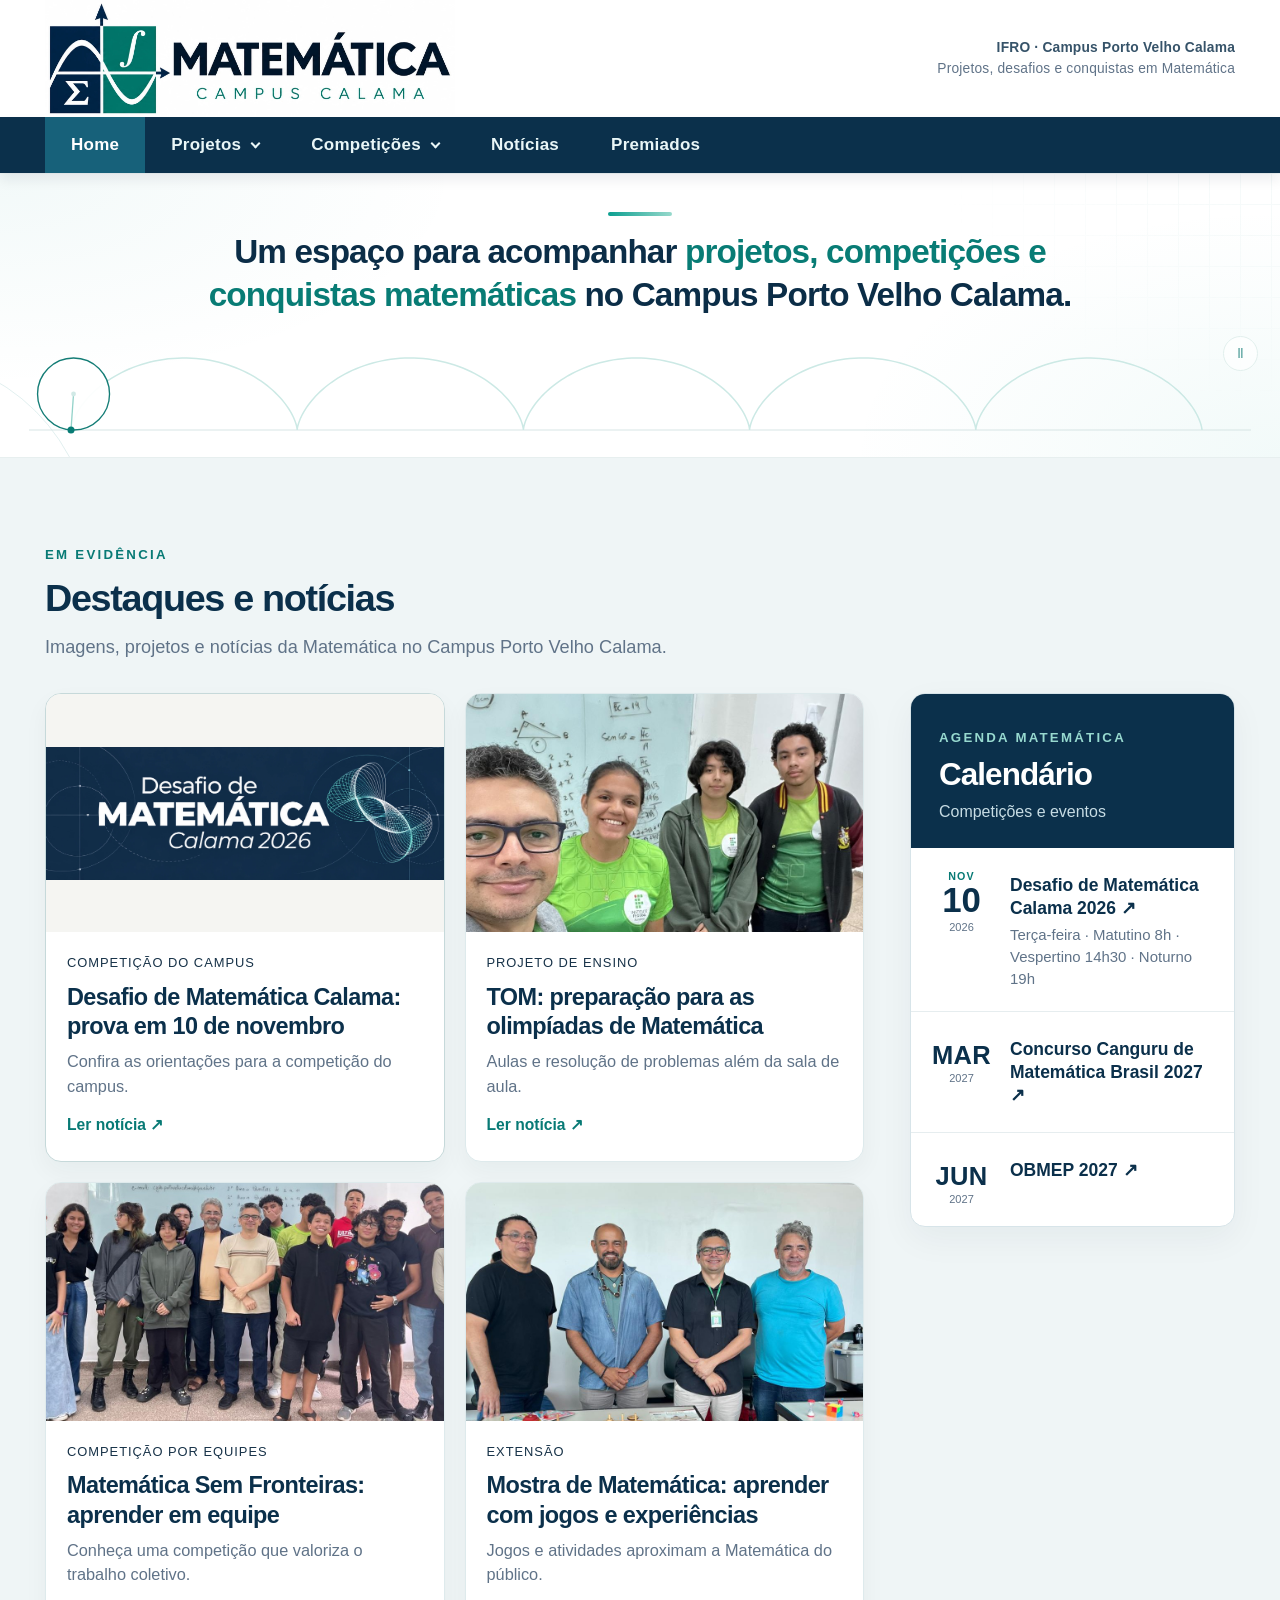
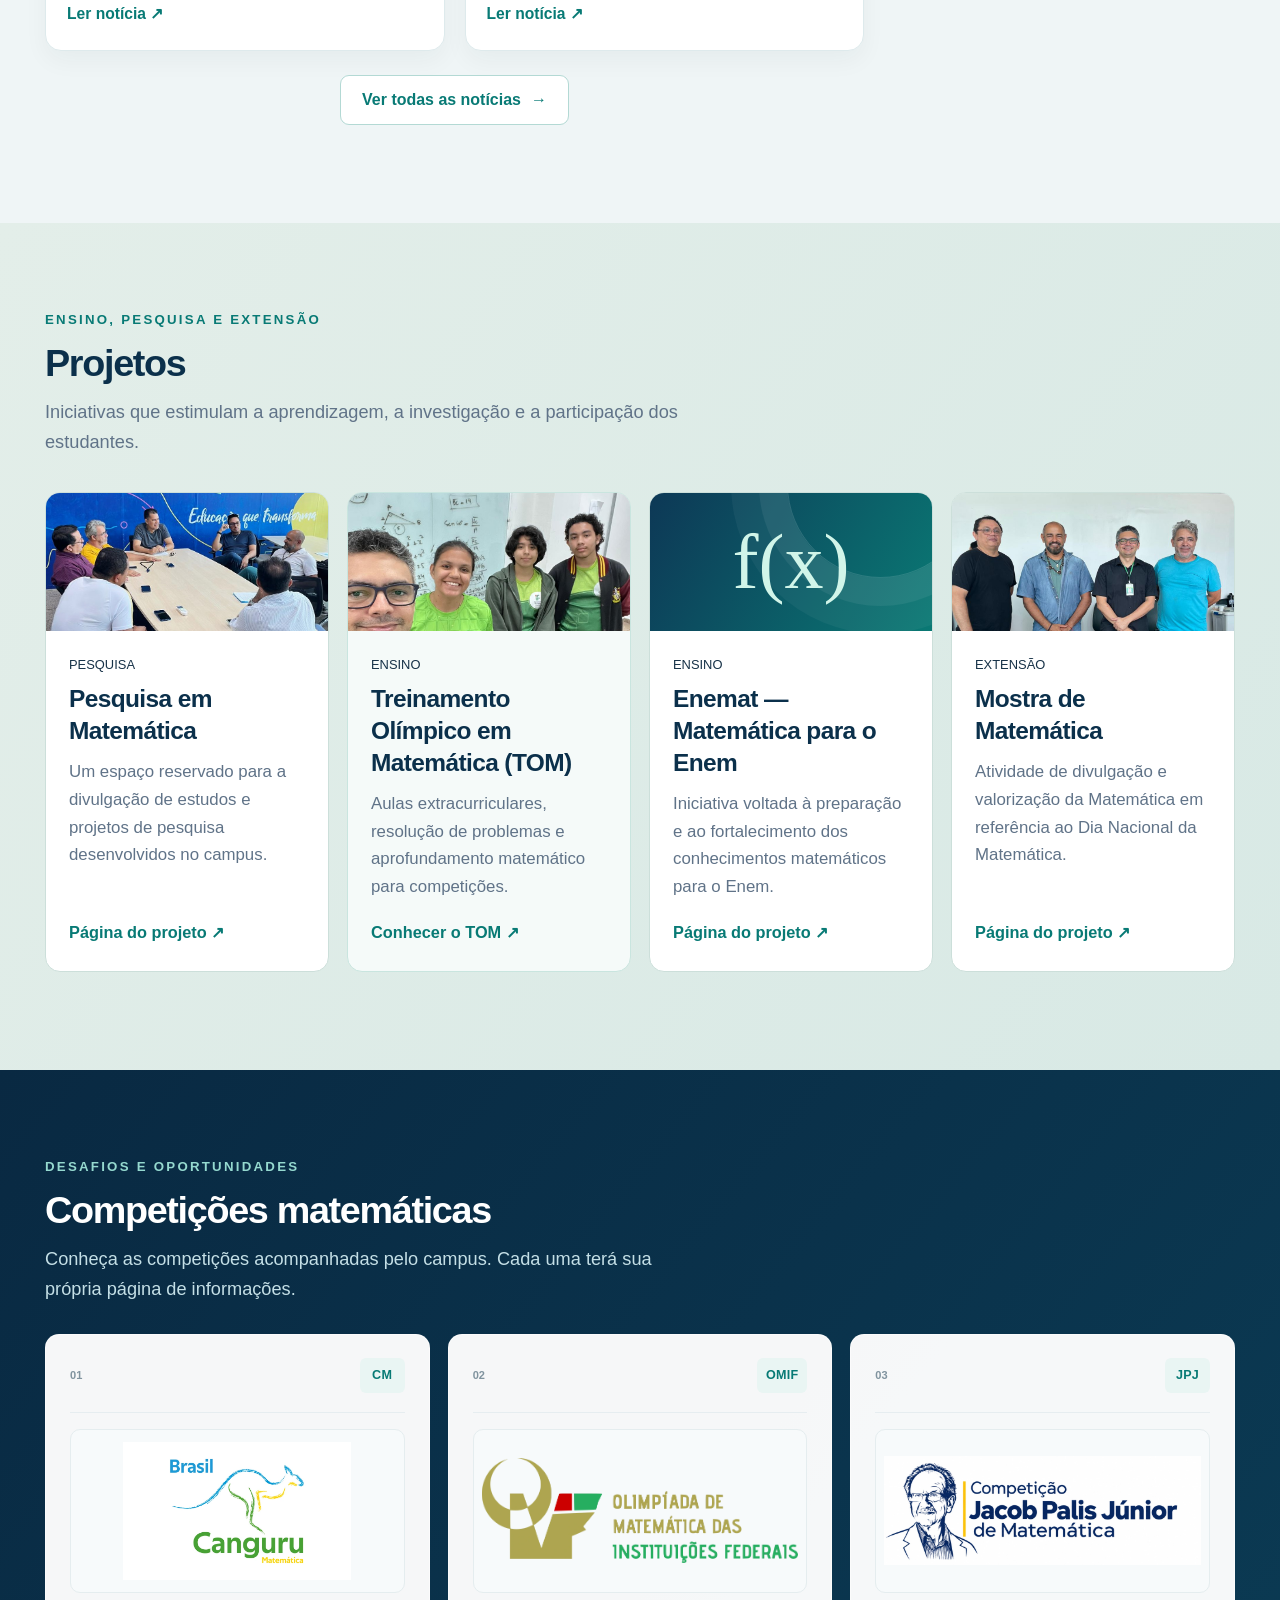
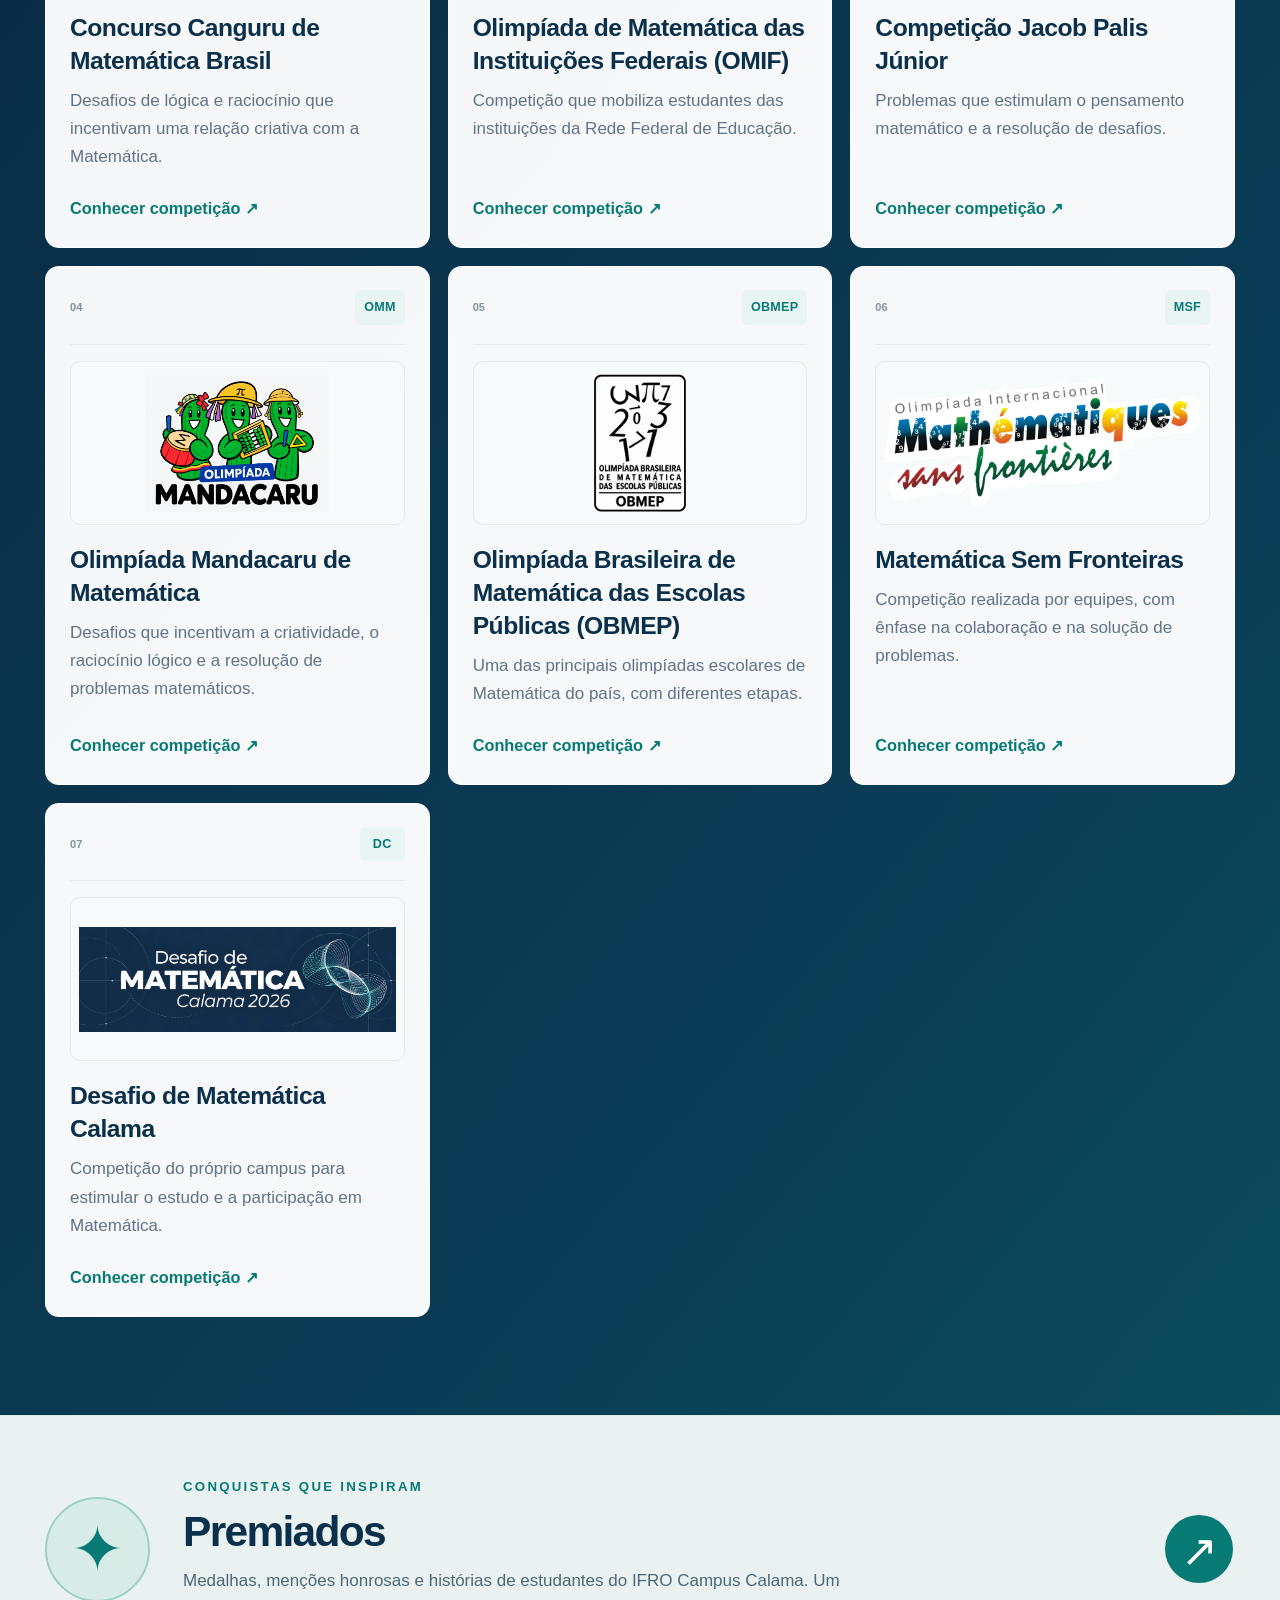
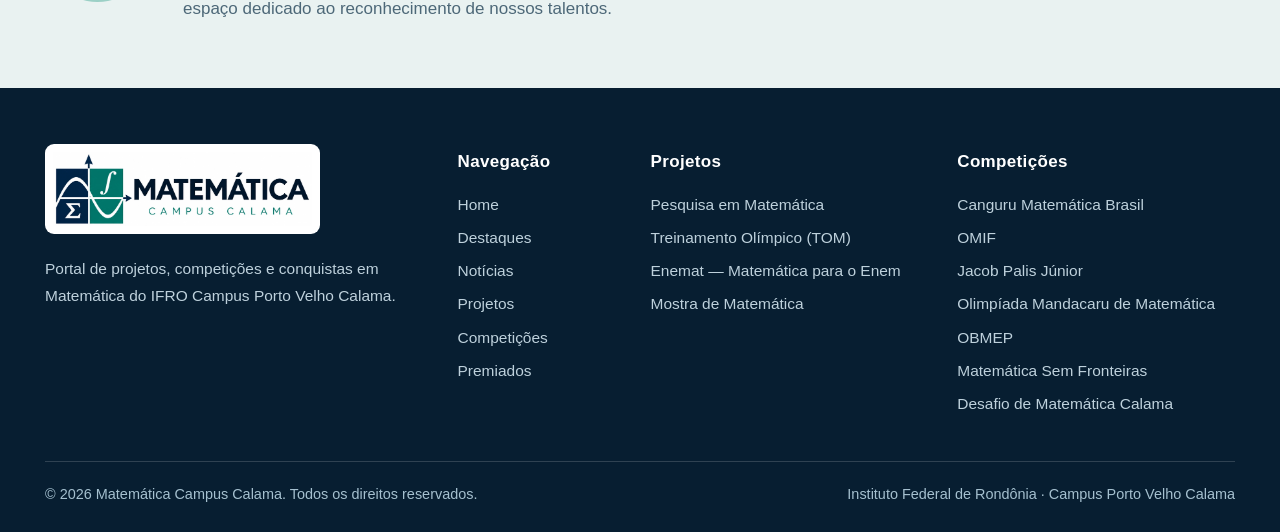
==== commit 0b51298f: "atualização notícias" ====
--- a/index.html
+++ b/index.html
@@ -7,7 +7,7 @@
 <meta content="#0a2941" name="theme-color"/>
 <meta content="Projetos, competições e notícias da Matemática no IFRO Campus Porto Velho Calama. Conheça o TOM, as olimpíadas e o Desafio Calama." name="description"/>
 <title>Matemática Campus Calama | IFRO</title>
-<link href="style.css?v=9" rel="stylesheet"/>
+<link href="style.css?v=10" rel="stylesheet"/>
 <link as="image" href="imagens/logo-matematica-calama.webp" rel="preload"/></head>
 <body>
 <a class="skip-link" href="#conteudo">Pular para o conteúdo</a>
@@ -49,6 +49,7 @@
 <a data-alt-url="https://desafiomatematicacalama.netlify.app/" data-pending-page="Desafio de Matemática Calama" href="desafio-calama.html">Desafio de Matemática Calama</a>
 </div>
 </li>
+<li class="nav-item"><a class="nav-link" href="noticias.html">Notícias</a></li>
 <li class="nav-item"><a class="nav-link" data-pending-page="Premiados" href="premiados.html">Premiados</a></li>
 </ul>
 </div>
@@ -82,7 +83,7 @@
 <p>Imagens, projetos e notícias da Matemática no Campus Porto Velho Calama.</p>
 </header>
 <div class="spotlights-layout"><div class="spotlights-primary">
-<div class="spotlights-mosaic"><article class="mosaic-card mosaic-featured">
+<div class="spotlights-mosaic" id="noticias-destaques"><article class="mosaic-card mosaic-featured">
 <a aria-label="Ler notícia: Desafio de Matemática Calama: prova em 10 de novembro" class="mosaic-card-link" href="noticia.html?slug=desafio-2026">
 <div class="mosaic-visual mosaic-visual-photo mosaic-visual-local">
 <img alt="Identidade visual do Desafio de Matemática Calama 2026" decoding="async" loading="eager" src="imagens/desafio-calama-banner.webp"/>
@@ -131,6 +132,7 @@
 </div>
 </a>
 </article></div>
+<div class="spotlights-more"><a href="noticias.html">Ver todas as notícias <span aria-hidden="true">→</span></a></div>
 </div><aside aria-labelledby="calendar-title" class="calendar">
 <div class="calendar-head"><span class="eyebrow">AGENDA MATEMÁTICA</span><h2 id="calendar-title">Calendário</h2><p>Competições e eventos</p></div>
 <div aria-live="polite" id="calendar-events"></div>
@@ -185,6 +187,7 @@
 <h2>Navegação</h2>
 <a href="index.html">Home</a>
 <a href="#destaques">Destaques</a>
+<a href="noticias.html">Notícias</a>
 <a href="#projetos">Projetos</a>
 <a href="#competicoes">Competições</a>
 <a data-pending-page="Premiados" href="premiados.html">Premiados</a>
@@ -428,5 +431,6 @@
     requestAnimationFrame(frame);
   })();
   </script>
+<script src="noticias.js?v=1" defer></script>
 </body>
 </html>
--- a/style.css
+++ b/style.css
@@ -546,3 +546,66 @@
 @media (max-width: 680px) {
   .competition-logo { height: 172px; }
 }
+
+
+/* ===== ARQUIVO DE NOTÍCIAS — HOME + PÁGINAS INTERNAS ===== */
+.spotlights-more { display:flex; justify-content:center; margin-top:24px; }
+.spotlights-more a {
+  display:inline-flex; align-items:center; gap:10px; padding:11px 21px;
+  border:1px solid #b3d9d4; border-radius:9px; background:#fff;
+  color:var(--teal); font-weight:750; font-size:.94rem;
+  transition:background .2s ease, border-color .2s ease;
+}
+.spotlights-more a:hover {background:#e7f3f1; border-color:#84bcb4;}
+.mosaic-visual-banner img { object-fit:contain; }
+.story-date { display:block; margin-top:13px; font-size:.86rem; color:#c6ebe6; }
+.story-related-link {color:var(--teal); font-weight:750; text-decoration:underline; text-underline-offset:3px;}
+.news-archive-section { background:var(--mist); padding:46px 0 90px; min-height:470px; }
+.news-toolbar {
+  display:grid; grid-template-columns:minmax(0,1fr) minmax(195px,260px);
+  align-items:end; gap:20px; padding:23px; border-radius:15px;
+  border:1px solid var(--line); background:white; box-shadow:0 8px 25px rgba(7,35,57,.035);
+}
+.news-field {display:flex; flex-direction:column; gap:8px;}
+.news-field label {font-size:.87rem; font-weight:760; color:var(--navy);}
+.news-field input, .news-field select {
+  width:100%; min-height:46px; padding:10px 13px; background:#fff;
+  border:1px solid #bfcdd3; border-radius:8px; font:inherit; font-size:.95rem;
+  color:var(--ink);
+}
+.news-field input:focus-visible, .news-field select:focus-visible {
+  outline:3px solid #d7b66f; outline-offset:2px; border-color:var(--teal);
+}
+.news-results-count {margin:24px 0 17px; color:#536c7a; font-size:.9rem;}
+.news-archive-grid {display:grid; grid-template-columns:repeat(3,minmax(0,1fr)); gap:20px;}
+.news-card {min-width:0; overflow:hidden; border:1px solid #dce6e9; background:white; border-radius:14px; box-shadow:0 9px 24px rgba(7,35,57,.04); transition:transform .18s,box-shadow .18s;}
+.news-card:hover {transform:translateY(-3px); box-shadow:0 16px 38px rgba(7,35,57,.10);}
+.news-card-link {height:100%; display:flex; flex-direction:column;}
+.news-card-visual {height:188px; background:#f4f8f8; overflow:hidden; display:grid; place-items:center;}
+.news-card-visual img {height:100%; width:100%; object-fit:cover;}
+.news-card-visual--contain img {object-fit:contain;}
+.news-card-body {display:flex; flex-direction:column; flex:1; align-items:flex-start; padding:21px 22px 24px;}
+.news-card-meta {display:flex; flex-wrap:wrap; gap:5px 12px; align-items:center;}
+.news-card-category {font-size:.68rem; font-weight:800; letter-spacing:.075em; color:var(--teal); text-transform:uppercase;}
+.news-card-date {font-size:.75rem; color:var(--muted);}
+.news-card-body h2 {color:var(--navy); font-size:1.25rem; line-height:1.3; margin:10px 0 9px; font-weight:750;}
+.news-card-body p {font-size:.92rem; line-height:1.55; color:var(--muted); margin:0 0 16px;}
+.news-card-read {font-size:.9rem; color:var(--teal); font-weight:770; margin-top:auto;}
+.news-card-link:hover .news-card-read {text-decoration:underline;}
+.news-pagination {display:flex; flex-wrap:wrap; justify-content:center; gap:8px; margin:34px 0 0;}
+.news-page-button {padding:9px 13px; min-height:40px; min-width:42px; background:white; border:1px solid #ccdadd; border-radius:8px; color:var(--navy); font-weight:700;}
+.news-page-button:hover:not(:disabled) {background:#e4f2ef; border-color:var(--teal);}
+.news-page-button.is-current {background:var(--navy); color:white; border-color:var(--navy);}
+.news-page-button:disabled {opacity:.45; cursor:default;}
+.news-empty, .news-error {grid-column:1/-1; background:#fff; border:1px solid var(--line); border-radius:12px; padding:32px; color:var(--muted); font-size:1rem;}
+.news-error {border-color:#e7bfbf; color:#8b3434;}
+.news-no-image {font-size:.9rem; color:var(--muted); font-weight:700; text-align:center; padding:20px;}
+@media (max-width:900px){.news-archive-grid {grid-template-columns:repeat(2,minmax(0,1fr));}}
+@media (max-width:680px){
+  .news-archive-section {padding:26px 0 64px;}
+  .news-toolbar {grid-template-columns:1fr; gap:15px; padding:17px;}
+  .news-archive-grid {grid-template-columns:1fr; gap:15px;}
+  .news-card-visual {height:215px;}
+  .news-card-body {padding:19px;}
+  .spotlights-more {margin-top:20px;}
+}
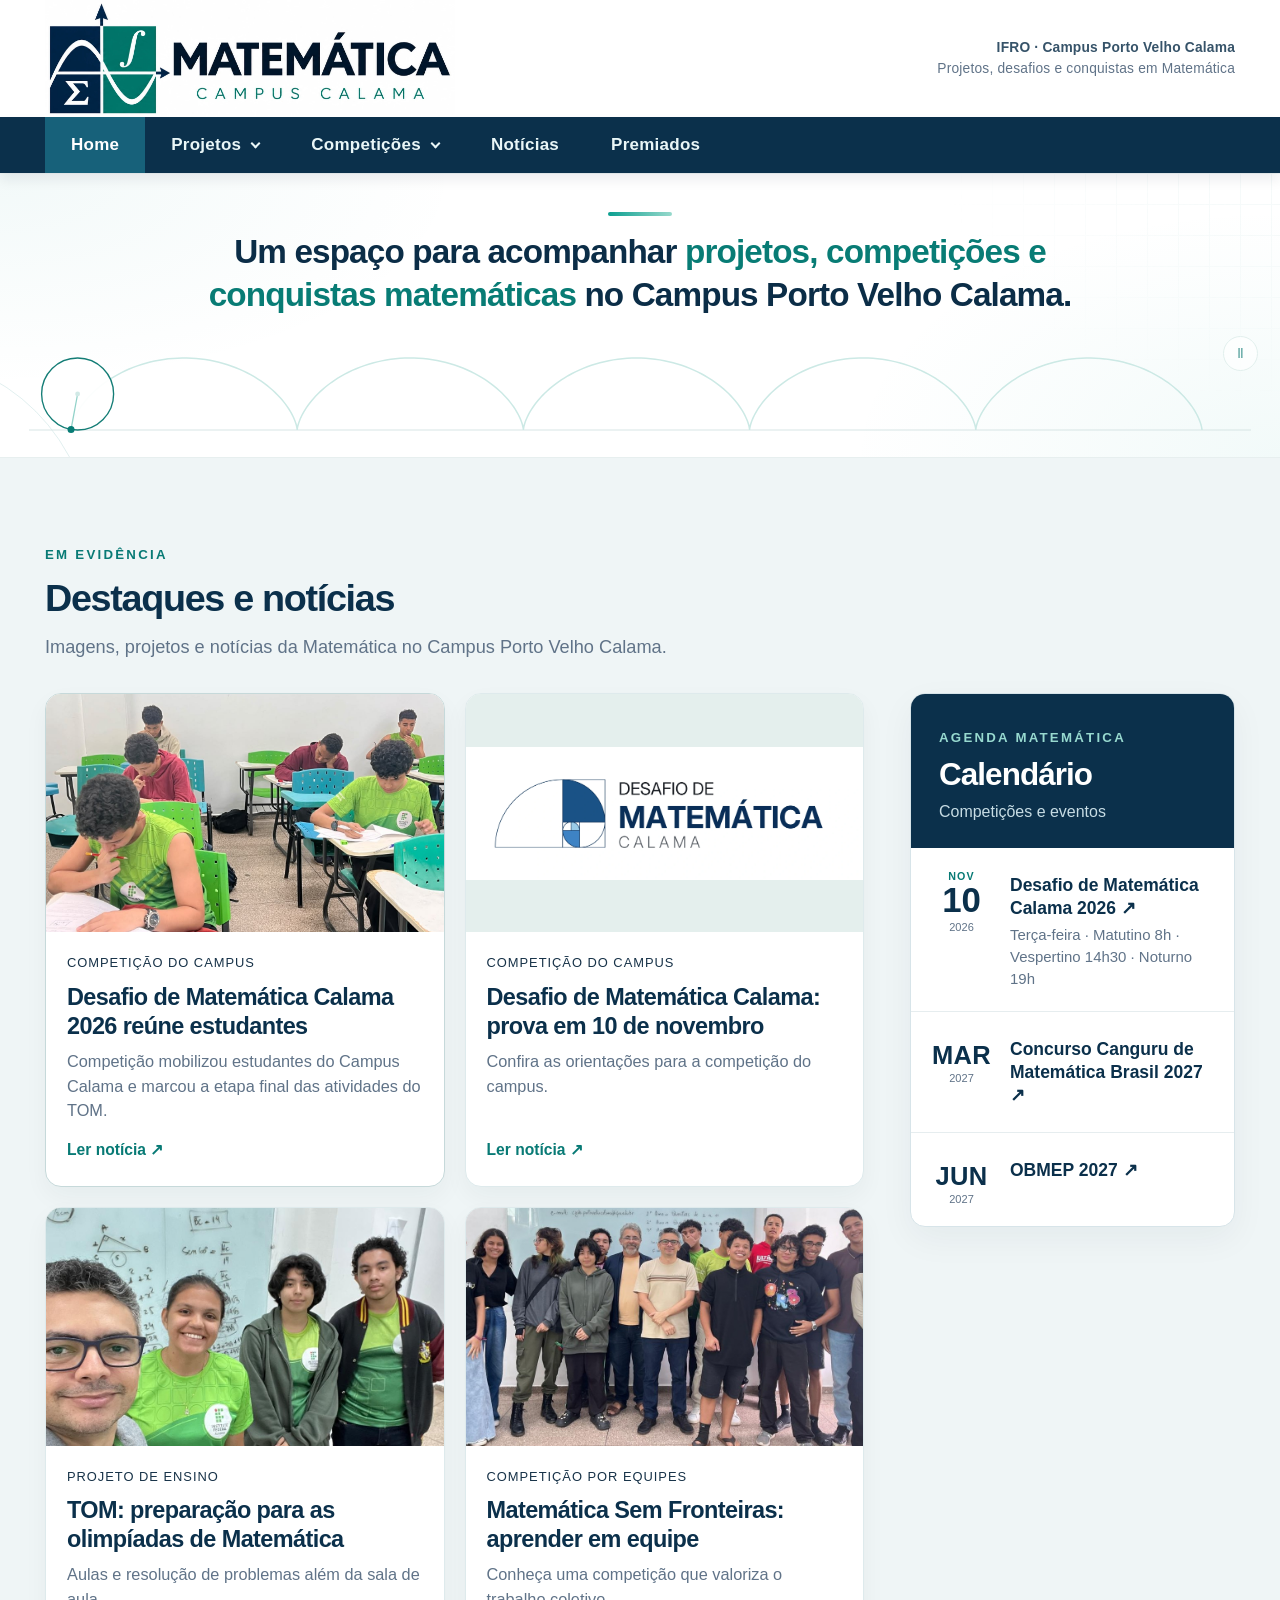
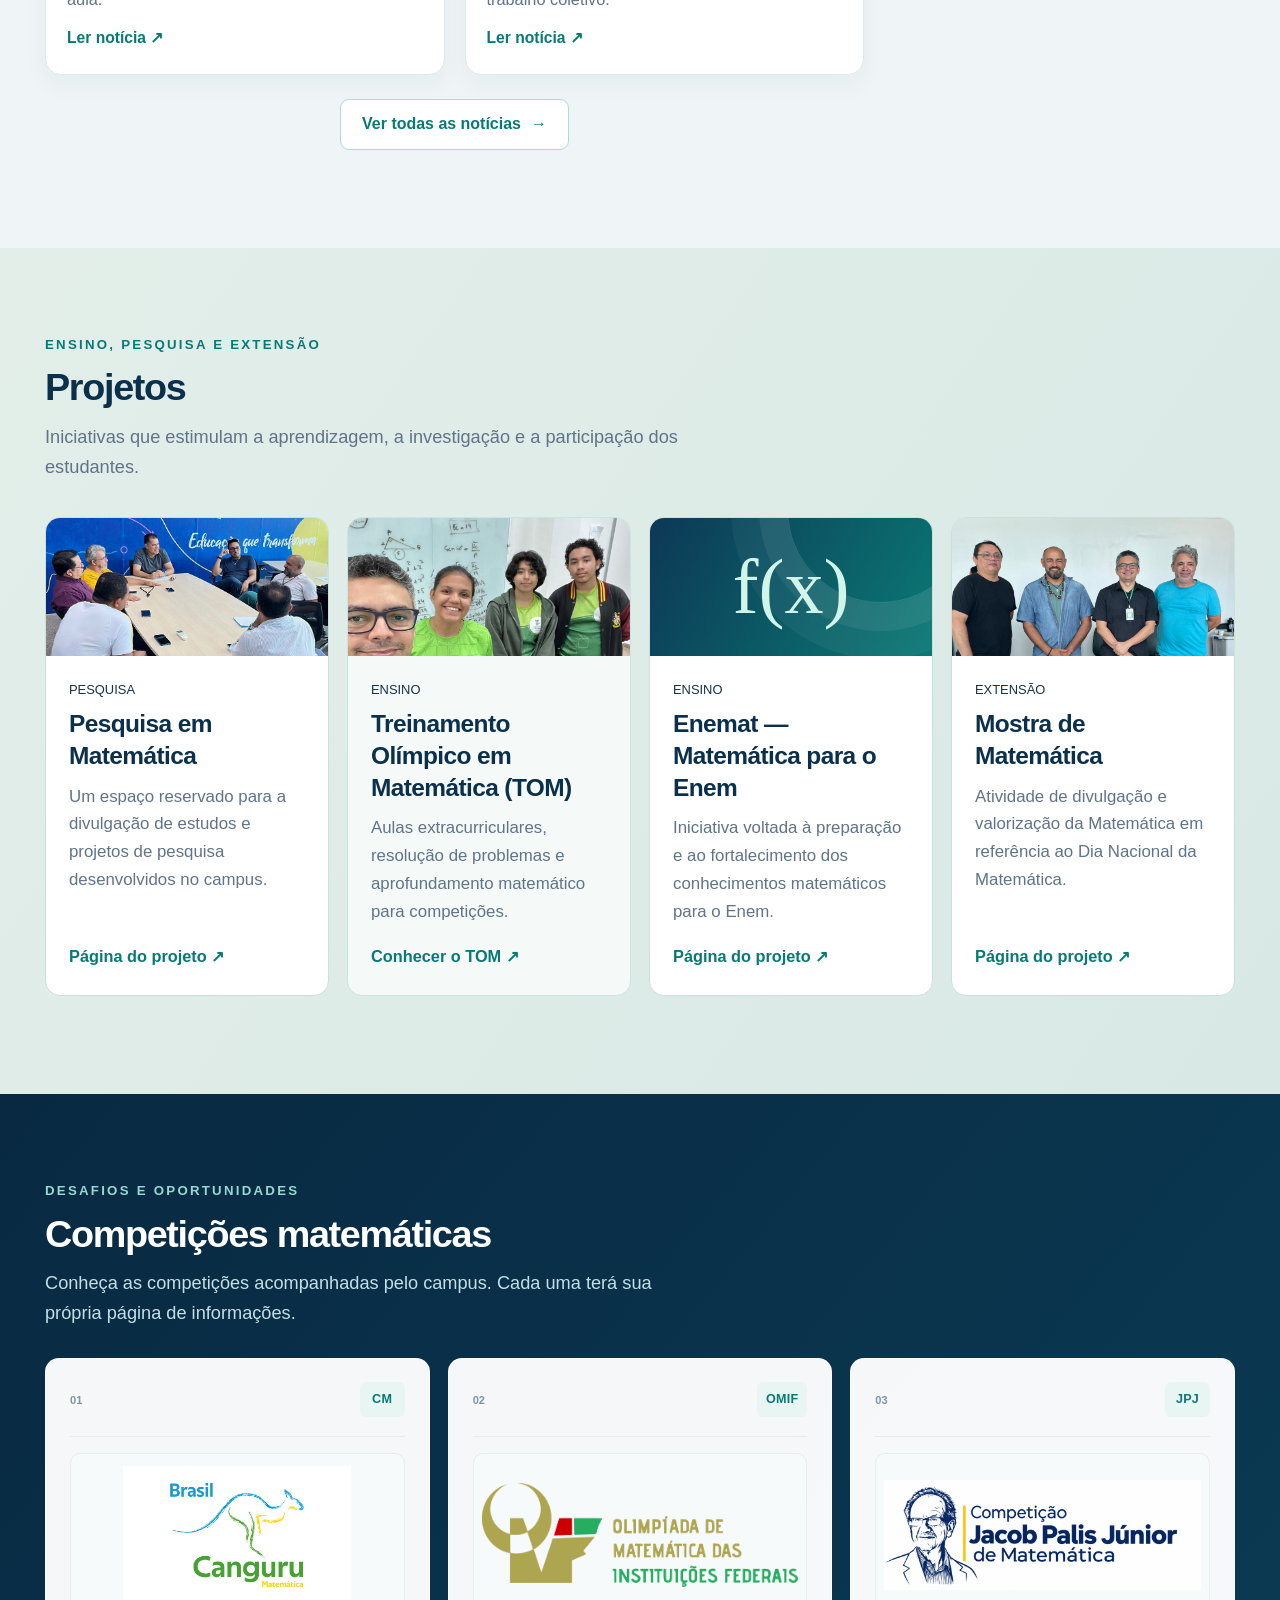
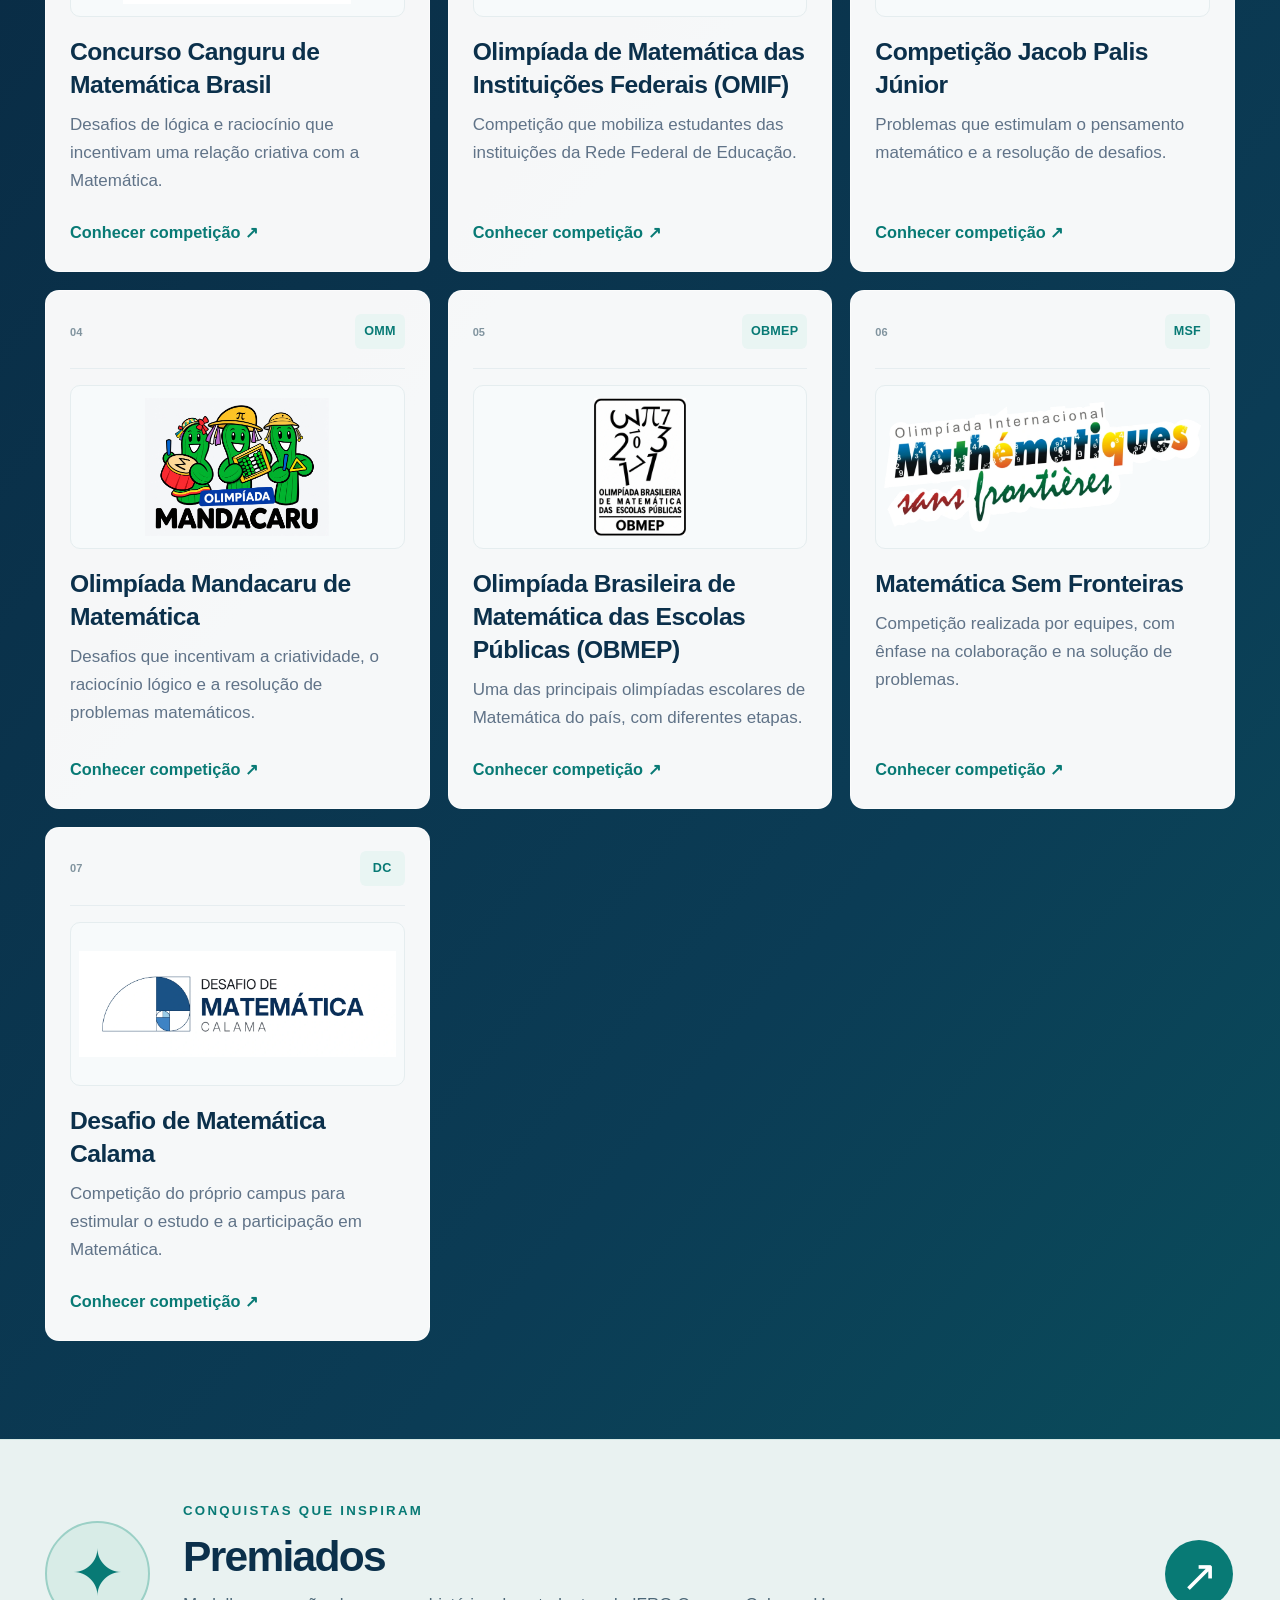
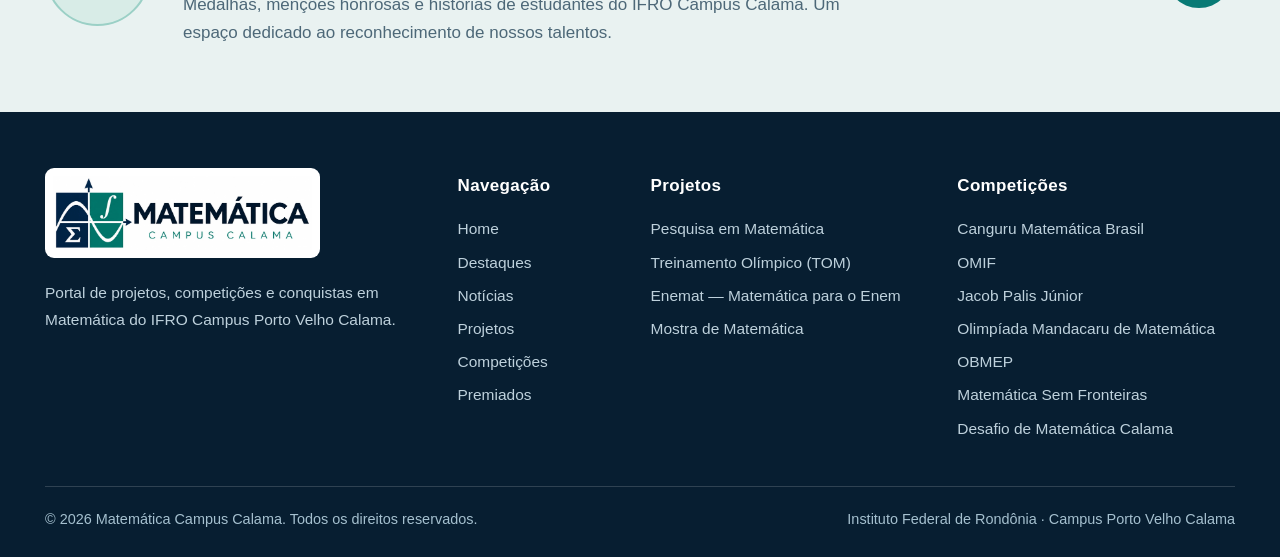
==== commit 79a86ffa: "ajuste link Tom" ====
--- a/index.html
+++ b/index.html
@@ -33,7 +33,7 @@
 <button aria-controls="menu-projetos" aria-expanded="false" class="nav-link nav-button" data-menu-toggle="" type="button">Projetos <span aria-hidden="true" class="chevron"></span></button>
 <div class="dropdown-panel" id="menu-projetos">
 <div class="menu-group"><strong>Pesquisa</strong><a data-pending-page="Pesquisa em Matemática" href="pesquisa.html">Em breve</a></div>
-<div class="menu-group"><strong>Ensino</strong><a href="tom.html">Treinamento Olímpico em Matemática (TOM)</a><a data-pending-page="Enemat — Matemática para o Enem" href="enemat-matematica-enem.html">Enemat — Matemática para o Enem</a></div>
+<div class="menu-group"><strong>Ensino</strong><a data-pending-page="Treinamento Olímpico em Matemática (TOM)" href="tom.html">Treinamento Olímpico em Matemática (TOM)</a><a data-pending-page="Enemat — Matemática para o Enem" href="enemat-matematica-enem.html">Enemat — Matemática para o Enem</a></div>
 <div class="menu-group"><strong>Extensão</strong><a data-pending-page="Mostra de Matemática" href="mostra-matematica.html">Mostra de Matemática (Dia Nacional da Matemática)</a></div>
 </div>
 </li>
@@ -144,7 +144,7 @@
 <header class="section-title section-title-narrow"><p class="eyebrow">ENSINO, PESQUISA E EXTENSÃO</p><h2 id="projetos-title">Projetos</h2><p>Iniciativas que estimulam a aprendizagem, a investigação e a participação dos estudantes.</p></header>
 <div class="projects-grid">
 <article class="project-card"><div class="project-media project-media-photo"><img alt="Professores reunidos em atividade acadêmica no campus" decoding="async" loading="lazy" src="imagens/professores.jpeg"/></div><div class="project-card-content"><span class="label">PESQUISA</span><h3>Pesquisa em Matemática</h3><p>Um espaço reservado para a divulgação de estudos e projetos de pesquisa desenvolvidos no campus.</p><a class="text-arrow" data-pending-page="Pesquisa em Matemática" href="pesquisa.html">Página do projeto <span aria-hidden="true">↗</span></a></div></article>
-<article class="project-card project-card-featured"><div class="project-media project-media-photo"><img alt="Equipe e estudantes ligados às atividades de Matemática" decoding="async" loading="lazy" src="imagens/tom.jpeg"/></div><div class="project-card-content"><span class="label">ENSINO</span><h3>Treinamento Olímpico em Matemática (TOM)</h3><p>Aulas extracurriculares, resolução de problemas e aprofundamento matemático para competições.</p><a class="text-arrow" href="tom.html">Conhecer o TOM <span aria-hidden="true">↗</span></a></div></article>
+<article class="project-card project-card-featured"><div class="project-media project-media-photo"><img alt="Equipe e estudantes ligados às atividades de Matemática" decoding="async" loading="lazy" src="imagens/tom.jpeg"/></div><div class="project-card-content"><span class="label">ENSINO</span><h3>Treinamento Olímpico em Matemática (TOM)</h3><p>Aulas extracurriculares, resolução de problemas e aprofundamento matemático para competições.</p><a class="text-arrow" data-pending-page="Treinamento Olímpico em Matemática (TOM)" href="tom.html">Conhecer o TOM <span aria-hidden="true">↗</span></a></div></article>
 <article class="project-card"><div class="project-media project-media-abstract"><span aria-hidden="true">f(x)</span></div><div class="project-card-content"><span class="label">ENSINO</span><h3>Enemat — Matemática para o Enem</h3><p>Iniciativa voltada à preparação e ao fortalecimento dos conhecimentos matemáticos para o Enem.</p><a class="text-arrow" data-pending-page="Enemat — Matemática para o Enem" href="enemat-matematica-enem.html">Página do projeto <span aria-hidden="true">↗</span></a></div></article>
 <article class="project-card"><div class="project-media project-media-photo"><img alt="Professores com jogos e materiais matemáticos em uma mostra" decoding="async" loading="lazy" src="imagens/mostra_matematica.jpeg"/></div><div class="project-card-content"><span class="label">EXTENSÃO</span><h3>Mostra de Matemática</h3><p>Atividade de divulgação e valorização da Matemática em referência ao Dia Nacional da Matemática.</p><a class="text-arrow" data-pending-page="Mostra de Matemática" href="mostra-matematica.html">Página do projeto <span aria-hidden="true">↗</span></a></div></article>
 </div>
@@ -195,7 +195,7 @@
 <div class="footer-col">
 <h2>Projetos</h2>
 <a data-pending-page="Pesquisa em Matemática" href="pesquisa.html">Pesquisa em Matemática</a>
-<a href="tom.html">Treinamento Olímpico (TOM)</a>
+<a data-pending-page="Treinamento Olímpico em Matemática (TOM)" href="tom.html">Treinamento Olímpico (TOM)</a>
 <a data-pending-page="Enemat — Matemática para o Enem" href="enemat-matematica-enem.html">Enemat — Matemática para o Enem</a>
 <a data-pending-page="Mostra de Matemática" href="mostra-matematica.html">Mostra de Matemática</a>
 </div>
